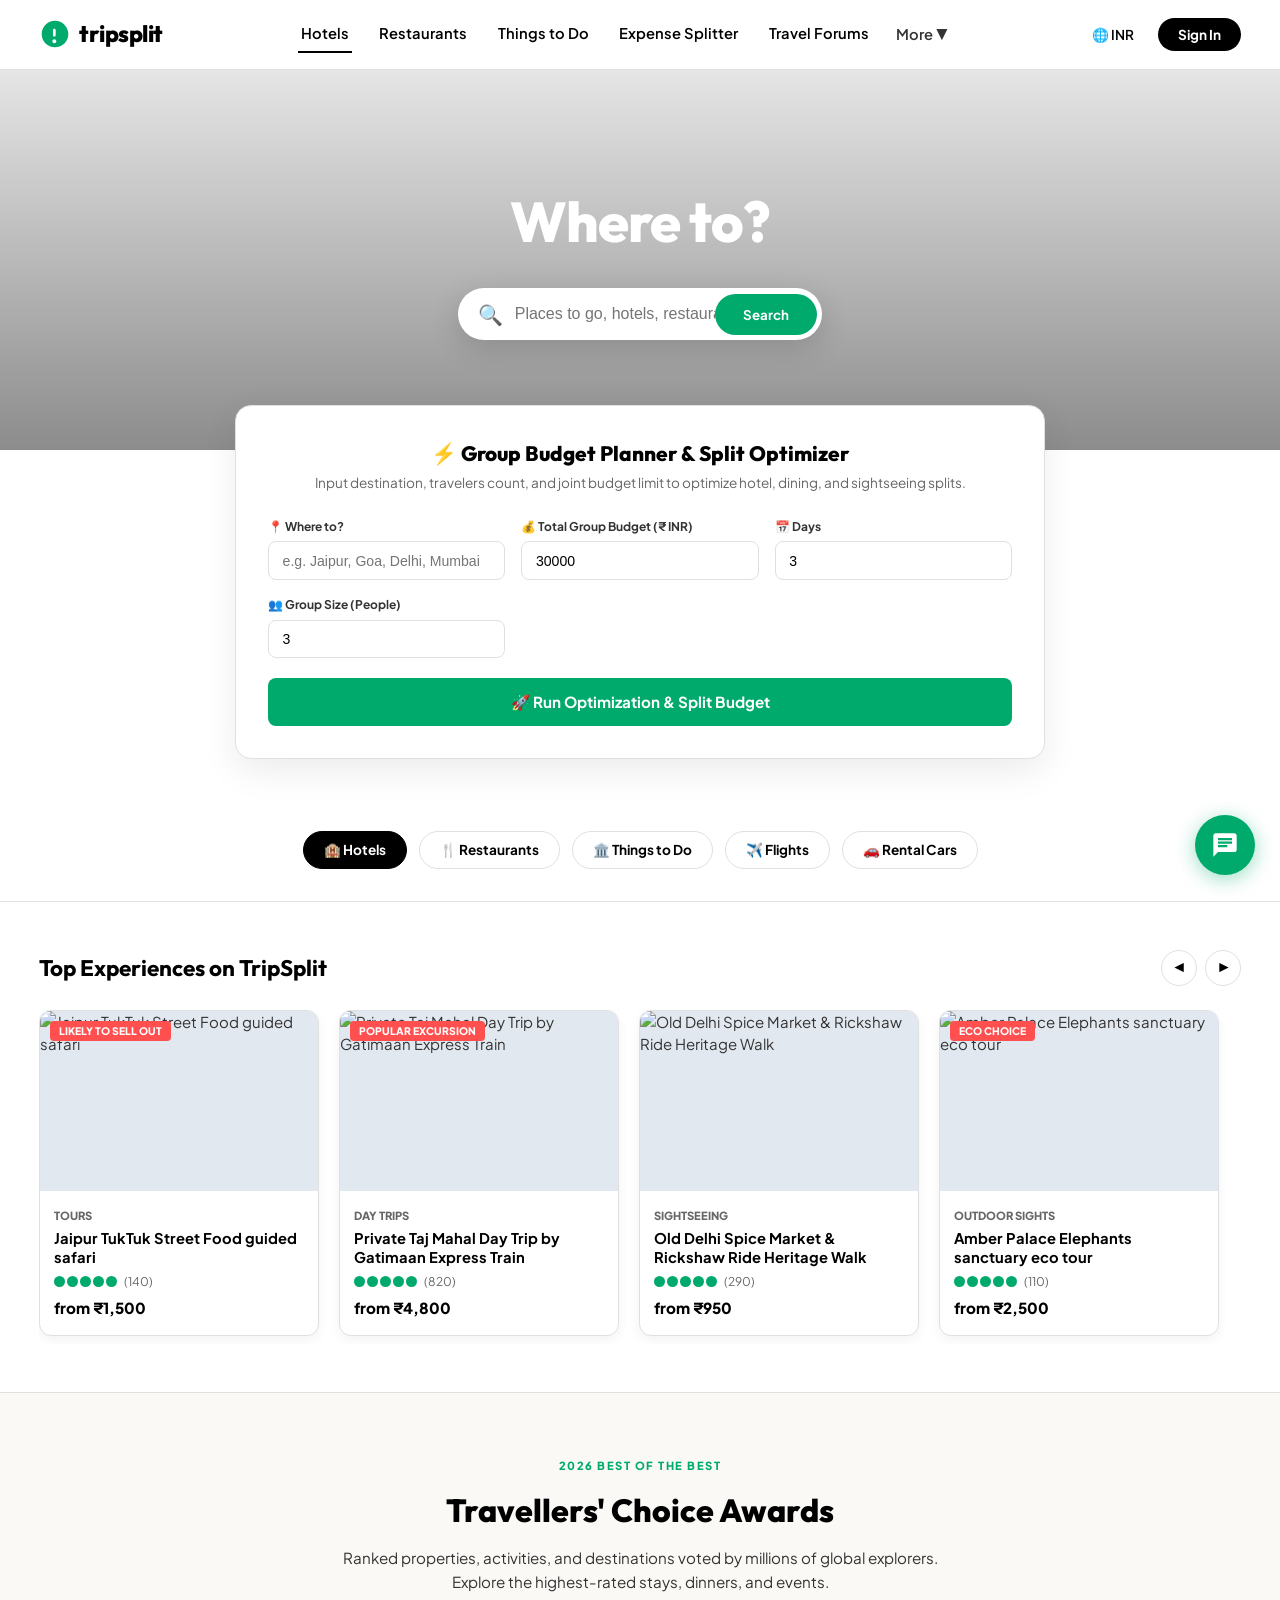
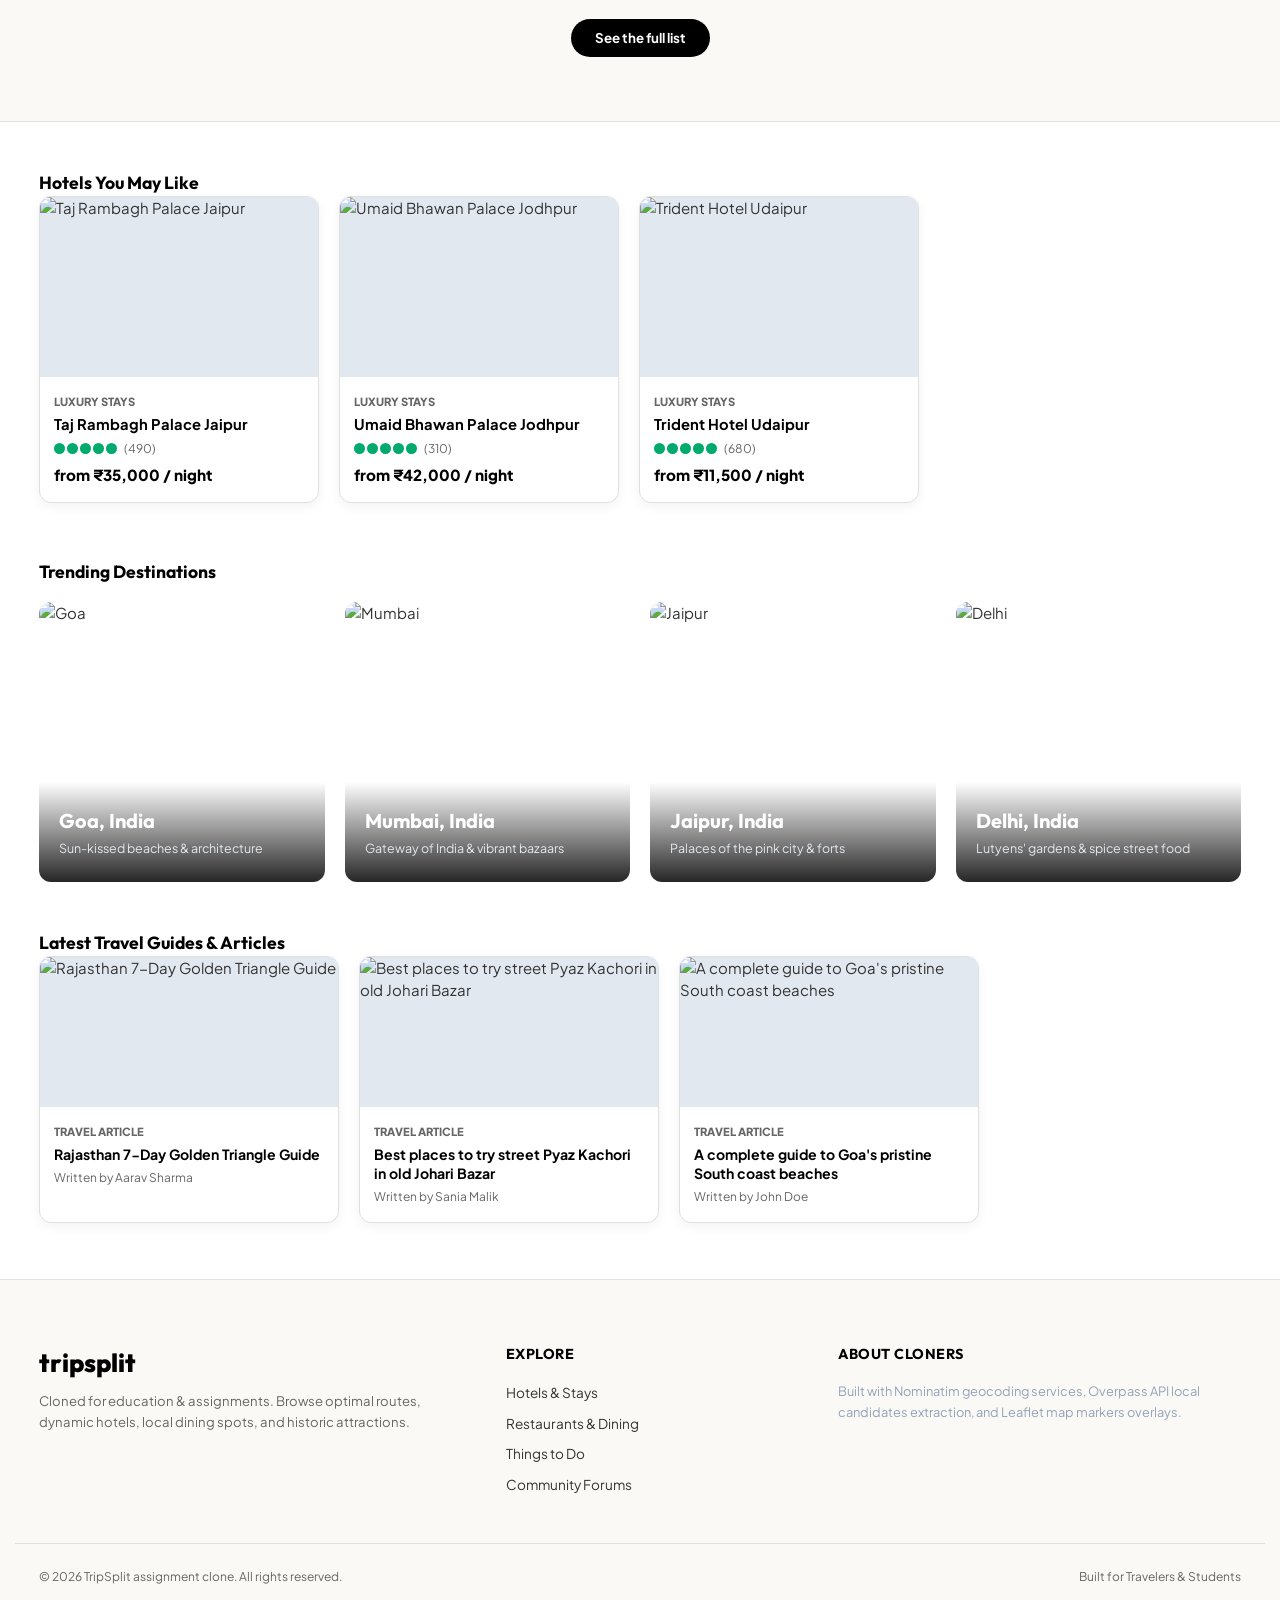
==== static/index.html @ 6c1e191a "Refactor navigation state bindings, fix asset image resolvers, and update default splitter presets" ====
<!DOCTYPE html>
<html lang="en">
<head>
    <meta charset="UTF-8">
    <meta name="viewport" content="width=device-width, initial-scale=1.0">
    <title>TripSplit - Plan Stays, Eat & Do Sights</title>
    <!-- Outfit & Plus Jakarta Sans Google Fonts -->
    <link rel="preconnect" href="https://fonts.googleapis.com">
    <link rel="preconnect" href="https://fonts.gstatic.com" crossorigin>
    <link href="https://fonts.googleapis.com/css2?family=Outfit:wght@400;600;700;800&family=Plus+Jakarta+Sans:wght@400;500;600;700&display=swap" rel="stylesheet">
    <!-- Leaflet Map CSS -->
    <link rel="stylesheet" href="https://unpkg.com/leaflet@1.9.4/dist/leaflet.css" integrity="sha256-p4NxAoJBhIIN+hmNHrzRCf9tD/miZyoHS5obTRR9BMY=" crossorigin=""/>
    <!-- Custom Style Sheet -->
    <link rel="stylesheet" href="/static/style.css">
</head>
<body>

    <!-- GLOBAL FIXED NAVBAR -->
    <header class="global-navbar">
        <div class="nav-container">
            <!-- Left: TripSplit Owl Logo -->
            <a href="#" class="nav-logo" onclick="navigateToView('home'); return false;">
                <svg viewBox="0 0 24 24" width="32" height="32" fill="#00AA6C" xmlns="http://www.w3.org/2000/svg">
                    <path d="M12 2C6.48 2 2 6.48 2 12s4.48 10 10 10 10-4.48 10-10S17.52 2 12 2zm1 15.5c0 .83-.67 1.5-1.5 1.5s-1.5-.67-1.5-1.5.67-1.5 1.5-1.5 1.5.67 1.5 1.5zm-1.5-3.5c-.55 0-1-.45-1-1v-4c0-.55.45-1 1-1s1 .45 1 1v4c0 .55-.45 1-1 1z"/>
                </svg>
                <span class="logo-text">tripsplit</span>
            </a>

            <!-- Middle: Main Nav Tabs -->
            <nav class="nav-tabs-desktop">
                <a href="#" class="nav-tab-link active" data-view-target="home" onclick="navigateToView('home'); return false;">Hotels</a>
                <a href="#" class="nav-tab-link" data-view-target="restaurants-results" onclick="navigateToCategoryResults('restaurants'); return false;">Restaurants</a>
                <a href="#" class="nav-tab-link" data-view-target="experience-results" onclick="navigateToCategoryResults('attractions'); return false;">Things to Do</a>
                <a href="#" class="nav-tab-link" data-view-target="ledger" onclick="navigateToView('ledger'); return false;">Expense Splitter</a>
                <a href="#" class="nav-tab-link" data-view-target="forums" onclick="navigateToView('forums'); return false;">Travel Forums</a>
                <div class="nav-dropdown-trigger">
                    <span class="dropdown-label">More ▼</span>
                    <div class="nav-dropdown-menu">
                        <a href="#" onclick="navigateToCategoryResults('flights'); return false;">Flights</a>
                        <a href="#" onclick="navigateToCategoryResults('cruises'); return false;">Cruises</a>
                        <a href="#" onclick="navigateToCategoryResults('cars'); return false;">Rental Cars</a>
                    </div>
                </div>
            </nav>

            <!-- Right: Currency/Language, Sign In, Profile -->
            <div class="nav-actions">
                <button class="nav-btn-icon" onclick="openLanguageModal()" title="Select Language/Currency">🌐 INR</button>
                
                <!-- Non-logged in state -->
                <button id="nav-signin-btn" class="nav-btn-primary" onclick="openSigninModal()">Sign In</button>
                
                <!-- Logged in state (hidden by default) -->
                <div id="nav-user-dropdown" class="nav-user-profile hidden">
                    <img id="nav-avatar" src="https://images.unsplash.com/photo-1534528741775-53994a69daeb?auto=format&fit=crop&w=100&q=80" alt="Avatar" class="avatar-thumbnail">
                    <span id="nav-username">Somya</span>
                    <div class="user-dropdown-menu">
                        <a href="#" onclick="navigateToView('profile'); return false;">My Profile</a>
                        <a href="#" onclick="navigateToView('profile', 'reviews'); return false;">My Reviews</a>
                        <a href="#" onclick="navigateToView('profile', 'trips'); return false;">My Trips</a>
                        <hr>
                        <a href="#" onclick="handleSignOut(); return false;">Sign Out</a>
                    </div>
                </div>

                <!-- Mobile Hamburger Icon -->
                <button class="mobile-hamburger-btn" onclick="toggleMobileDrawer()">☰</button>
            </div>
        </div>
    </header>

    <!-- MOBILE LEFT DRAWER -->
    <div id="mobile-drawer" class="mobile-drawer-overlay hidden" onclick="toggleMobileDrawer()">
        <div class="drawer-content" onclick="event.stopPropagation()">
            <div class="drawer-header">
                <h3>TripSplit Menu</h3>
                <button onclick="toggleMobileDrawer()">&times;</button>
            </div>
            <nav class="drawer-nav">
                <a href="#" onclick="navigateToView('home'); toggleMobileDrawer(); return false;">🏢 Hotels</a>
                <a href="#" onclick="navigateToCategoryResults('restaurants'); toggleMobileDrawer(); return false;">🍔 Restaurants</a>
                <a href="#" onclick="navigateToCategoryResults('attractions'); toggleMobileDrawer(); return false;">🏛️ Things to Do</a>
                <a href="#" onclick="navigateToView('forums'); toggleMobileDrawer(); return false;">💬 Travel Forums</a>
                <a href="#" onclick="navigateToCategoryResults('flights'); toggleMobileDrawer(); return false;">✈️ Flights</a>
                <a href="#" onclick="navigateToCategoryResults('cruises'); toggleMobileDrawer(); return false;">🛳️ Cruises</a>
                <a href="#" onclick="navigateToCategoryResults('cars'); toggleMobileDrawer(); return false;">🚗 Rental Cars</a>
                <hr>
                <button id="drawer-signin-btn" class="btn-primary" style="width: 100%;" onclick="openSigninModal(); toggleMobileDrawer();">Sign In</button>
                <div id="drawer-user-info" class="hidden">
                    <p style="font-weight: 700; margin-bottom: 0.5rem;">Hello, <span id="drawer-username-span">User</span>!</p>
                    <a href="#" class="btn-secondary" style="display:block; text-align:center; margin-bottom: 0.5rem;" onclick="navigateToView('profile'); toggleMobileDrawer(); return false;">View Profile</a>
                    <button class="btn-secondary" style="width: 100%;" onclick="handleSignOut(); toggleMobileDrawer();">Sign Out</button>
                </div>
            </nav>
        </div>
    </div>

    <!-- VIEW CONTAINERS CONTAINER -->
    <main class="main-content-area">

        <!-- ========================================== -->
        <!-- 1. HOMEPAGE VIEW                           -->
        <!-- ========================================== -->
        <div id="home-view" class="view-container">
            <!-- Hero Search Banner -->
            <section class="hero-search-section">
                <div class="hero-content">
                    <h1>Where to?</h1>
                    <div class="search-bar-wrapper">
                        <div class="search-input-container">
                            <span class="search-icon">🔍</span>
                            <input type="text" id="global-search-input" placeholder="Places to go, hotels, restaurants..." autocomplete="off">
                            <button class="search-submit-btn" onclick="triggerGlobalSearch()">Search</button>
                        </div>
                        <!-- Autocomplete Dropdown List -->
                        <div id="search-autocomplete-dropdown" class="autocomplete-dropdown hidden"></div>
                    </div>
                </div>
            </section>

            <!-- Core Budget Optimizer USP Widget -->
            <section class="core-optimizer-section" style="max-width:850px; margin:-45px auto 2.5rem auto; position:relative; z-index:10; padding:0 1.25rem;">
                <div class="budget-planner-card" style="background:#FFFFFF; box-shadow:0 12px 35px rgba(0,0,0,0.08); border:1px solid var(--border); border-radius:16px; padding:2rem;">
                    <h3 style="font-size:1.3rem; font-weight:800; text-align:center; color:var(--text-primary); margin-bottom:0.25rem;">⚡ Group Budget Planner & Split Optimizer</h3>
                    <p style="font-size:0.85rem; color:var(--text-muted); text-align:center; margin-bottom:1.5rem;">Input destination, travelers count, and joint budget limit to optimize hotel, dining, and sightseeing splits.</p>
                    
                    <form id="home-optimizer-form" onsubmit="handleHomeOptimizerSubmit(event)" style="display:flex; flex-direction:column; gap:1.25rem;">
                        <div style="display:grid; grid-template-columns:repeat(auto-fit, minmax(180px, 1fr)); gap:1rem;">
                            <div style="position:relative;">
                                <label style="font-size:0.75rem; font-weight:700; color:var(--text-secondary); display:block; margin-bottom:0.35rem;">📍 Where to?</label>
                                <input type="text" id="opt-home-destination" placeholder="e.g. Jaipur, Goa, Delhi, Mumbai" required style="width:100%; padding:0.65rem 0.85rem; border:1px solid var(--border); border-radius:8px; font-size:0.88rem; outline:none; background:#fff;" onfocus="showHomeOptAutocomplete()" oninput="handleHomeOptInput(this.value)" autocomplete="off">
                                <div id="opt-home-autocomplete" class="autocomplete-dropdown hidden" style="position:absolute; top:100%; left:0; right:0; z-index:99; background:#fff; border:1px solid var(--border); border-radius:8px; box-shadow:0 10px 25px rgba(0,0,0,0.08); max-height:220px; overflow-y:auto;"></div>
                            </div>
                            <div>
                                <label style="font-size:0.75rem; font-weight:700; color:var(--text-secondary); display:block; margin-bottom:0.35rem;">💰 Total Group Budget (₹ INR)</label>
                                <input type="number" id="opt-home-budget" value="30000" min="1000" required style="width:100%; padding:0.65rem 0.85rem; border:1px solid var(--border); border-radius:8px; font-size:0.88rem; outline:none;">
                            </div>
                            <div>
                                <label style="font-size:0.75rem; font-weight:700; color:var(--text-secondary); display:block; margin-bottom:0.35rem;">📅 Days</label>
                                <input type="number" id="opt-home-days" value="3" min="1" max="15" required style="width:100%; padding:0.65rem 0.85rem; border:1px solid var(--border); border-radius:8px; font-size:0.88rem; outline:none;">
                            </div>
                            <div>
                                <label style="font-size:0.75rem; font-weight:700; color:var(--text-secondary); display:block; margin-bottom:0.35rem;">👥 Group Size (People)</label>
                                <input type="number" id="opt-home-people" value="3" min="1" max="20" required style="width:100%; padding:0.65rem 0.85rem; border:1px solid var(--border); border-radius:8px; font-size:0.88rem; outline:none;">
                            </div>
                        </div>
                        <button type="submit" class="btn-primary" style="width:100%; padding:0.85rem; font-size:0.95rem; font-weight:700; display:flex; align-items:center; justify-content:center; gap:0.5rem; border-radius:8px;">
                            🚀 Run Optimization & Split Budget
                        </button>
                    </form>
                </div>
            </section>

            <!-- Quick Category Pills -->
            <section class="category-pills-section">
                <div class="pills-container">
                    <button class="pill-tag active" onclick="navigateToCategoryResults('hotels')">🏨 Hotels</button>
                    <button class="pill-tag" onclick="navigateToCategoryResults('restaurants')">🍴 Restaurants</button>
                    <button class="pill-tag" onclick="navigateToCategoryResults('attractions')">🏛️ Things to Do</button>
                    <button class="pill-tag" onclick="navigateToCategoryResults('flights')">✈️ Flights</button>
                    <button class="pill-tag" onclick="navigateToCategoryResults('cars')">🚗 Rental Cars</button>
                </div>
            </section>

            <!-- Top Experiences Carousel -->
            <section class="home-carousel-section">
                <div class="section-title-row">
                    <h2>Top Experiences on TripSplit</h2>
                    <div class="carousel-nav-arrows">
                        <button class="carousel-arrow prev" onclick="scrollCarousel('experiences-deck', -1)">◀</button>
                        <button class="carousel-arrow next" onclick="scrollCarousel('experiences-deck', 1)">▶</button>
                    </div>
                </div>
                <div class="carousel-viewport">
                    <ul id="experiences-deck" class="horizontal-card-deck scroll-smooth">
                        <!-- Carousel Cards injected via JS -->
                    </ul>
                </div>
            </section>

            <!-- Editorial Choice Strip -->
            <section class="awards-editorial-strip">
                <div class="strip-content">
                    <span class="strip-badge">2026 BEST OF THE BEST</span>
                    <h2>Travellers' Choice Awards</h2>
                    <p>Ranked properties, activities, and destinations voted by millions of global explorers. Explore the highest-rated stays, dinners, and events.</p>
                    <button class="btn-primary dark-btn" onclick="navigateToCategoryResults('awards')">See the full list</button>
                </div>
            </section>

            <!-- Grid Content Rows -->
            <section class="editorial-rows-section">
                <!-- Hotels You May Like -->
                <div class="editorial-row">
                    <h3>Hotels You May Like</h3>
                    <div id="personalized-hotels-grid" class="horizontal-card-deck">
                        <!-- Cards here -->
                    </div>
                </div>

                <!-- Trending Destinations Grid -->
                <div class="editorial-row" style="margin-top: 3rem;">
                    <h3>Trending Destinations</h3>
                    <div class="trending-dest-grid">
                        <div class="trending-card" onclick="preFillCitySearch('Goa')">
                            <img src="https://images.unsplash.com/photo-1507525428034-b723cf961d3e?auto=format&fit=crop&w=600&q=80" alt="Goa">
                            <div class="trending-info">
                                <h4>Goa, India</h4>
                                <p>Sun-kissed beaches & architecture</p>
                            </div>
                        </div>
                        <div class="trending-card" onclick="preFillCitySearch('Mumbai')">
                            <img src="https://images.unsplash.com/photo-1566552881560-0be862a7c445?auto=format&fit=crop&w=600&q=80" alt="Mumbai">
                            <div class="trending-info">
                                <h4>Mumbai, India</h4>
                                <p>Gateway of India & vibrant bazaars</p>
                            </div>
                        </div>
                        <div class="trending-card" onclick="preFillCitySearch('Jaipur')">
                            <img src="https://images.unsplash.com/photo-1599661046289-e31897846e41?auto=format&fit=crop&w=600&q=80" alt="Jaipur">
                            <div class="trending-info">
                                <h4>Jaipur, India</h4>
                                <p>Palaces of the pink city & forts</p>
                            </div>
                        </div>
                        <div class="trending-card" onclick="preFillCitySearch('Delhi')">
                            <img src="https://images.unsplash.com/photo-1587474260584-136574528ed5?auto=format&fit=crop&w=600&q=80" alt="Delhi">
                            <div class="trending-info">
                                <h4>Delhi, India</h4>
                                <p>Lutyens' gardens & spice street food</p>
                            </div>
                        </div>
                    </div>
                </div>

                <!-- Travel Articles -->
                <div class="editorial-row" style="margin-top: 3rem;">
                    <h3>Latest Travel Guides & Articles</h3>
                    <div id="articles-deck" class="horizontal-card-deck">
                        <!-- Blog style articles -->
                    </div>
                </div>
            </section>
        </div>


        <!-- ========================================== -->
        <!-- 2. DESTINATION OVERVIEW VIEW               -->
        <!-- ========================================== -->
        <div id="destination-view" class="view-container hidden">
            <!-- Large City Header Photo with Overlay text -->
            <section class="city-hero-banner" id="city-hero-banner-el">
                <div class="city-hero-overlay">
                    <h1 id="city-title-heading">JAIPUR</h1>
                    <p id="city-country-heading">Rajasthan, India</p>
                </div>
            </section>

            <!-- Sticky Sub-Navigation Tab bar -->
            <div class="city-subnav-sticky" id="city-subnav-bar">
                <div class="nav-container">
                    <button class="subtab-btn active" data-subtab="dest-overview" onclick="switchDestSubtab('dest-overview')">Overview</button>
                    <button class="subtab-btn" data-subtab="dest-hotels" onclick="switchDestSubtab('dest-hotels')">Stays & Hotels</button>
                    <button class="subtab-btn" data-subtab="dest-restaurants" onclick="switchDestSubtab('dest-restaurants')">Restaurants</button>
                    <button class="subtab-btn" data-subtab="dest-attractions" onclick="switchDestSubtab('dest-attractions')">Things to Do</button>
                    <button class="subtab-btn" data-subtab="dest-guide" onclick="switchDestSubtab('dest-guide')">Travel Guide & Forums</button>
                </div>
            </div>

            <!-- City Subtabs Content -->
            <div class="subtabs-content-area nav-container">
                
                <!-- Destination Overview Tab -->
                <div id="dest-overview-tab" class="dest-subtab-pane">
                    <div class="overview-grid-layout">
                        <!-- Left: Info panels -->
                        <div class="overview-left-col">
                            <h2 style="margin-bottom:0.5rem;">About the City</h2>
                            <p id="dest-overview-blurb" style="line-height:1.6; color:var(--text-secondary); margin-bottom:1.5rem;"></p>
                            
                            <!-- Best Time to Visit & Weather Row -->
                            <div class="weather-widgets-row">
                                <div class="weather-widget">
                                    <span class="widget-icon">📅</span>
                                    <div>
                                        <div class="widget-title">Best Time to Visit</div>
                                        <div class="widget-value" id="dest-best-time-val">October to March (Pleasant winter)</div>
                                    </div>
                                </div>
                                <div class="weather-widget">
                                    <span class="widget-icon">☀️</span>
                                    <div>
                                        <div class="widget-title">Current Weather</div>
                                        <div class="widget-value" id="dest-weather-val">28°C, Light breeze</div>
                                    </div>
                                </div>
                            </div>
                        </div>

                        <!-- Right: Fast-planner (Knapsack budget splitter widget integrated) -->
                        <div class="overview-right-col">
                            <div class="budget-planner-card">
                                <h3>⚙️ TripSplit Optimizer Widget</h3>
                                <p style="font-size:0.8rem; color:var(--text-secondary); margin-bottom:1rem; line-height:1.4;">Plan the optimal budget selection using knapsack dynamic programming routing!</p>
                                <div class="planner-form-fields" style="display:flex; flex-direction:column; gap:0.75rem;">
                                    <div>
                                        <label style="font-size:0.72rem; font-weight:700; display:block; margin-bottom:0.25rem;">Budget Limit (INR)</label>
                                        <input type="number" id="dest-budget-input" value="30000" style="width:100%; padding:0.5rem; border:1px solid var(--border); border-radius:6px;">
                                    </div>
                                    <div style="display:grid; grid-template-columns:1fr 1fr; gap:0.5rem;">
                                        <div>
                                            <label style="font-size:0.72rem; font-weight:700; display:block; margin-bottom:0.25rem;">Days</label>
                                            <input type="number" id="dest-days-input" value="3" style="width:100%; padding:0.5rem; border:1px solid var(--border); border-radius:6px;">
                                        </div>
                                        <div>
                                            <label style="font-size:0.72rem; font-weight:700; display:block; margin-bottom:0.25rem;">People</label>
                                            <input type="number" id="dest-people-input" value="2" style="width:100%; padding:0.5rem; border:1px solid var(--border); border-radius:6px;">
                                        </div>
                                    </div>
                                    <button class="btn-primary" style="width:100%; margin-top:0.5rem;" onclick="triggerDestTripOptimizer()">Optimize Custom Trip</button>
                                </div>
                            </div>
                        </div>
                    </div>

                    <!-- Highlight sections (lodging, dining, sights) with "See all" links -->
                    <div class="highlight-row-grid" style="margin-top: 3rem;">
                        <div class="section-title-row">
                            <h3>Popular Lodgings in City</h3>
                            <a href="#" class="see-all-link" onclick="switchDestSubtab('dest-hotels'); return false;">See all hotels ➔</a>
                        </div>
                        <div id="dest-sample-hotels" class="horizontal-card-deck"></div>
                    </div>

                    <div class="highlight-row-grid" style="margin-top: 3rem;">
                        <div class="section-title-row">
                            <h3>Highly-Rated Dining Spots</h3>
                            <a href="#" class="see-all-link" onclick="switchDestSubtab('dest-restaurants'); return false;">See all restaurants ➔</a>
                        </div>
                        <div id="dest-sample-restaurants" class="horizontal-card-deck"></div>
                    </div>

                    <div class="highlight-row-grid" style="margin-top: 3rem; margin-bottom: 4rem;">
                        <div class="section-title-row">
                            <h3>Top Things to Do</h3>
                            <a href="#" class="see-all-link" onclick="switchDestSubtab('dest-attractions'); return false;">See all sights ➔</a>
                        </div>
                        <div id="dest-sample-attractions" class="horizontal-card-deck"></div>
                    </div>
                </div>

                <!-- Destination Hotels Tab -->
                <div id="dest-hotels-tab" class="dest-subtab-pane hidden">
                    <div id="dest-hotels-page-container"></div>
                </div>

                <!-- Destination Restaurants Tab -->
                <div id="dest-restaurants-tab" class="dest-subtab-pane hidden">
                    <div id="dest-restaurants-page-container"></div>
                </div>

                <!-- Destination Attractions Tab -->
                <div id="dest-attractions-tab" class="dest-subtab-pane hidden">
                    <div id="dest-attractions-page-container"></div>
                </div>

                <!-- Destination Forums & Guide Tab -->
                <div id="dest-guide-tab" class="dest-subtab-pane hidden" style="margin-bottom: 4rem;">
                    <h3>Community Travel Boards & Forums</h3>
                    <div id="dest-forum-teaser" class="forum-teaser-box" style="background:#FAF9F6; border:1px solid var(--border); border-radius:12px; padding:2rem; margin-top:1rem; display:flex; justify-content:space-between; align-items:center; gap:2rem; flex-wrap:wrap;">
                        <div>
                            <h4>Jaipur Travel Forum</h4>
                            <p style="color:var(--text-secondary); font-size:0.85rem; margin-top:0.25rem;">Connect with real travelers planning trips to Jaipur. Ask about transport, local weather, and hidden temple routes!</p>
                        </div>
                        <button class="btn-secondary" onclick="navigateToView('forums')">Browse Rajasthan Boards</button>
                    </div>
                </div>

            </div>
        </div>


        <!-- ========================================== -->
        <!-- 3. HOTEL SEARCH RESULTS VIEW               -->
        <!-- ========================================== -->
        <div id="hotel-results-view" class="view-container hidden">
            <div class="nav-container page-layout-sidebar-main">
                <!-- Left Sidebar Filters -->
                <aside class="sidebar-filters-box">
                    <div class="filters-header">
                        <h4>Filters</h4>
                        <button class="clear-filters-link" onclick="clearAllSearchFilters('hotel')">Clear All</button>
                    </div>

                    <!-- Price Range Slider -->
                    <div class="filter-section">
                        <h5>Price per Night</h5>
                        <div style="display:flex; flex-direction:column; gap:0.5rem; margin-top:0.5rem;">
                            <input type="range" id="filter-hotel-price-range" min="500" max="25000" step="500" value="25000" oninput="updatePriceSliderLabel(this.value)">
                            <div style="display:flex; justify-content:space-between; font-size:0.75rem; color:var(--text-secondary);">
                                <span>Min: ₹500</span>
                                <span id="price-slider-value-lbl" style="font-weight:700; color:var(--accent);">Max: ₹25,000</span>
                            </div>
                        </div>
                    </div>

                    <!-- Hotel Class Stars Checkboxes -->
                    <div class="filter-section">
                        <h5>Hotel Class</h5>
                        <ul class="filter-options-list">
                            <li><label><input type="checkbox" class="filter-hotel-class-cb" value="5" onchange="applySearchFilters('hotel')"> ⭐⭐⭐⭐⭐ (5 Stars)</label></li>
                            <li><label><input type="checkbox" class="filter-hotel-class-cb" value="4" onchange="applySearchFilters('hotel')"> ⭐⭐⭐⭐ (4 Stars)</label></li>
                            <li><label><input type="checkbox" class="filter-hotel-class-cb" value="3" onchange="applySearchFilters('hotel')"> ⭐⭐⭐ (3 Stars)</label></li>
                            <li><label><input type="checkbox" class="filter-hotel-class-cb" value="2" onchange="applySearchFilters('hotel')"> ⭐⭐ (2 Stars)</label></li>
                        </ul>
                    </div>

                    <!-- Property Type -->
                    <div class="filter-section">
                        <h5>Property Type</h5>
                        <ul class="filter-options-list">
                            <li><label><input type="checkbox" class="filter-hotel-type-cb" value="hotel" onchange="applySearchFilters('hotel')"> Hotels</label></li>
                            <li><label><input type="checkbox" class="filter-hotel-type-cb" value="hostel" onchange="applySearchFilters('hotel')"> Hostels & Backpackers</label></li>
                            <li><label><input type="checkbox" class="filter-hotel-type-cb" value="guest_house" onchange="applySearchFilters('hotel')"> Guest Houses & Inns</label></li>
                            <li><label><input type="checkbox" class="filter-hotel-type-cb" value="apartment" onchange="applySearchFilters('hotel')"> Apartments / Vacation Rentals</label></li>
                        </ul>
                    </div>

                    <!-- Amenities -->
                    <div class="filter-section">
                        <h5>Amenities</h5>
                        <ul class="filter-options-list">
                            <li><label><input type="checkbox" class="filter-hotel-amenity-cb" value="wifi" onchange="applySearchFilters('hotel')"> Free WiFi</label></li>
                            <li><label><input type="checkbox" class="filter-hotel-amenity-cb" value="pool" onchange="applySearchFilters('hotel')"> Swimming Pool</label></li>
                            <li><label><input type="checkbox" class="filter-hotel-amenity-cb" value="parking" onchange="applySearchFilters('hotel')"> Free Parking</label></li>
                            <li><label><input type="checkbox" class="filter-hotel-amenity-cb" value="bar" onchange="applySearchFilters('hotel')"> Restaurant & Lounge</label></li>
                        </ul>
                    </div>

                    <!-- Guest Ratings -->
                    <div class="filter-section">
                        <h5>Guest Rating</h5>
                        <ul class="filter-options-list">
                            <li><label><input type="radio" name="filter-hotel-rating" class="filter-hotel-rating-radio" value="4.5" onchange="applySearchFilters('hotel')"> 🟢🟢🟢🟢🔘 Excellent (4.5+)</label></li>
                            <li><label><input type="radio" name="filter-hotel-rating" class="filter-hotel-rating-radio" value="4.0" onchange="applySearchFilters('hotel')"> 🟢🟢🟢🟢⚪ Very Good (4.0+)</label></li>
                            <li><label><input type="radio" name="filter-hotel-rating" class="filter-hotel-rating-radio" value="3.5" onchange="applySearchFilters('hotel')"> 🟢🟢🟢🔘⚪ Good (3.5+)</label></li>
                            <li><label><input type="radio" name="filter-hotel-rating" class="filter-hotel-rating-radio" value="0" checked onchange="applySearchFilters('hotel')"> All Ratings</label></li>
                        </ul>
                    </div>
                </aside>

                <!-- Right Results Main Panel -->
                <div class="results-main-panel">
                    <div class="results-toolbar">
                        <div>
                            <span id="results-count-label" style="font-weight:700;">Showing 0 stays</span> in <span id="results-city-name-label">Jaipur</span>
                        </div>
                        <div style="display:flex; align-items:center; gap:0.75rem;">
                            <!-- Sort Dropdown -->
                            <label style="font-size:0.78rem; font-weight:700;">Sort by:</label>
                            <select id="results-sort-select" onchange="handleSortSelectChange(this.value, 'hotel')" style="padding:0.4rem; border:1px solid var(--border); border-radius:6px; font-size:0.8rem; outline:none;">
                                <option value="value">Best Value</option>
                                <option value="rating">Traveller Ranked</option>
                                <option value="cost_asc">Price (low-high)</option>
                                <option value="cost_desc">Price (high-low)</option>
                            </select>
                            
                            <!-- Map Toggle Button -->
                            <button class="btn-secondary" id="map-toggle-btn" onclick="toggleResultsMapSplit()">🗺️ Show Map</button>
                        </div>
                    </div>

                    <!-- Split container (left list, right Leaflet map) -->
                    <div class="results-split-container" id="results-split-layout">
                        <!-- Left Side Cards List -->
                        <div class="results-cards-list" id="results-cards-list-container">
                            <!-- Cards will be populated here -->
                        </div>

                        <!-- Right Side Map Panel (hidden by default unless Map toggled) -->
                        <div class="results-map-panel hidden" id="results-map-panel-el">
                            <div id="results-leaflet-map" style="width:100%; height:100%; border-radius:8px;"></div>
                        </div>
                    </div>
                </div>
            </div>

            <!-- Booking partner drawer (flaps open from the right side of the screen when View Deal is clicked) -->
            <div id="partner-comparison-drawer" class="partner-drawer hidden">
                <div class="drawer-header">
                    <h4>Compare Booking Stays</h4>
                    <button class="close-drawer-btn" onclick="closePartnerComparisonDrawer()">&times;</button>
                </div>
                <div class="drawer-body">
                    <div class="drawer-selected-hotel-info" id="drawer-hotel-summary-el"></div>
                    <ul class="partner-prices-list" id="drawer-partner-prices-list-el"></ul>
                </div>
            </div>
            <!-- Drawer backdrop -->
            <div id="partner-drawer-backdrop" class="drawer-backdrop hidden" onclick="closePartnerComparisonDrawer()"></div>
        </div>


        <!-- ========================================== -->
        <!-- 4. HOTEL DETAIL VIEW                       -->
        <!-- ========================================== -->
        <div id="hotel-detail-view" class="view-container hidden">
            <!-- Full-width Photo Gallery strip -->
            <section class="gallery-strip-section" id="hotel-gallery-strip-container">
                <!-- 5 image columns with badge showing "See all photos" at the end -->
            </section>

            <div class="nav-container page-layout-sidebar-main" style="margin-top:2rem; align-items:flex-start;">
                <!-- Left Column: Hotel details, address, tabs -->
                <div class="detail-main-content">
                    <div class="hotel-title-block">
                        <h1 id="detail-hotel-name">Taj Rambagh Palace</h1>
                        <div class="rating-review-row">
                            <span id="detail-hotel-rating-bubbles"></span>
                            <a href="#reviews-section" class="review-anchor-link" onclick="scrollToElement('reviews-section')"><span id="detail-hotel-reviews-count">(450 reviews)</span></a>
                            <span class="hotel-class-stars" id="detail-hotel-class-stars">⭐⭐⭐⭐⭐</span>
                        </div>
                        <div class="hotel-address-line" style="margin-top:0.5rem; font-size:0.85rem; color:var(--text-secondary);">
                            📍 <span id="detail-hotel-address">Bhawani Singh Road, Jaipur 302005, India</span>
                        </div>
                    </div>

                    <!-- Amenities Icons Strip -->
                    <div class="detail-key-amenities-strip" id="detail-hotel-amenities-strip">
                        <!-- Icon+label pairs -->
                    </div>

                    <!-- Content Subtabs Menu -->
                    <div class="detail-subtabs-menu">
                        <button class="detail-subtab-btn active" data-dtab="detail-overview" onclick="switchDetailSubtab('detail-overview')">Overview</button>
                        <button class="detail-subtab-btn" data-dtab="detail-rooms" onclick="switchDetailSubtab('detail-rooms')">Rooms</button>
                        <button class="detail-subtab-btn" data-dtab="detail-location" onclick="switchDetailSubtab('detail-location')">Location & Nearby</button>
                        <button class="detail-subtab-btn" data-dtab="detail-reviews" onclick="switchDetailSubtab('detail-reviews')">Reviews</button>
                        <button class="detail-subtab-btn" data-dtab="detail-about" onclick="switchDetailSubtab('detail-about')">About Policies</button>
                    </div>

                    <!-- Content Subtab Panes -->
                    <div class="detail-subtabs-panes-area">
                        <!-- Overview Pane -->
                        <div id="detail-overview-pane" class="detail-pane-content">
                            <h4>Property Description</h4>
                            <p id="detail-overview-description" style="line-height:1.6; color:var(--text-secondary); margin-top:0.5rem;"></p>
                            
                            <h4 style="margin-top:1.5rem;">Travellers' Choice Highlights</h4>
                            <ul class="highlights-checklist" style="margin-top:0.5rem;">
                                <li>✔️ Free WiFi in lobby and rooms</li>
                                <li>✔️ Top rated pool & manicured heritage gardens</li>
                                <li>✔️ Exceptional service rating</li>
                            </ul>
                        </div>

                        <!-- Rooms Pane -->
                        <div id="detail-rooms-pane" class="detail-pane-content hidden">
                            <h4>Available Room Categories</h4>
                            <div class="rooms-pricing-grid" id="detail-rooms-grid-container" style="display:flex; flex-direction:column; gap:1rem; margin-top:1rem;">
                                <!-- Cards containing room photo, bed, price, book buttons -->
                            </div>
                        </div>

                        <!-- Location Pane -->
                        <div id="detail-location-pane" class="detail-pane-content hidden">
                            <h4>Location Map & Landmarks</h4>
                            <div id="detail-location-leaflet-map" style="width:100%; height:300px; border-radius:8px; border:1px solid var(--border); margin-top:1rem;"></div>
                            <div style="font-size:0.8rem; color:var(--text-secondary); margin-top:0.5rem;">Centrally located with nearby sights within walking distances.</div>
                        </div>

                        <!-- Reviews Pane -->
                        <div id="detail-reviews-pane" class="detail-pane-content hidden">
                            <!-- Ratings summary bar chart and written ratings -->
                            <div class="reviews-summary-dashboard" style="display:grid; grid-template-columns:1.2fr 1fr; gap:1.5rem; background:#FAF9F6; padding:1.25rem; border-radius:12px; border:1px solid var(--border);">
                                <div class="rating-breakdown-box">
                                    <h5 style="margin-bottom:0.75rem;">Traveller Rating</h5>
                                    <div class="breakdown-bars-list" id="rating-breakdown-bars-container">
                                        <!-- Dynamic percentage bars -->
                                    </div>
                                </div>
                                <div class="sub-ratings-box">
                                    <h5 style="margin-bottom:0.75rem;">Sub-Ratings Breakdown</h5>
                                    <ul style="list-style:none; padding:0; margin:0; display:flex; flex-direction:column; gap:0.4rem; font-size:0.85rem;" id="sub-ratings-list-container">
                                        <!-- Location, Cleanliness, Service, Value sub scores -->
                                    </ul>
                                </div>
                            </div>

                            <!-- Review List Controls -->
                            <div id="reviews-section" class="reviews-section-header" style="margin-top:2rem; display:flex; justify-content:space-between; align-items:center; border-bottom:1px solid var(--border); padding-bottom:0.5rem; flex-wrap:wrap; gap:0.75rem;">
                                <h4>Reviews (<span id="detail-reviews-total-lbl">0</span>)</h4>
                                <button class="btn-primary" onclick="launchWriteReviewFlow()">✏️ Write a Review</button>
                            </div>

                            <!-- Review Cards List -->
                            <ul class="reviews-cards-list-deck" id="detail-reviews-cards-deck" style="list-style:none; padding:0; margin:1.5rem 0 0 0; display:flex; flex-direction:column; gap:1.5rem;">
                                <!-- User review entries -->
                            </ul>
                        </div>

                        <!-- About Pane -->
                        <div id="detail-about-pane" class="detail-pane-content hidden">
                            <h4>Hotel Policies</h4>
                            <ul style="margin-top:0.5rem; font-size:0.85rem; line-height:1.6; color:var(--text-secondary);">
                                <li>🕒 <strong>Check-in:</strong> From 2:00 PM</li>
                                <li>🕒 <strong>Check-out:</strong> Until 12:00 PM</li>
                                <li>🐕 <strong>Pets:</strong> Not allowed</li>
                                <li>👶 <strong>Children:</strong> Children of all ages welcome. Extra beds available upon requests.</li>
                            </ul>
                        </div>
                    </div>
                </div>

                <!-- Right Column: Sticky Booking Widget -->
                <aside class="detail-booking-sidebar">
                    <div class="booking-widget-sticky-box">
                        <h3>Book Stays</h3>
                        <div class="booking-inputs-grid" style="display:flex; flex-direction:column; gap:0.75rem; margin-top:1rem;">
                            <div style="display:grid; grid-template-columns:1fr 1fr; gap:0.5rem;">
                                <div>
                                    <label style="font-size:0.7rem; font-weight:700; color:var(--text-muted);">Check-In</label>
                                    <input type="date" id="book-date-checkin" style="width:100%; padding:0.4rem; border:1px solid var(--border); border-radius:6px; font-size:0.8rem;">
                                </div>
                                <div>
                                    <label style="font-size:0.7rem; font-weight:700; color:var(--text-muted);">Check-Out</label>
                                    <input type="date" id="book-date-checkout" style="width:100%; padding:0.4rem; border:1px solid var(--border); border-radius:6px; font-size:0.8rem;">
                                </div>
                            </div>
                            <div>
                                <label style="font-size:0.7rem; font-weight:700; color:var(--text-muted);">Guests</label>
                                <select id="book-guests-count" style="width:100%; padding:0.4rem; border:1px solid var(--border); border-radius:6px; font-size:0.8rem;">
                                    <option value="1">1 Adult</option>
                                    <option value="2" selected>2 Adults</option>
                                    <option value="3">3 Adults</option>
                                    <option value="4">4 Adults</option>
                                </select>
                            </div>
                            
                            <hr style="border-top:1px solid var(--border); margin:0.5rem 0;">
                            
                            <div class="best-partner-deal-row" style="display:flex; justify-content:space-between; align-items:center;">
                                <div>
                                    <div style="font-size:0.72rem; color:var(--text-muted);">Partner Offer</div>
                                    <strong style="font-size:1.1rem; color:var(--accent);" id="booking-sidebar-price-val">₹12,500</strong>
                                </div>
                                <button class="btn-primary" style="margin:0; padding:0.6rem 1rem;" onclick="triggerCheckoutFlow('hotel')">Book Now</button>
                            </div>

                            <div class="compare-options-summary" style="margin-top:0.5rem;">
                                <div style="font-size:0.75rem; font-weight:700; color:var(--text-secondary); margin-bottom:0.25rem;">Compare partner deals:</div>
                                <ul style="list-style:none; padding:0; margin:0; font-size:0.78rem; display:flex; flex-direction:column; gap:0.35rem;" id="booking-compare-partner-list">
                                    <!-- Partner pricing list -->
                                </ul>
                            </div>
                        </div>
                    </div>
                </aside>
            </div>
        </div>


        <!-- ========================================== -->
        <!-- 5. RESTAURANT SEARCH & DETAIL VIEW         -->
        <!-- ========================================== -->
        <div id="restaurant-results-view" class="view-container hidden">
            <!-- Reuse sidebar filters layout with Restaurant specific options -->
            <div class="nav-container page-layout-sidebar-main">
                <aside class="sidebar-filters-box">
                    <div class="filters-header">
                        <h4>Filters</h4>
                        <button class="clear-filters-link" onclick="clearAllSearchFilters('restaurant')">Clear All</button>
                    </div>
                    
                    <!-- Cuisines -->
                    <div class="filter-section">
                        <h5>Cuisine Category</h5>
                        <ul class="filter-options-list">
                            <li><label><input type="checkbox" class="filter-rest-cuisine-cb" value="indian" onchange="applySearchFilters('restaurant')"> Indian Traditional</label></li>
                            <li><label><input type="checkbox" class="filter-rest-cuisine-cb" value="italian" onchange="applySearchFilters('restaurant')"> Italian & Pizzas</label></li>
                            <li><label><input type="checkbox" class="filter-rest-cuisine-cb" value="chinese" onchange="applySearchFilters('restaurant')"> Chinese / Asian</label></li>
                            <li><label><input type="checkbox" class="filter-rest-cuisine-cb" value="cafe" onchange="applySearchFilters('restaurant')"> Cafes & bakeries</label></li>
                        </ul>
                    </div>

                    <!-- Price Category -->
                    <div class="filter-section">
                        <h5>Price Tier</h5>
                        <ul class="filter-options-list">
                            <li><label><input type="checkbox" class="filter-rest-price-cb" value="1" onchange="applySearchFilters('restaurant')"> 🪙 Cheap Eats (₹)</label></li>
                            <li><label><input type="checkbox" class="filter-rest-price-cb" value="2" onchange="applySearchFilters('restaurant')"> 🪙🪙 Mid-range (₹₹)</label></li>
                            <li><label><input type="checkbox" class="filter-rest-price-cb" value="3" onchange="applySearchFilters('restaurant')"> 🪙🪙🪙 Fine Dining (₹₹₹)</label></li>
                        </ul>
                    </div>
                </aside>

                <div class="results-main-panel">
                    <div class="results-toolbar">
                        <h4>🍽️ Restaurants in <span id="rest-city-name-label">Jaipur</span></h4>
                        <div style="display:flex; align-items:center; gap:0.5rem;">
                            <label style="font-size:0.8rem; font-weight:700;">Sort:</label>
                            <select id="rest-sort-select" onchange="handleSortSelectChange(this.value, 'restaurant')" style="padding:0.4rem; border:1px solid var(--border); border-radius:6px; font-size:0.8rem;">
                                <option value="value">Best Value</option>
                                <option value="rating">Traveller Ranked</option>
                                <option value="cost_asc">Price (low-high)</option>
                            </select>
                        </div>
                    </div>
                    <div class="results-cards-list" id="rest-cards-list-container">
                        <!-- Cards here -->
                    </div>
                </div>
            </div>
        </div>

        <div id="restaurant-detail-view" class="view-container hidden">
            <!-- Restaurant Detail View has same components as hotel detail but Reservation widget -->
            <section class="gallery-strip-section" id="rest-gallery-strip-container"></section>
            
            <div class="nav-container page-layout-sidebar-main" style="margin-top:2rem; align-items:flex-start;">
                <div class="detail-main-content">
                    <div class="hotel-title-block">
                        <h1 id="detail-rest-name">Laxmi Mishthan Bhandar (LMB)</h1>
                        <div class="rating-review-row">
                            <span id="detail-rest-rating-bubbles"></span>
                            <span id="detail-rest-reviews-count">(320 reviews)</span>
                        </div>
                        <div class="hotel-address-line" style="margin-top:0.5rem; font-size:0.85rem; color:var(--text-secondary);">
                            📍 <span id="detail-rest-address">Johari Bazar, Jaipur, India</span> | Cuisine: <span id="detail-rest-cuisine-label">Indian</span>
                        </div>
                    </div>

                    <!-- Amenities / Features -->
                    <div class="detail-key-amenities-strip" id="detail-rest-amenities-strip"></div>

                    <!-- Tabs -->
                    <div class="detail-subtabs-menu">
                        <button class="detail-subtab-btn active" data-rtab="rest-overview" onclick="switchRestDetailSubtab('rest-overview')">Overview</button>
                        <button class="detail-subtab-btn" data-rtab="rest-menu" onclick="switchRestDetailSubtab('rest-menu')">Menu Highlights</button>
                        <button class="detail-subtab-btn" data-rtab="rest-reviews" onclick="switchRestDetailSubtab('rest-reviews')">Reviews</button>
                    </div>

                    <div class="detail-subtabs-panes-area">
                        <div id="rest-overview-pane" class="detail-pane-content">
                            <h4>About Restaurant</h4>
                            <p id="detail-rest-overview-description" style="line-height:1.6; color:var(--text-secondary);"></p>
                        </div>

                        <div id="rest-menu-pane" class="detail-pane-content hidden">
                            <h4>Signature Dishes</h4>
                            <ul class="highlights-checklist" id="rest-signature-dishes-list" style="margin-top:1rem; display:flex; flex-direction:column; gap:0.5rem;">
                                <!-- Menu items list -->
                            </ul>
                        </div>

                        <div id="rest-reviews-pane" class="detail-pane-content hidden">
                            <div class="reviews-section-header" style="display:flex; justify-content:space-between; align-items:center;">
                                <h4>Reviews</h4>
                                <button class="btn-primary" onclick="launchWriteReviewFlow()">✏️ Write a Review</button>
                            </div>
                            <ul class="reviews-cards-list-deck" id="rest-reviews-cards-deck" style="list-style:none; padding:0; margin-top:1.5rem;"></ul>
                        </div>
                    </div>
                </div>

                <!-- Reservation Widget -->
                <aside class="detail-booking-sidebar">
                    <div class="booking-widget-sticky-box">
                        <h3>Book a Table</h3>
                        <p style="font-size:0.75rem; color:var(--text-muted); margin-bottom:0.75rem;">Powered by TheFork & OpenTable</p>
                        <div class="booking-inputs-grid" style="display:flex; flex-direction:column; gap:0.75rem;">
                            <div>
                                <label style="font-size:0.7rem; font-weight:700; color:var(--text-muted);">Date</label>
                                <input type="date" id="table-reserve-date" style="width:100%; padding:0.4rem; border:1px solid var(--border); border-radius:6px; font-size:0.8rem;">
                            </div>
                            <div style="display:grid; grid-template-columns:1fr 1fr; gap:0.5rem;">
                                <div>
                                    <label style="font-size:0.7rem; font-weight:700; color:var(--text-muted);">Time</label>
                                    <select id="table-reserve-time" style="width:100%; padding:0.4rem; border:1px solid var(--border); border-radius:6px; font-size:0.8rem;">
                                        <option>7:00 PM</option>
                                        <option>7:30 PM</option>
                                        <option>8:00 PM</option>
                                        <option>8:30 PM</option>
                                        <option>9:00 PM</option>
                                    </select>
                                </div>
                                <div>
                                    <label style="font-size:0.7rem; font-weight:700; color:var(--text-muted);">Guests</label>
                                    <input type="number" id="table-reserve-people" value="2" style="width:100%; padding:0.4rem; border:1px solid var(--border); border-radius:6px; font-size:0.8rem;">
                                </div>
                            </div>
                            <button class="btn-primary" style="width:100%; margin-top:0.5rem;" onclick="triggerCheckoutFlow('restaurant')">Find Table</button>
                        </div>
                    </div>
                </aside>
            </div>
        </div>


        <!-- ========================================== -->
        <!-- 6. THINGS TO DO / EXPERIENCES VIEW         -->
        <!-- ========================================== -->
        <div id="experience-results-view" class="view-container hidden">
            <div class="nav-container page-layout-sidebar-main">
                <aside class="sidebar-filters-box">
                    <div class="filters-header">
                        <h4>Filters</h4>
                        <button class="clear-filters-link" onclick="clearAllSearchFilters('experience')">Clear All</button>
                    </div>

                    <!-- Category of Sights -->
                    <div class="filter-section">
                        <h5>Category</h5>
                        <ul class="filter-options-list">
                            <li><label><input type="checkbox" class="filter-exp-category-cb" value="museum" onchange="applySearchFilters('experience')"> Museums & Palaces</label></li>
                            <li><label><input type="checkbox" class="filter-exp-category-cb" value="beach" onchange="applySearchFilters('experience')"> Beaches & Outdoors</label></li>
                            <li><label><input type="checkbox" class="filter-exp-category-cb" value="viewpoint" onchange="applySearchFilters('experience')"> Viewpoints & Landmarks</label></li>
                            <li><label><input type="checkbox" class="filter-exp-category-cb" value="park" onchange="applySearchFilters('experience')"> Parks & Gardens</label></li>
                        </ul>
                    </div>

                    <!-- Entry Fees -->
                    <div class="filter-section">
                        <h5>Entry Cost</h5>
                        <ul class="filter-options-list">
                            <li><label><input type="checkbox" class="filter-exp-price-cb" value="free" onchange="applySearchFilters('experience')"> 🆓 Free Entry</label></li>
                            <li><label><input type="checkbox" class="filter-exp-price-cb" value="paid" onchange="applySearchFilters('experience')"> 🎟️ Paid Tickets</label></li>
                        </ul>
                    </div>
                </aside>

                <div class="results-main-panel">
                    <div class="results-toolbar">
                        <h4>🏛️ Sights & Experiences in <span id="exp-city-name-label">Jaipur</span></h4>
                        <div style="display:flex; align-items:center; gap:0.5rem;">
                            <label style="font-size:0.8rem; font-weight:700;">Sort:</label>
                            <select id="exp-sort-select" onchange="handleSortSelectChange(this.value, 'experience')" style="padding:0.4rem; border:1px solid var(--border); border-radius:6px; font-size:0.8rem;">
                                <option value="value">Recommended</option>
                                <option value="rating">Traveller Ranked</option>
                            </select>
                        </div>
                    </div>
                    <div class="results-cards-list" id="exp-cards-list-container">
                        <!-- Cards here -->
                    </div>
                </div>
            </div>
        </div>

        <div id="experience-detail-view" class="view-container hidden">
            <section class="gallery-strip-section" id="exp-gallery-strip-container"></section>
            
            <div class="nav-container page-layout-sidebar-main" style="margin-top:2rem; align-items:flex-start;">
                <div class="detail-main-content">
                    <div class="hotel-title-block">
                        <h1 id="detail-exp-name">Amber Palace Tour</h1>
                        <div class="rating-review-row">
                            <span id="detail-exp-rating-bubbles"></span>
                            <span id="detail-exp-reviews-count">(580 reviews)</span>
                        </div>
                        <div class="hotel-address-line" style="margin-top:0.5rem; font-size:0.85rem; color:var(--text-secondary);">
                            📍 <span id="detail-exp-address">Amber, Jaipur, India</span>
                        </div>
                    </div>

                    <!-- Amenities / Features -->
                    <div class="detail-key-amenities-strip" id="detail-exp-amenities-strip"></div>

                    <!-- Tabs -->
                    <div class="detail-subtabs-menu">
                        <button class="detail-subtab-btn active" data-etab="exp-overview" onclick="switchExpDetailSubtab('exp-overview')">Overview</button>
                        <button class="detail-subtab-btn" data-etab="exp-included" onclick="switchExpDetailSubtab('exp-included')">What's Included</button>
                        <button class="detail-subtab-btn" data-etab="exp-reviews" onclick="switchExpDetailSubtab('exp-reviews')">Reviews</button>
                    </div>

                    <div class="detail-subtabs-panes-area">
                        <div id="exp-overview-pane" class="detail-pane-content">
                            <h4>Overview</h4>
                            <p id="detail-exp-overview-description" style="line-height:1.6; color:var(--text-secondary);"></p>
                        </div>

                        <div id="exp-included-pane" class="detail-pane-content hidden">
                            <h4>Highlights & Details</h4>
                            <ul class="highlights-checklist" style="display:flex; flex-direction:column; gap:0.5rem; margin-top:1rem;">
                                <li>✔️ Full historical guided walk tour</li>
                                <li>✔️ Express skip-the-line entrance pass</li>
                                <li>❌ Hotel pickup & dining meals (excluded)</li>
                            </ul>
                        </div>

                        <div id="exp-reviews-pane" class="detail-pane-content hidden">
                            <div class="reviews-section-header" style="display:flex; justify-content:space-between; align-items:center;">
                                <h4>Reviews</h4>
                                <button class="btn-primary" onclick="launchWriteReviewFlow()">✏️ Write a Review</button>
                            </div>
                            <ul class="reviews-cards-list-deck" id="exp-reviews-cards-deck" style="list-style:none; padding:0; margin-top:1.5rem;"></ul>
                        </div>
                    </div>
                </div>

                <!-- Book activity widget -->
                <aside class="detail-booking-sidebar">
                    <div class="booking-widget-sticky-box">
                        <h3>Book Tickets</h3>
                        <div class="booking-inputs-grid" style="display:flex; flex-direction:column; gap:0.75rem; margin-top:1rem;">
                            <div>
                                <label style="font-size:0.7rem; font-weight:700; color:var(--text-muted);">Select Tour Date</label>
                                <input type="date" id="activity-book-date" style="width:100%; padding:0.4rem; border:1px solid var(--border); border-radius:6px; font-size:0.8rem;">
                            </div>
                            <div>
                                <label style="font-size:0.7rem; font-weight:700; color:var(--text-muted);">Adult Travelers</label>
                                <input type="number" id="activity-book-people" value="1" min="1" style="width:100%; padding:0.4rem; border:1px solid var(--border); border-radius:6px; font-size:0.8rem;">
                            </div>
                            
                            <hr style="border-top:1px solid var(--border); margin:0.5rem 0;">
                            
                            <div class="best-partner-deal-row" style="display:flex; justify-content:space-between; align-items:center;">
                                <div>
                                    <div style="font-size:0.72rem; color:var(--text-muted);">Price from</div>
                                    <strong style="font-size:1.1rem; color:var(--accent);" id="activity-booking-price-val">₹1,500</strong>
                                </div>
                                <button class="btn-primary" style="margin:0; padding:0.6rem 1rem;" onclick="triggerCheckoutFlow('activity')">Book Now</button>
                            </div>
                        </div>
                    </div>
                </aside>
            </div>
        </div>


        <!-- ========================================== -->
        <!-- 7. TRAVEL FORUMS VIEW                      -->
        <!-- ========================================== -->
        <div id="forums-view" class="view-container hidden" style="margin-bottom: 4rem;">
            <div class="nav-container">
                <div class="forum-banner" style="background:#0F172A; color:#fff; padding:3rem; border-radius:16px; margin-bottom:2rem; text-align:center;">
                    <h2 style="color:#fff;">Community Travel Forums</h2>
                    <p style="color:#94A3B8; margin-top:0.5rem;">Find answers and discuss travel questions with real travel experts.</p>
                </div>

                <div class="forum-dashboard-layout" style="display:grid; grid-template-columns:1.5fr 1fr; gap:2rem;">
                    <!-- Left: Thread List Board -->
                    <div class="forum-threads-box">
                        <div style="display:flex; justify-content:space-between; align-items:center; margin-bottom:1rem; border-bottom:1px solid var(--border); padding-bottom:0.5rem;">
                            <h3>Recent Discussion Threads</h3>
                            <button class="btn-primary" onclick="launchCreateThreadFlow()">➕ New Thread</button>
                        </div>
                        <ul class="forum-threads-list" id="forum-threads-container-list" style="list-style:none; padding:0; display:flex; flex-direction:column; gap:0.75rem;">
                            <!-- Thread item bars -->
                        </ul>
                    </div>

                    <!-- Right: Quick search and info -->
                    <aside class="forum-sidebar">
                        <div style="background:#FAF9F6; border:1px solid var(--border); border-radius:12px; padding:1.25rem; display:flex; flex-direction:column; gap:0.75rem;">
                            <h4>Find Boards</h4>
                            <input type="text" placeholder="Search boards by country..." id="forum-board-search" oninput="filterForumBoardsList(this.value)" style="width:100%; padding:0.5rem; border:1px solid var(--border); border-radius:6px; font-size:0.8rem;">
                            <ul style="list-style:none; padding:0; margin:0.5rem 0 0 0; display:flex; flex-direction:column; gap:0.5rem; font-size:0.85rem;" id="forum-boards-list-container">
                                <!-- list of cities links -->
                            </ul>
                        </div>
                    </aside>
                </div>
            </div>
        </div>

        <div id="forum-thread-view" class="view-container hidden" style="margin-bottom: 4rem;">
            <div class="nav-container">
                <a href="#" onclick="navigateToView('forums'); return false;" style="font-weight:700; color:var(--accent); text-decoration:none; display:inline-block; margin-bottom:1rem;">⬅️ Back to Forum Boards</a>
                
                <div class="thread-header-block" style="background:#FAF9F6; border:1px solid var(--border); border-radius:12px; padding:1.5rem; margin-bottom:1.5rem;">
                    <h2 id="thread-title-lbl">Jaipur itinerary travel tip needed?</h2>
                    <div style="display:flex; gap:0.75rem; font-size:0.8rem; color:var(--text-secondary); margin-top:0.5rem;">
                        <span>Author: <strong id="thread-author-lbl">john_travels</strong></span>
                        <span>|</span>
                        <span>Date: <span id="thread-date-lbl">Jul 07, 2026</span></span>
                    </div>
                </div>

                <!-- Thread post entries -->
                <div class="posts-stream-box" id="thread-posts-stream-container" style="display:flex; flex-direction:column; gap:1rem; margin-bottom:2rem;">
                    <!-- Posts -->
                </div>

                <!-- Post reply text area -->
                <div class="post-reply-form-box" id="forum-reply-form-container" style="background:#FFFFFF; border:1px solid var(--border); border-radius:12px; padding:1.5rem;">
                    <h4>Post a Reply</h4>
                    <textarea id="forum-reply-body" placeholder="Write your reply tip here..." style="width:100%; height:120px; padding:0.75rem; border:1px solid var(--border); border-radius:8px; margin-top:0.75rem; font-size:0.85rem; outline:none; resize:vertical;"></textarea>
                    <button class="btn-primary" style="margin-top:0.75rem;" onclick="handlePostForumReply()">Post Reply</button>
                </div>
            </div>
        </div>


        <!-- ========================================== -->
        <!-- 8. USER PROFILE VIEW                       -->
        <!-- ========================================== -->
        <div id="profile-view" class="view-container hidden" style="margin-bottom: 4rem;">
            <div class="nav-container page-layout-sidebar-main" style="align-items:flex-start;">
                <!-- Sidebar dashboard stats -->
                <aside class="profile-stats-card" style="background:#FFFFFF; border:1px solid var(--border); border-radius:16px; padding:1.5rem; text-align:center; width:280px; box-shadow:0 4px 15px rgba(0,0,0,0.03);">
                    <img id="profile-avatar-img" src="https://images.unsplash.com/photo-1534528741775-53994a69daeb?auto=format&fit=crop&w=150&q=80" alt="Avatar" style="width:120px; height:120px; border-radius:50%; object-fit:crop; border:3px solid var(--accent); margin:0 auto 1rem auto; display:block;">
                    <h3 id="profile-username-lbl" style="font-size:1.15rem; font-weight:800;">Somya</h3>
                    <p id="profile-location-lbl" style="font-size:0.82rem; color:var(--text-secondary); margin-bottom:0.25rem;">New Delhi, India</p>
                    <p style="font-size:0.72rem; color:var(--text-muted); margin-bottom:1rem;">Member since 2026</p>
                    
                    <button class="btn-secondary" style="width:100%; font-size:0.78rem; padding:0.5rem;" onclick="toggleEditProfileForm()">✏️ Edit Profile</button>
                    
                    <hr style="border-top:1px solid var(--border); margin:1.25rem 0;">
                    
                    <div style="display:grid; grid-template-columns:1fr 1fr; gap:0.5rem; font-size:0.8rem;">
                        <div style="border-right:1px solid var(--border);">
                            <strong id="profile-stat-reviews" style="font-size:1.2rem; color:var(--accent); display:block;">2</strong>
                            Reviews
                        </div>
                        <div>
                            <strong id="profile-stat-photos" style="font-size:1.2rem; color:var(--accent); display:block;">0</strong>
                            Photos
                        </div>
                    </div>
                </aside>

                <!-- Main contributions area -->
                <div class="profile-contributions-box" style="flex:1; min-width:0;">
                    <!-- Edit Profile Inline Form Overlay (hidden by default) -->
                    <div id="profile-edit-inline-box" class="hidden" style="background:#FAF9F6; border:1px solid var(--border); border-radius:12px; padding:1.25rem; margin-bottom:1.5rem;">
                        <h4>Edit Profile Info</h4>
                        <div style="display:grid; grid-template-columns:1fr 1fr; gap:0.75rem; margin-top:0.75rem;">
                            <div>
                                <label style="font-size:0.7rem; font-weight:700;">Display Name</label>
                                <input type="text" id="edit-profile-username" style="width:100%; padding:0.4rem; border:1px solid var(--border); border-radius:6px; font-size:0.8rem;">
                            </div>
                            <div>
                                <label style="font-size:0.7rem; font-weight:700;">Home City</label>
                                <input type="text" id="edit-profile-location" style="width:100%; padding:0.4rem; border:1px solid var(--border); border-radius:6px; font-size:0.8rem;">
                            </div>
                        </div>
                        <div style="display:flex; justify-content:flex-end; gap:0.5rem; margin-top:1rem;">
                            <button class="btn-secondary" style="font-size:0.78rem; padding:0.4rem 0.85rem;" onclick="toggleEditProfileForm()">Cancel</button>
                            <button class="btn-primary" style="font-size:0.78rem; padding:0.4rem 0.85rem; margin:0;" onclick="handleSaveProfileUpdate()">Save</button>
                        </div>
                    </div>

                    <div class="detail-subtabs-menu">
                        <button class="detail-subtab-btn active" data-ptab="profile-contributions" onclick="switchProfileSubtab('profile-contributions')">My Reviews</button>
                        <button class="detail-subtab-btn" data-ptab="profile-photos" onclick="switchProfileSubtab('profile-photos')">My Photos</button>
                        <button class="detail-subtab-btn" data-ptab="profile-trips" onclick="switchProfileSubtab('profile-trips')">My Saved Trips</button>
                    </div>

                    <div class="detail-subtabs-panes-area" style="margin-top:1.5rem;">
                        <!-- Reviews list pane -->
                        <div id="profile-contributions-pane" class="profile-tab-pane">
                            <ul class="reviews-cards-list-deck" id="profile-reviews-list-container" style="list-style:none; padding:0; display:flex; flex-direction:column; gap:1.25rem;">
                                <!-- User contributed reviews -->
                            </ul>
                        </div>

                        <!-- Photos Grid pane -->
                        <div id="profile-photos-pane" class="profile-tab-pane hidden">
                            <div class="photos-contribution-grid" id="profile-photos-grid-container" style="display:grid; grid-template-columns:repeat(auto-fill, minmax(180px, 1fr)); gap:0.75rem;">
                                <!-- User contributed photos -->
                            </div>
                        </div>

                        <!-- Saved Trips pane -->
                        <div id="profile-trips-pane" class="profile-tab-pane hidden">
                            <ul class="saved-trips-list" id="profile-trips-list-container" style="list-style:none; padding:0; display:flex; flex-direction:column; gap:1rem;">
                                <!-- Saved/Persisted itineraries list from TripSplit optimizer -->
                            </ul>
                        </div>
                    </div>
                </div>
            </div>
        </div>

        <!-- ========================================== -->
        <!-- 9. EXPENSE SPLITTER (LEDGER) VIEW          -->
        <!-- ========================================== -->
        <div id="ledger-view" class="view-container hidden" style="margin-bottom: 4rem;">
            <div class="nav-container">
                <div class="forum-banner" style="background:var(--bg-secondary); color:var(--text-primary); border:1px solid var(--border); padding:2rem 3rem; border-radius:16px; margin-bottom:2rem; text-align:center;">
                    <h2>⚖️ Group Expense Splitter</h2>
                    <p style="color:var(--text-muted); margin-top:0.25rem;">Log joint group bills, choose splitters, and calculate the exact minimum transactions to clear all debts.</p>
                </div>

                <div class="page-layout-sidebar-main" style="align-items:flex-start;">
                    <!-- Left column: Add expense and history list -->
                    <div style="flex:1.6; min-width:0; display:flex; flex-direction:column; gap:1.5rem;">
                        <!-- Add Expense Form Card -->
                        <div class="budget-planner-card" style="background:#FFFFFF;">
                            <h3>➕ Add New Expense</h3>
                            <form id="ledger-expense-form" onsubmit="handleLogExpenseSubmit(event)" style="display:flex; flex-direction:column; gap:1rem; margin-top:1rem;">
                                <div style="display:grid; grid-template-columns:1fr 1fr; gap:0.75rem;">
                                    <div>
                                        <label style="font-size:0.75rem; font-weight:700;">Expense Description</label>
                                        <input type="text" id="exp-desc" required placeholder="e.g. Dinner at LMB" style="width:100%; padding:0.5rem; border:1px solid var(--border); border-radius:6px; font-size:0.85rem;">
                                    </div>
                                    <div>
                                        <label style="font-size:0.75rem; font-weight:700;">Amount (₹ INR)</label>
                                        <input type="number" id="exp-amount" required min="1" placeholder="₹ Amount" style="width:100%; padding:0.5rem; border:1px solid var(--border); border-radius:6px; font-size:0.85rem;">
                                    </div>
                                </div>
                                <div style="display:grid; grid-template-columns:1fr 1.5fr; gap:0.75rem;">
                                    <div>
                                        <label style="font-size:0.75rem; font-weight:700;">Paid By</label>
                                        <select id="exp-paid-by" style="width:100%; padding:0.5rem; border:1px solid var(--border); border-radius:6px; font-size:0.85rem; outline:none; background:#fff;"></select>
                                    </div>
                                    <div>
                                        <label style="font-size:0.75rem; font-weight:700; display:block; margin-bottom:0.25rem;">Split Between</label>
                                        <div id="exp-split-checkboxes" style="display:flex; flex-wrap:wrap; gap:0.5rem; border:1px solid var(--border); padding:0.5rem; border-radius:6px; min-height:36px; background:#fff;">
                                            <!-- Dynamically generated checkboxes -->
                                        </div>
                                    </div>
                                </div>
                                <button type="submit" class="btn-primary" style="margin-top:0.5rem;">Log Shared Expense</button>
                            </form>
                        </div>

                        <!-- Expense History List Card -->
                        <div class="budget-planner-card" style="background:#FFFFFF;">
                            <div style="display:flex; justify-content:space-between; align-items:center; margin-bottom:1rem; border-bottom:1.5px solid var(--border); padding-bottom:0.5rem;">
                                <h3>📜 Shared Bills History</h3>
                                <button class="clear-filters-link" onclick="handleClearLedger()">Clear All Expenses</button>
                            </div>
                            <ul id="ledger-history-list" style="list-style:none; padding:0; display:flex; flex-direction:column; gap:0.75rem;">
                                <!-- History entries logged -->
                            </ul>
                        </div>
                    </div>

                    <!-- Right column: Group members & Settle balances -->
                    <aside style="width:320px; flex:0 0 auto; display:flex; flex-direction:column; gap:1.5rem;">
                        <!-- Group Members Card -->
                        <div class="booking-widget-sticky-box" style="background:#FFFFFF;">
                            <h3>👥 Group Members</h3>
                            <div style="margin-top:1rem; display:flex; flex-direction:column; gap:0.5rem;">
                                <label style="font-size:0.72rem; font-weight:700; color:var(--text-muted);">Manage Members (comma separated)</label>
                                <input type="text" id="group-members-input" value="Somya, Amit, Priya, Rohan" onchange="handleGroupMembersChange(this.value)" style="width:100%; padding:0.5rem; border:1px solid var(--border); border-radius:6px; font-size:0.85rem;">
                            </div>
                        </div>

                        <!-- Settle balances card -->
                        <div class="booking-widget-sticky-box" style="background:#FFFFFF;">
                            <h3>📊 Settle-Up Ledger</h3>
                            <div style="margin-top:1rem;">
                                <div style="font-size:0.75rem; font-weight:700; color:var(--text-secondary); margin-bottom:0.5rem;">Net Balances:</div>
                                <ul id="ledger-balances-list" style="list-style:none; padding:0; display:flex; flex-direction:column; gap:0.4rem; font-size:0.82rem; margin-bottom:1.25rem;">
                                    <!-- Person balances -->
                                </ul>

                                <div style="font-size:0.75rem; font-weight:700; color:var(--text-secondary); margin-bottom:0.5rem; border-top:1px solid var(--border); padding-top:0.75rem;">Minimum Clearing Transactions:</div>
                                <ul id="ledger-resolutions-list" style="list-style:none; padding:0; display:flex; flex-direction:column; gap:0.4rem; font-size:0.85rem; font-weight:700; color:var(--accent);">
                                    <!-- Resolutions transactions -->
                                </ul>
                            </div>
                        </div>
                    </aside>
                </div>
            </div>
        </div>

    </main>

    <!-- FOOTER SECTION -->
    <footer class="site-footer">
        <div class="footer-content">
            <div class="footer-brand">
                <h2>tripsplit</h2>
                <p>Cloned for education & assignments. Browse optimal routes, dynamic hotels, local dining spots, and historic attractions.</p>
            </div>
            <div class="footer-column">
                <h3>Explore</h3>
                <ul>
                    <li><a href="#" onclick="navigateToCategoryResults('hotels'); return false;">Hotels & Stays</a></li>
                    <li><a href="#" onclick="navigateToCategoryResults('restaurants'); return false;">Restaurants & Dining</a></li>
                    <li><a href="#" onclick="navigateToCategoryResults('attractions'); return false;">Things to Do</a></li>
                    <li><a href="#" onclick="navigateToView('forums'); return false;">Community Forums</a></li>
                </ul>
            </div>
            <div class="footer-column">
                <h3>About Cloners</h3>
                <p style="color: #94A3B8; font-size: 0.8rem; line-height: 1.6;">Built with Nominatim geocoding services, Overpass API local candidates extraction, and Leaflet map markers overlays.</p>
            </div>
        </div>
        <div class="footer-bottom">
            <div>&copy; 2026 TripSplit assignment clone. All rights reserved.</div>
            <div>Built for Travelers & Students</div>
        </div>
    </footer>

    <!-- ========================================== -->
    <!-- OVERLAY MODALS & FORMS                     -->
    <!-- ========================================== -->

    <!-- Sign In Modal -->
    <div id="signin-modal" class="modal-overlay hidden" onclick="closeSigninModal()">
        <div class="modal-card" onclick="event.stopPropagation()">
            <button class="close-modal-x" onclick="closeSigninModal()">&times;</button>
            
            <div class="signin-tabs-header">
                <button class="signin-tab-btn active" data-stab="tab-login" onclick="switchSigninModalTab('tab-login')">Sign In</button>
                <button class="signin-tab-btn" data-stab="tab-register" onclick="switchSigninModalTab('tab-register')">Join</button>
            </div>

            <!-- Login Form Pane -->
            <div id="tab-login-pane" class="signin-form-pane">
                <form id="signin-form-element" onsubmit="handleSignInSubmit(event)">
                    <div style="display:flex; flex-direction:column; gap:1rem; margin-top:1rem;">
                        <div>
                            <label style="font-size:0.75rem; font-weight:700;">Email Address</label>
                            <input type="email" id="signin-email" required placeholder="name@example.com" style="width:100%; padding:0.6rem; border:1px solid var(--border); border-radius:6px; outline:none;">
                        </div>
                        <div>
                            <label style="font-size:0.75rem; font-weight:700;">Password</label>
                            <input type="password" id="signin-password" required placeholder="Enter password..." style="width:100%; padding:0.6rem; border:1px solid var(--border); border-radius:6px; outline:none;">
                        </div>
                        <button type="submit" class="btn-primary" style="width:100%; margin-top:0.5rem; padding:0.75rem;">Sign In</button>
                    </div>
                </form>
            </div>

            <!-- Join / Register Form Pane -->
            <div id="tab-register-pane" class="signin-form-pane hidden">
                <form id="register-form-element" onsubmit="handleRegisterSubmit(event)">
                    <div style="display:flex; flex-direction:column; gap:1rem; margin-top:1rem;">
                        <div>
                            <label style="font-size:0.75rem; font-weight:700;">Username</label>
                            <input type="text" id="register-username" required placeholder="Choose username..." style="width:100%; padding:0.6rem; border:1px solid var(--border); border-radius:6px; outline:none;">
                        </div>
                        <div>
                            <label style="font-size:0.75rem; font-weight:700;">Email Address</label>
                            <input type="email" id="register-email" required placeholder="name@example.com" style="width:100%; padding:0.6rem; border:1px solid var(--border); border-radius:6px; outline:none;">
                        </div>
                        <div>
                            <label style="font-size:0.75rem; font-weight:700;">Password</label>
                            <input type="password" id="register-password" required placeholder="Choose secure password..." style="width:100%; padding:0.6rem; border:1px solid var(--border); border-radius:6px; outline:none;">
                        </div>
                        <button type="submit" class="btn-primary" style="width:100%; margin-top:0.5rem; padding:0.75rem;">Create Account</button>
                    </div>
                </form>
            </div>

            <!-- OAuth rows block -->
            <div style="margin-top:1.5rem; text-align:center;">
                <div style="font-size:0.75rem; color:var(--text-muted); margin-bottom:0.75rem; position:relative;">
                    <span style="background:#fff; padding:0 0.5rem; z-index:2; position:relative;">or continue with</span>
                    <hr style="border-top:1px solid var(--border); position:absolute; top:50%; left:0; right:0; z-index:1; margin:0;">
                </div>
                <div style="display:grid; grid-template-columns:1fr 1fr; gap:0.5rem;">
                    <button class="btn-secondary" style="font-size:0.8rem; padding:0.6rem;" onclick="handleOAuthLogin('Google')">🌐 Google</button>
                    <button class="btn-secondary" style="font-size:0.8rem; padding:0.6rem;" onclick="handleOAuthLogin('Facebook')">🔵 Facebook</button>
                </div>
            </div>
        </div>
    </div>

    <!-- Image Lightbox Modal -->
    <div id="image-lightbox" class="modal-overlay hidden" onclick="closeLightbox()">
        <div class="lightbox-card" onclick="event.stopPropagation()">
            <button class="close-modal-x" onclick="closeLightbox()">&times;</button>
            <div class="lightbox-image-box">
                <button class="lightbox-arrow prev" onclick="navigateLightbox(-1)">◀</button>
                <img id="lightbox-img" src="" alt="Big Photo">
                <button class="lightbox-arrow next" onclick="navigateLightbox(1)">▶</button>
            </div>
            <div id="lightbox-caption" class="lightbox-caption-text">Venue Photo</div>
        </div>
    </div>

    <!-- Write a Review Modal -->
    <div id="write-review-modal" class="modal-overlay hidden" onclick="closeWriteReviewModal()">
        <div class="modal-card" style="max-width:600px;" onclick="event.stopPropagation()">
            <button class="close-modal-x" onclick="closeWriteReviewModal()">&times;</button>
            <h3 style="border-bottom:1.5px solid var(--border); padding-bottom:0.5rem; margin-bottom:1rem;">✏️ Write a Review</h3>
            
            <form id="write-review-form-element" onsubmit="handleReviewFormSubmit(event)">
                <div style="display:flex; flex-direction:column; gap:1.25rem;">
                    <!-- Bubble score selection -->
                    <div>
                        <label style="font-size:0.8rem; font-weight:700; display:block; margin-bottom:0.35rem;">Your Rating (1 to 5 bubbles)</label>
                        <div class="bubble-score-selector" style="display:flex; gap:0.5rem;">
                            <span class="bubble-selector-dot" data-score="1" onclick="setReviewFormBubbleScore(1)">🟢</span>
                            <span class="bubble-selector-dot" data-score="2" onclick="setReviewFormBubbleScore(2)">🟢</span>
                            <span class="bubble-selector-dot" data-score="3" onclick="setReviewFormBubbleScore(3)">🟢</span>
                            <span class="bubble-selector-dot" data-score="4" onclick="setReviewFormBubbleScore(4)">🟢</span>
                            <span class="bubble-selector-dot" data-score="5" onclick="setReviewFormBubbleScore(5)">🟢</span>
                        </div>
                        <input type="hidden" id="review-form-score-val" value="5">
                    </div>

                    <!-- Date of Visit -->
                    <div>
                        <label style="font-size:0.8rem; font-weight:700; display:block; margin-bottom:0.35rem;">When did you visit?</label>
                        <input type="month" id="review-form-date" required style="padding:0.5rem; border:1px solid var(--border); border-radius:6px; font-size:0.85rem;">
                    </div>

                    <!-- Headline -->
                    <div>
                        <label style="font-size:0.8rem; font-weight:700; display:block; margin-bottom:0.35rem;">Review Title / Headline</label>
                        <input type="text" id="review-form-headline" required placeholder="Summarize your experience in one sentence..." style="width:100%; padding:0.6rem; border:1px solid var(--border); border-radius:6px; outline:none; font-size:0.85rem;">
                    </div>

                    <!-- Body Text (truncated 200 char validation) -->
                    <div>
                        <label style="font-size:0.8rem; font-weight:700; display:block; margin-bottom:0.35rem;">Detailed Review (minimum 200 characters)</label>
                        <textarea id="review-form-body" required placeholder="Tell travelers about service, location, value, cleanliness. What did you enjoy? What can be improved?" oninput="handleReviewBodyTextInput(this.value)" style="width:100%; height:120px; padding:0.6rem; border:1px solid var(--border); border-radius:6px; outline:none; font-size:0.85rem; resize:vertical;"></textarea>
                        <div style="display:flex; justify-content:space-between; font-size:0.75rem; color:var(--text-muted); margin-top:0.25rem;">
                            <span id="review-char-validation-label">0 / 200 characters</span>
                            <span id="review-char-validation-warning" style="color:#DC2626;" class="hidden">⚠️ Review must be at least 200 characters.</span>
                        </div>
                    </div>

                    <!-- File dropzone mock -->
                    <div>
                        <label style="font-size:0.8rem; font-weight:700; display:block; margin-bottom:0.35rem;">Upload Photo (optional)</label>
                        <div class="photo-dropzone-box" onclick="simulatePhotoUploadPicker()">
                            <span>📷 Drag & drop or click to add photos</span>
                        </div>
                        <input type="hidden" id="review-form-photo-val" value="">
                    </div>

                    <button type="submit" class="btn-primary" style="width:100%; padding:0.75rem; font-size:0.9rem;">Submit Review</button>
                </div>
            </form>
        </div>
    </div>

    <!-- Languages / Currency Selector Modal -->
    <div id="language-selector-modal" class="modal-overlay hidden" onclick="closeLanguageModal()">
        <div class="modal-card" style="max-width:500px;" onclick="event.stopPropagation()">
            <button class="close-modal-x" onclick="closeLanguageModal()">&times;</button>
            <h3 style="border-bottom:1.5px solid var(--border); padding-bottom:0.5rem; margin-bottom:1.5rem;">Select Language & Currency</h3>
            
            <div style="display:flex; flex-direction:column; gap:1.25rem;">
                <div>
                    <label style="font-size:0.8rem; font-weight:700; display:block; margin-bottom:0.4rem;">Language</label>
                    <select style="width:100%; padding:0.6rem; border:1px solid var(--border); border-radius:6px; font-size:0.85rem;">
                        <option>English (India)</option>
                        <option>English (United States)</option>
                        <option>English (United Kingdom)</option>
                        <option>Español (España)</option>
                        <option>Français (France)</option>
                    </select>
                </div>
                <div>
                    <label style="font-size:0.8rem; font-weight:700; display:block; margin-bottom:0.4rem;">Currency</label>
                    <select id="language-currency-select-el" onchange="handleCurrencyChange(this.value)" style="width:100%; padding:0.6rem; border:1px solid var(--border); border-radius:6px; font-size:0.85rem;">
                        <option value="INR">₹ INR - Indian Rupee</option>
                        <option value="USD">$ USD - US Dollar</option>
                        <option value="EUR">€ EUR - Euro</option>
                        <option value="GBP">£ GBP - British Pound</option>
                    </select>
                </div>
                <button class="btn-primary" style="width:100%; padding:0.65rem;" onclick="closeLanguageModal()">Save Preferences</button>
            </div>
        </div>
    </div>

    <!-- Booking Checkout Wizard Flow Modal -->
    <div id="checkout-modal" class="modal-overlay hidden" onclick="closeCheckoutModal()">
        <div class="modal-card" style="max-width:650px; padding:2rem;" onclick="event.stopPropagation()">
            <button class="close-modal-x" onclick="closeCheckoutModal()">&times;</button>
            
            <!-- Checkout Stepper Progress -->
            <div class="checkout-stepper" style="display:flex; justify-content:space-between; margin-bottom:2rem; font-size:0.8rem; font-weight:700; border-bottom:1px solid var(--border); padding-bottom:0.75rem;">
                <span id="step-lbl-1" class="step-active">1. Traveler Details</span>
                <span id="step-lbl-2" style="color:var(--text-muted);">2. Payment Methods</span>
                <span id="step-lbl-3" style="color:var(--text-muted);">3. Receipt Confirmation</span>
            </div>

            <!-- Step 1 Pane: Traveler Form -->
            <div id="checkout-step-1" class="checkout-pane">
                <h4>Traveler Information</h4>
                <form onsubmit="handleCheckoutStep1Submit(event)" style="display:flex; flex-direction:column; gap:1rem; margin-top:1rem;">
                    <div style="display:grid; grid-template-columns:1fr 1fr; gap:0.75rem;">
                        <div>
                            <label style="font-size:0.75rem; font-weight:700;">First Name</label>
                            <input type="text" required id="chk-fname" style="width:100%; padding:0.5rem; border:1px solid var(--border); border-radius:6px;">
                        </div>
                        <div>
                            <label style="font-size:0.75rem; font-weight:700;">Last Name</label>
                            <input type="text" required id="chk-lname" style="width:100%; padding:0.5rem; border:1px solid var(--border); border-radius:6px;">
                        </div>
                    </div>
                    <div>
                        <label style="font-size:0.75rem; font-weight:700;">Contact Email</label>
                        <input type="email" required id="chk-email" style="width:100%; padding:0.5rem; border:1px solid var(--border); border-radius:6px;">
                    </div>
                    <button type="submit" class="btn-primary" style="width:100%; margin-top:0.5rem; padding:0.65rem;">Continue to Payment</button>
                </form>
            </div>

            <!-- Step 2 Pane: Payment Form -->
            <div id="checkout-step-2" class="checkout-pane hidden">
                <h4>Card Payment Info</h4>
                <form onsubmit="handleCheckoutStep2Submit(event)" style="display:flex; flex-direction:column; gap:1rem; margin-top:1rem;">
                    <div>
                        <label style="font-size:0.75rem; font-weight:700;">Cardholder Name</label>
                        <input type="text" required id="chk-cardname" style="width:100%; padding:0.5rem; border:1px solid var(--border); border-radius:6px;">
                    </div>
                    <div>
                        <label style="font-size:0.75rem; font-weight:700;">Card Number</label>
                        <input type="text" required placeholder="1234 5678 1234 5678" style="width:100%; padding:0.5rem; border:1px solid var(--border); border-radius:6px;">
                    </div>
                    <div style="display:grid; grid-template-columns:1fr 1fr; gap:0.75rem;">
                        <div>
                            <label style="font-size:0.75rem; font-weight:700;">Expiry MM/YY</label>
                            <input type="text" required placeholder="12/28" style="width:100%; padding:0.5rem; border:1px solid var(--border); border-radius:6px;">
                        </div>
                        <div>
                            <label style="font-size:0.75rem; font-weight:700;">CVV Code</label>
                            <input type="password" required placeholder="***" maxLength="3" style="width:100%; padding:0.5rem; border:1px solid var(--border); border-radius:6px;">
                        </div>
                    </div>
                    <button type="submit" class="btn-primary" style="width:100%; margin-top:0.5rem; padding:0.65rem;">Confirm & Pay</button>
                </form>
            </div>

            <!-- Step 3 Pane: Confirmation -->
            <div id="checkout-step-3" class="checkout-pane hidden" style="text-align:center; padding:1rem 0;">
                <span style="font-size:3rem; display:block; margin-bottom:1rem;">🎉</span>
                <h3>Booking Confirmed!</h3>
                <p style="color:var(--text-secondary); margin-top:0.5rem; font-size:0.9rem;">Thank you, <span id="chk-receipt-username">Somya</span>! Your booking has been processed successfully.</p>
                <div style="background:#FAF9F6; border:1px solid var(--border); border-radius:8px; padding:1rem; margin:1.5rem auto 1.5rem auto; max-width:400px; text-align:left; font-size:0.82rem;">
                    <div><strong>Confirmation Reference:</strong> <span id="chk-receipt-ref" style="font-family:monospace; font-weight:700; color:var(--accent);">TA-2026-908127</span></div>
                    <div style="margin-top:0.25rem;"><strong>Property/Activity:</strong> <span id="chk-receipt-title">Taj Rambagh Palace</span></div>
                    <div style="margin-top:0.25rem;"><strong>Total Cost Paid:</strong> <span id="chk-receipt-cost">₹12,500</span></div>
                </div>
                <button class="btn-primary" style="padding:0.6rem 2rem;" onclick="closeCheckoutModal()">Back to site</button>
            </div>
        </div>
    </div>

    <!-- Create Forum Thread Modal -->
    <div id="forum-create-thread-modal" class="modal-overlay hidden" onclick="closeCreateThreadModal()">
        <div class="modal-card" style="max-width:550px;" onclick="event.stopPropagation()">
            <button class="close-modal-x" onclick="closeCreateThreadModal()">&times;</button>
            <h3 style="border-bottom:1.5px solid var(--border); padding-bottom:0.5rem; margin-bottom:12px;">💬 Create Discussion Thread</h3>
            
            <form onsubmit="handleCreateThreadSubmit(event)">
                <div style="display:flex; flex-direction:column; gap:1rem;">
                    <div>
                        <label style="font-size:0.75rem; font-weight:700;">Thread Title</label>
                        <input type="text" id="forum-thread-title" required placeholder="What is your travel question?" style="width:100%; padding:0.55rem; border:1px solid var(--border); border-radius:6px; outline:none; font-size:0.85rem;">
                    </div>
                    <div>
                        <label style="font-size:0.75rem; font-weight:700;">Your Message / Details</label>
                        <textarea id="forum-thread-body" required placeholder="Describe your question, travel dates, or recommendations needed..." style="width:100%; height:120px; padding:0.55rem; border:1px solid var(--border); border-radius:6px; outline:none; font-size:0.85rem; resize:vertical;"></textarea>
                    </div>
                    <button type="submit" class="btn-primary" style="width:100%; padding:0.65rem; font-size:0.88rem;">Publish Thread</button>
                </div>
            </form>
        </div>
    </div>

    <!-- FLOATING CHATBOT WIDGET -->
    <button id="floating-chat-badge" class="chat-badge-btn" onclick="toggleFloatingChat()" title="Ask TripSplit AI Assistant">
        <svg viewBox="0 0 24 24" width="28" height="28" fill="#FFFFFF" xmlns="http://www.w3.org/2000/svg">
            <path d="M20 2H4c-1.1 0-1.99.9-1.99 2L2 22l4-4h14c1.1 0 2-.9 2-2V4c0-1.1-.9-2-2-2zM6 9h12v2H6V9zm8 5H6v-2h8v2zm4-6H6V6h12v2z"/>
        </svg>
    </button>

    <div id="floating-chat-container" class="floating-chat-widget hidden">
        <div class="chat-widget-header">
            <div style="display:flex; align-items:center; gap:0.5rem;">
                <span class="assistant-avatar-dot">🟢</span>
                <strong>Ollie - TripSplit Assistant</strong>
            </div>
            <button class="minimize-chat-btn" onclick="toggleFloatingChat()">&times;</button>
        </div>
        <div class="chat-widget-body">
            <div id="assistant-chat-box" class="chat-messages-container">
                <div class="chat-message assistant">
                    Hi! I'm Ollie, your TripSplit travel assistant. 🚀 Ask me about hotels, dining, budget tips, or custom itineraries!
                </div>
            </div>
            <div class="chat-input-row">
                <input type="text" id="assistant-chat-input" placeholder="Ask Ollie something..." onkeypress="handleChatInputKeyPress(event)">
                <button id="assistant-chat-btn" onclick="handleSendChatMessage()">Send</button>
            </div>
        </div>
    </div>

    <!-- Leaflet Map JS -->
    <script src="https://unpkg.com/leaflet@1.9.4/dist/leaflet.js" integrity="sha256-20nQCchB9co0qIjJZRGuk2/Z9VM+kNiyxNV1lvTlZBo=" crossorigin=""></script>
    <!-- Custom JS -->
    <script src="/static/app.js"></script>
</body>
</html>
---- static/style.css ----
/* ==========================================================================
   TRIPADVISOR BRAND STYLESHEET (CLONE SPECIFICATION)
   ========================================================================== */

:root {
    --accent: #00AA6C; /* TripAdvisor Brand Green */
    --accent-hover: #008753;
    --text-primary: #000000;
    --text-secondary: #333333;
    --text-muted: #666666;
    --border: #E0E0E0;
    --bg-primary: #FFFFFF;
    --bg-secondary: #FAF9F6; /* Creamy light beige/off-white */
    --font-heading: 'Outfit', sans-serif;
    --font-body: 'Plus Jakarta Sans', sans-serif;
    --border-radius: 12px;
    --border-radius-sm: 8px;
    --transition: all 0.25s cubic-bezier(0.16, 1, 0.3, 1);
    --shadow: 0 4px 12px rgba(0, 0, 0, 0.05);
}

/* Reset and Global Styles */
* {
    margin: 0;
    padding: 0;
    box-sizing: border-box;
}

body {
    background-color: var(--bg-primary);
    color: var(--text-secondary);
    font-family: var(--font-body);
    -webkit-font-smoothing: antialiased;
    font-size: 15px;
    line-height: 1.5;
}

h1, h2, h3, h4, h5, h6 {
    font-family: var(--font-heading);
    color: var(--text-primary);
    font-weight: 700;
}

a {
    color: var(--text-primary);
    text-decoration: underline;
    transition: var(--transition);
}

a:hover {
    color: var(--accent);
}

.hidden {
    display: none !important;
}

.nav-container {
    max-width: 1250px;
    margin: 0 auto;
    padding: 0 1.5rem;
    width: 100%;
}

button {
    font-family: var(--font-body);
    cursor: pointer;
    border: none;
    background: none;
    transition: var(--transition);
}

/* ==========================================================================
   GLOBAL NAVBAR
   ========================================================================== */
.global-navbar {
    position: fixed;
    top: 0;
    left: 0;
    right: 0;
    height: 70px;
    background: var(--bg-primary);
    border-bottom: 1px solid var(--border);
    z-index: 1000;
    display: flex;
    align-items: center;
}

.global-navbar .nav-container {
    display: flex;
    justify-content: space-between;
    align-items: center;
}

.nav-logo {
    display: flex;
    align-items: center;
    gap: 0.5rem;
    text-decoration: none;
}

.nav-logo .logo-text {
    font-family: var(--font-heading);
    font-weight: 800;
    font-size: 1.45rem;
    letter-spacing: -0.5px;
    color: var(--text-primary);
}

.nav-tabs-desktop {
    display: flex;
    align-items: center;
    gap: 1.5rem;
}

.nav-tab-link {
    text-decoration: none;
    font-weight: 600;
    font-size: 0.92rem;
    color: var(--text-primary);
    padding: 0.4rem 0.2rem;
    border-bottom: 2px solid transparent;
}

.nav-tab-link:hover, .nav-tab-link.active {
    border-bottom: 2px solid var(--text-primary);
}

/* Dropdown Menu styling */
.nav-dropdown-trigger {
    position: relative;
    cursor: pointer;
    font-weight: 600;
    font-size: 0.92rem;
}

.nav-dropdown-menu {
    position: absolute;
    top: 100%;
    left: 0;
    background: var(--bg-primary);
    border: 1px solid var(--border);
    border-radius: var(--border-radius-sm);
    box-shadow: 0 8px 24px rgba(0,0,0,0.1);
    min-width: 150px;
    display: none;
    flex-direction: column;
    padding: 0.5rem 0;
    margin-top: 0.5rem;
}

.nav-dropdown-trigger:hover .nav-dropdown-menu {
    display: flex;
}

.nav-dropdown-menu a {
    text-decoration: none;
    padding: 0.5rem 1rem;
    font-size: 0.85rem;
}

.nav-dropdown-menu a:hover {
    background: var(--bg-secondary);
    color: var(--accent);
}

.nav-actions {
    display: flex;
    align-items: center;
    gap: 1rem;
}

.nav-btn-icon {
    font-size: 0.85rem;
    font-weight: 600;
    padding: 0.5rem;
    border-radius: 20px;
}

.nav-btn-icon:hover {
    background: var(--bg-secondary);
}

.nav-btn-primary {
    background: var(--text-primary);
    color: var(--bg-primary);
    font-weight: 700;
    font-size: 0.85rem;
    padding: 0.5rem 1.25rem;
    border-radius: 20px;
}

.nav-btn-primary:hover {
    background: var(--text-secondary);
}

/* Profile Dropdown avatar */
.nav-user-profile {
    display: flex;
    align-items: center;
    gap: 0.5rem;
    position: relative;
    cursor: pointer;
    font-weight: 600;
    font-size: 0.88rem;
}

.avatar-thumbnail {
    width: 32px;
    height: 32px;
    border-radius: 50%;
    object-fit: cover;
    border: 1.5px solid var(--accent);
}

.user-dropdown-menu {
    position: absolute;
    top: 100%;
    right: 0;
    background: var(--bg-primary);
    border: 1px solid var(--border);
    border-radius: var(--border-radius-sm);
    box-shadow: 0 8px 24px rgba(0,0,0,0.1);
    min-width: 170px;
    display: none;
    flex-direction: column;
    padding: 0.5rem 0;
    margin-top: 0.75rem;
}

.nav-user-profile:hover .user-dropdown-menu {
    display: flex;
}

.user-dropdown-menu a {
    text-decoration: none;
    padding: 0.5rem 1.25rem;
    font-size: 0.85rem;
}

.user-dropdown-menu a:hover {
    background: var(--bg-secondary);
    color: var(--accent);
}

.user-dropdown-menu hr {
    border: none;
    border-top: 1px solid var(--border);
    margin: 0.4rem 0;
}

.mobile-hamburger-btn {
    display: none;
    font-size: 1.5rem;
}

/* Mobile drawer overlay styling */
.mobile-drawer-overlay {
    position: fixed;
    top: 0;
    bottom: 0;
    left: 0;
    right: 0;
    background: rgba(0,0,0,0.5);
    z-index: 2000;
}

.drawer-content {
    background: var(--bg-primary);
    width: 280px;
    height: 100%;
    padding: 1.5rem;
    display: flex;
    flex-direction: column;
}

.drawer-header {
    display: flex;
    justify-content: space-between;
    align-items: center;
    margin-bottom: 1.5rem;
}

.drawer-header button {
    font-size: 1.75rem;
}

.drawer-nav {
    display: flex;
    flex-direction: column;
    gap: 1.25rem;
}

.drawer-nav a {
    text-decoration: none;
    font-weight: 600;
    font-size: 1rem;
}

.drawer-nav hr {
    border: none;
    border-top: 1px solid var(--border);
    margin: 0.5rem 0;
}

/* ==========================================================================
   HOMEPAGE HERO & LAYOUT
   ========================================================================== */
.main-content-area {
    margin-top: 70px;
    min-height: calc(100vh - 70px);
}

.hero-search-section {
    background-image: linear-gradient(rgba(0,0,0,0.1), rgba(0,0,0,0.45)), url('https://images.unsplash.com/photo-1469854523086-cc02fe5d8800?auto=format&fit=crop&w=1500&q=80');
    background-size: cover;
    background-position: center;
    height: 380px;
    display: flex;
    align-items: center;
    justify-content: center;
    color: #FFFFFF;
    text-align: center;
    padding: 0 1.5rem;
}

.hero-content h1 {
    font-size: 3.5rem;
    font-weight: 800;
    color: #FFFFFF;
    margin-bottom: 1.5rem;
    letter-spacing: -1px;
}

.search-bar-wrapper {
    position: relative;
    width: 100%;
    max-width: 720px;
    margin: 0 auto;
}

.search-input-container {
    background: var(--bg-primary);
    border-radius: 30px;
    display: flex;
    align-items: center;
    padding: 0.35rem 0.35rem 0.35rem 1.25rem;
    box-shadow: 0 8px 30px rgba(0,0,0,0.15);
}

.search-icon {
    font-size: 1.25rem;
    margin-right: 0.75rem;
}

.search-input-container input {
    border: none;
    background: none;
    flex: 1;
    font-size: 1rem;
    color: var(--text-primary);
    outline: none;
}

.search-submit-btn {
    background: var(--accent);
    color: #FFFFFF;
    font-weight: 700;
    padding: 0.75rem 1.75rem;
    border-radius: 25px;
}

.search-submit-btn:hover {
    background: var(--accent-hover);
}

/* Autocomplete Dropdown styling */
.autocomplete-dropdown {
    position: absolute;
    top: calc(100% + 8px);
    left: 0;
    right: 0;
    background: var(--bg-primary);
    border-radius: var(--border-radius);
    box-shadow: 0 10px 30px rgba(0,0,0,0.15);
    z-index: 10;
    text-align: left;
    max-height: 400px;
    overflow-y: auto;
    border: 1px solid var(--border);
    padding: 0.75rem 0;
}

.autocomplete-group-title {
    font-size: 0.72rem;
    font-weight: 800;
    text-transform: uppercase;
    color: var(--text-muted);
    padding: 0.5rem 1.25rem;
    letter-spacing: 0.5px;
}

.autocomplete-item {
    display: flex;
    align-items: center;
    gap: 0.75rem;
    padding: 0.65rem 1.25rem;
    cursor: pointer;
    transition: var(--transition);
}

.autocomplete-item:hover {
    background: var(--bg-secondary);
}

.autocomplete-item .item-icon {
    font-size: 1.15rem;
}

.autocomplete-item .item-name {
    font-weight: 700;
    font-size: 0.9rem;
    color: var(--text-primary);
}

.autocomplete-item .item-sub {
    font-size: 0.75rem;
    color: var(--text-muted);
}

/* Category Pills section */
.category-pills-section {
    padding: 2rem 0;
    text-align: center;
    background: var(--bg-primary);
    border-bottom: 1px solid var(--border);
}

.pills-container {
    max-width: 1250px;
    margin: 0 auto;
    padding: 0 1.5rem;
    display: flex;
    justify-content: center;
    gap: 0.75rem;
    overflow-x: auto;
    scrollbar-width: none;
}

.pills-container::-webkit-scrollbar {
    display: none;
}

.pill-tag {
    white-space: nowrap;
    border: 1px solid var(--border);
    padding: 0.6rem 1.25rem;
    border-radius: 20px;
    font-weight: 700;
    font-size: 0.85rem;
    color: var(--text-primary);
    background: var(--bg-primary);
}

.pill-tag:hover, .pill-tag.active {
    background: var(--text-primary);
    color: var(--bg-primary);
    border-color: var(--text-primary);
}

/* CAROUSEL COMMON & LISTS */
.section-title-row {
    display: flex;
    justify-content: space-between;
    align-items: center;
    margin-bottom: 1.5rem;
}

.carousel-nav-arrows {
    display: flex;
    gap: 0.5rem;
}

.carousel-arrow {
    width: 36px;
    height: 36px;
    border-radius: 50%;
    border: 1px solid var(--border);
    display: flex;
    align-items: center;
    justify-content: center;
    font-size: 0.75rem;
    background: var(--bg-primary);
}

.carousel-arrow:hover {
    background: var(--bg-secondary);
    transform: scale(1.05);
}

.carousel-viewport {
    width: 100%;
    overflow-x: auto;
    scrollbar-width: none;
}

.carousel-viewport::-webkit-scrollbar {
    display: none;
}

.horizontal-card-deck {
    display: flex;
    gap: 1.25rem;
    list-style: none;
    padding-bottom: 0.5rem;
}

.scroll-smooth {
    scroll-behavior: smooth;
}

/* ==========================================================================
   HOMEPAGE EXTRAS
   ========================================================================== */
.home-carousel-section {
    max-width: 1250px;
    margin: 3rem auto;
    padding: 0 1.5rem;
}

.awards-editorial-strip {
    background: var(--bg-secondary);
    border-top: 1.5px solid var(--border);
    border-bottom: 1.5px solid var(--border);
    padding: 4rem 1.5rem;
    text-align: center;
}

.strip-content {
    max-width: 650px;
    margin: 0 auto;
}

.strip-badge {
    font-size: 0.7rem;
    font-weight: 800;
    color: var(--accent);
    letter-spacing: 1.5px;
    display: block;
    margin-bottom: 0.75rem;
}

.strip-content h2 {
    font-size: 2rem;
    font-weight: 800;
    margin-bottom: 0.75rem;
}

.strip-content p {
    color: var(--text-secondary);
    font-size: 0.95rem;
    margin-bottom: 1.5rem;
    line-height: 1.6;
}

.btn-primary {
    background: var(--accent);
    color: #FFFFFF !important;
    font-weight: 700;
    padding: 0.65rem 1.5rem;
    border-radius: 20px;
    text-decoration: none;
    display: inline-block;
}

.btn-primary:hover {
    background: var(--accent-hover);
}

.btn-secondary {
    background: var(--bg-primary);
    border: 1px solid var(--text-primary);
    color: var(--text-primary) !important;
    font-weight: 700;
    padding: 0.6rem 1.25rem;
    border-radius: 20px;
    text-decoration: none;
    display: inline-block;
}

.btn-secondary:hover {
    background: var(--bg-secondary);
}

.dark-btn {
    background: var(--text-primary);
}

.dark-btn:hover {
    background: var(--text-secondary);
}

.editorial-rows-section {
    max-width: 1250px;
    margin: 3rem auto;
    padding: 0 1.5rem;
}

/* Trending Destinations card grid */
.trending-dest-grid {
    display: grid;
    grid-template-columns: repeat(auto-fill, minmax(260px, 1fr));
    gap: 1.25rem;
    margin-top: 1rem;
}

.trending-card {
    position: relative;
    height: 280px;
    border-radius: var(--border-radius);
    overflow: hidden;
    cursor: pointer;
}

.trending-card img {
    width: 100%;
    height: 100%;
    object-fit: cover;
    transition: var(--transition);
}

.trending-card:hover img {
    transform: scale(1.04);
}

.trending-info {
    position: absolute;
    bottom: 0;
    left: 0;
    right: 0;
    background: linear-gradient(transparent, rgba(0,0,0,0.85));
    padding: 1.5rem 1.25rem;
    color: #FFFFFF;
}

.trending-info h4 {
    color: #FFFFFF;
    font-size: 1.25rem;
    margin-bottom: 0.2rem;
}

.trending-info p {
    font-size: 0.78rem;
    color: #E2E8F0;
}

/* ==========================================================================
   DESTINATION OVERVIEW PAGE
   ========================================================================== */
.city-hero-banner {
    position: relative;
    height: 280px;
    background-size: cover;
    background-position: center;
}

.city-hero-overlay {
    position: absolute;
    top: 0;
    bottom: 0;
    left: 0;
    right: 0;
    background: linear-gradient(transparent, rgba(0,0,0,0.7));
    display: flex;
    flex-direction: column;
    justify-content: flex-end;
    padding: 2.5rem 1.5rem;
    max-width: 1250px;
    margin: 0 auto;
    width: 100%;
}

.city-hero-overlay h1 {
    font-size: 3.5rem;
    font-weight: 800;
    color: #FFFFFF;
}

.city-hero-overlay p {
    font-size: 1rem;
    color: #E2E8F0;
}

/* Sticky City subnav bar */
.city-subnav-sticky {
    position: sticky;
    top: 70px;
    background: var(--bg-primary);
    border-bottom: 1.5px solid var(--border);
    z-index: 900;
}

.city-subnav-sticky .nav-container {
    display: flex;
    gap: 1.5rem;
    overflow-x: auto;
    scrollbar-width: none;
}

.city-subnav-sticky .nav-container::-webkit-scrollbar {
    display: none;
}

.subtab-btn {
    white-space: nowrap;
    padding: 0.9rem 0.25rem;
    font-weight: 600;
    font-size: 0.88rem;
    color: var(--text-muted);
    border-bottom: 3px solid transparent;
}

.subtab-btn:hover {
    color: var(--text-primary);
}

.subtab-btn.active {
    color: var(--text-primary);
    border-bottom: 3px solid var(--text-primary);
}

.subtabs-content-area {
    margin-top: 2rem;
}

/* Overview Layout columns */
.overview-grid-layout {
    display: grid;
    grid-template-columns: 1.8fr 1fr;
    gap: 2.5rem;
}

.weather-widgets-row {
    display: grid;
    grid-template-columns: 1fr 1fr;
    gap: 1rem;
    margin-top: 1rem;
}

.weather-widget {
    background: var(--bg-secondary);
    border: 1px solid var(--border);
    border-radius: var(--border-radius);
    padding: 1rem 1.25rem;
    display: flex;
    align-items: center;
    gap: 1rem;
}

.weather-widget .widget-icon {
    font-size: 1.75rem;
}

.weather-widget .widget-title {
    font-size: 0.72rem;
    font-weight: 700;
    color: var(--text-muted);
    text-transform: uppercase;
}

.weather-widget .widget-value {
    font-weight: 700;
    font-size: 0.88rem;
    color: var(--text-primary);
}

/* Optimizer Widget Card */
.budget-planner-card {
    background: var(--bg-secondary);
    border: 1px solid var(--border);
    border-radius: var(--border-radius);
    padding: 1.5rem;
    box-shadow: var(--shadow);
}

.see-all-link {
    font-size: 0.85rem;
    font-weight: 700;
    text-decoration: none;
}

/* ==========================================================================
   CARDS COMMON UI
   ========================================================================== */
.card-item-el {
    background: var(--bg-primary);
    border: 1px solid var(--border);
    border-radius: var(--border-radius);
    overflow: hidden;
    width: 280px; /* Default for carousels */
    flex: 0 0 auto;
    transition: var(--transition);
    box-shadow: var(--shadow);
    cursor: pointer;
    display: flex;
    flex-direction: column;
}

.card-item-el:hover {
    transform: translateY(-4px);
    box-shadow: 0 8px 24px rgba(0, 0, 0, 0.08);
}

.card-img-container {
    position: relative;
    height: 180px;
    background: #E2E8F0;
}

.card-img-container img {
    width: 100%;
    height: 100%;
    object-fit: cover;
}

.card-badge {
    position: absolute;
    top: 10px;
    left: 10px;
    background: #FF4F4F;
    color: #FFFFFF;
    font-size: 0.65rem;
    font-weight: 800;
    padding: 0.15rem 0.55rem;
    border-radius: 4px;
    text-transform: uppercase;
}

.card-details {
    padding: 1rem 0.85rem;
    display: flex;
    flex-direction: column;
    gap: 0.35rem;
    flex: 1;
}

.card-category-label {
    font-size: 0.7rem;
    font-weight: 800;
    text-transform: uppercase;
    color: var(--text-muted);
}

.card-item-title {
    font-size: 0.92rem;
    font-weight: 700;
    color: var(--text-primary);
    display: -webkit-box;
    -webkit-line-clamp: 2;
    -webkit-box-orient: vertical;
    overflow: hidden;
    line-height: 1.3;
}

.card-rating-row {
    display: flex;
    align-items: center;
    gap: 0.35rem;
    font-size: 0.75rem;
    color: var(--text-muted);
}

.card-price-row {
    font-weight: 800;
    font-size: 0.95rem;
    color: var(--text-primary);
    margin-top: auto;
}

/* Bubbles rating CSS helper */
.tripadvisor-bubbles {
    display: inline-flex;
    align-items: center;
}

.tripadvisor-bubbles span {
    display: inline-block;
    width: 11px;
    height: 11px;
    border-radius: 50%;
    margin-right: 2px;
}

.tripadvisor-bubbles .bubble-fill {
    background: var(--accent);
}

.tripadvisor-bubbles .bubble-empty {
    background: #E0E0E0;
    border: 1px solid #CCCCCC;
}

/* ==========================================================================
   HOTEL SEARCH PAGE LAYOUT
   ========================================================================== */
.page-layout-sidebar-main {
    display: flex;
    gap: 2rem;
    margin-top: 1.5rem;
}

.sidebar-filters-box {
    width: 280px;
    flex: 0 0 auto;
    position: sticky;
    top: 130px;
    max-height: calc(100vh - 160px);
    overflow-y: auto;
    padding-right: 0.5rem;
}

.filters-header {
    display: flex;
    justify-content: space-between;
    align-items: center;
    border-bottom: 1.5px solid var(--border);
    padding-bottom: 0.75rem;
    margin-bottom: 1.25rem;
}

.clear-filters-link {
    font-size: 0.75rem;
    font-weight: 700;
    color: var(--text-muted);
    text-decoration: underline;
}

.filter-section {
    border-bottom: 1px solid var(--border);
    padding-bottom: 1.25rem;
    margin-bottom: 1.25rem;
}

.filter-section h5 {
    font-size: 0.88rem;
    font-weight: 700;
    margin-bottom: 0.75rem;
}

.filter-options-list {
    list-style: none;
    display: flex;
    flex-direction: column;
    gap: 0.5rem;
}

.filter-options-list li label {
    display: flex;
    align-items: center;
    gap: 0.5rem;
    font-size: 0.82rem;
    cursor: pointer;
}

.results-main-panel {
    flex: 1;
    min-width: 0;
}

.results-toolbar {
    display: flex;
    justify-content: space-between;
    align-items: center;
    border-bottom: 1px solid var(--border);
    padding-bottom: 0.75rem;
    margin-bottom: 1.25rem;
}

.results-split-container {
    display: flex;
    gap: 1.5rem;
    height: 700px;
}

.results-cards-list {
    flex: 1;
    overflow-y: auto;
    display: flex;
    flex-direction: column;
    gap: 1.25rem;
    height: 100%;
}

.results-map-panel {
    width: 420px;
    flex: 0 0 auto;
    height: 100%;
    border: 1px solid var(--border);
    border-radius: var(--border-radius);
    overflow: hidden;
}

/* Row-style Hotel card */
.row-card-item {
    background: var(--bg-primary);
    border: 1px solid var(--border);
    border-radius: var(--border-radius);
    overflow: hidden;
    display: flex;
    transition: var(--transition);
    cursor: pointer;
    position: relative;
}

.row-card-item:hover {
    box-shadow: 0 8px 24px rgba(0,0,0,0.06);
    transform: translateY(-2px);
}

.row-card-img {
    width: 250px;
    height: 100%;
    min-height: 190px;
    flex: 0 0 auto;
    background: #E2E8F0;
}

.row-card-img img {
    width: 100%;
    height: 100%;
    object-fit: cover;
}

.row-card-content {
    flex: 1;
    padding: 1.25rem;
    display: flex;
    flex-direction: column;
    justify-content: space-between;
    min-width: 0;
}

.row-card-right {
    border-left: 1px solid var(--border);
    width: 180px;
    padding: 1.25rem;
    display: flex;
    flex-direction: column;
    justify-content: center;
    align-items: center;
    text-align: center;
    flex: 0 0 auto;
}

.price-val-lbl {
    font-size: 1.35rem;
    font-weight: 800;
    color: var(--text-primary);
}

.view-deal-btn {
    background: var(--accent);
    color: #FFFFFF !important;
    font-weight: 700;
    font-size: 0.85rem;
    width: 100%;
    padding: 0.6rem;
    border-radius: 20px;
    text-align: center;
    margin-top: 0.5rem;
}

.view-deal-btn:hover {
    background: var(--accent-hover);
}

/* ==========================================================================
   PARTNER BOOKING DRAWER
   ========================================================================== */
.partner-drawer {
    position: fixed;
    top: 70px;
    bottom: 0;
    right: 0;
    width: 400px;
    background: var(--bg-primary);
    border-left: 1px solid var(--border);
    z-index: 1010;
    box-shadow: -10px 0 30px rgba(0,0,0,0.1);
    transition: var(--transition);
}

.partner-drawer.hidden {
    transform: translateX(100%);
}

.drawer-header {
    display: flex;
    justify-content: space-between;
    align-items: center;
    padding: 1.25rem;
    border-bottom: 1.5px solid var(--border);
}

.close-drawer-btn {
    font-size: 1.75rem;
}

.drawer-body {
    padding: 1.25rem;
    overflow-y: auto;
    height: calc(100% - 60px);
}

.partner-prices-list {
    list-style: none;
    margin-top: 1.5rem;
    display: flex;
    flex-direction: column;
    gap: 0.85rem;
}

.partner-price-item {
    border: 1px solid var(--border);
    border-radius: var(--border-radius-sm);
    padding: 0.85rem;
    display: flex;
    justify-content: space-between;
    align-items: center;
}

.partner-logo-label {
    font-weight: 800;
    font-size: 0.95rem;
    color: var(--accent);
}

.drawer-backdrop {
    position: fixed;
    top: 70px;
    bottom: 0;
    left: 0;
    right: 0;
    background: rgba(0,0,0,0.3);
    z-index: 1005;
}

/* ==========================================================================
   HOTEL & ITEM DETAILS PAGE
   ========================================================================== */
.gallery-strip-section {
    display: grid;
    grid-template-columns: 2fr 1fr 1fr 1fr 1.2fr;
    gap: 0.5rem;
    height: 350px;
    overflow: hidden;
}

.gallery-photo-el {
    position: relative;
    cursor: pointer;
    height: 100%;
}

.gallery-photo-el img {
    width: 100%;
    height: 100%;
    object-fit: cover;
}

.gallery-see-all-btn {
    position: absolute;
    bottom: 15px;
    right: 15px;
    background: rgba(255, 255, 255, 0.95);
    color: var(--text-primary);
    font-weight: 700;
    font-size: 0.8rem;
    padding: 0.5rem 1rem;
    border-radius: 4px;
    box-shadow: var(--shadow);
}

.detail-main-content {
    flex: 1;
    min-width: 0;
}

.detail-booking-sidebar {
    width: 320px;
    flex: 0 0 auto;
    position: sticky;
    top: 90px;
}

.booking-widget-sticky-box {
    background: var(--bg-secondary);
    border: 1px solid var(--border);
    border-radius: var(--border-radius);
    padding: 1.5rem;
    box-shadow: var(--shadow);
}

.rating-review-row {
    display: flex;
    align-items: center;
    gap: 0.75rem;
    margin-top: 0.5rem;
}

.detail-key-amenities-strip {
    display: flex;
    flex-wrap: wrap;
    gap: 1.25rem;
    margin: 1.5rem 0;
    padding: 1rem 0;
    border-top: 1px solid var(--border);
    border-bottom: 1px solid var(--border);
}

.amenity-pill-icon {
    display: flex;
    align-items: center;
    gap: 0.4rem;
    font-size: 0.85rem;
    font-weight: 500;
}

.detail-subtabs-menu {
    display: flex;
    border-bottom: 1.5px solid var(--border);
    margin-bottom: 1.5rem;
    overflow-x: auto;
    scrollbar-width: none;
}

.detail-subtabs-menu::-webkit-scrollbar {
    display: none;
}

.detail-subtab-btn {
    padding: 0.75rem 1.25rem;
    font-weight: 700;
    font-size: 0.88rem;
    color: var(--text-muted);
    border-bottom: 3px solid transparent;
}

.detail-subtab-btn.active {
    color: var(--accent);
    border-bottom: 3px solid var(--accent);
}

.detail-pane-content {
    animation: fadeIn 0.3s ease;
}

@keyframes fadeIn {
    from { opacity: 0; transform: translateY(4px); }
    to { opacity: 1; transform: translateY(0); }
}

/* Reviews styles dashboard */
.percentage-bar-row {
    display: flex;
    align-items: center;
    gap: 0.75rem;
    font-size: 0.8rem;
}

.bar-bg {
    flex: 1;
    height: 8px;
    background: #E2E8F0;
    border-radius: 4px;
    overflow: hidden;
}

.bar-fill {
    height: 100%;
    background: var(--accent);
    width: 0;
    transition: width 0.5s ease;
}

/* User Review Cards styling */
.review-card-li {
    border-bottom: 1px solid var(--border);
    padding-bottom: 1.5rem;
}

.review-card-header {
    display: flex;
    justify-content: space-between;
    align-items: flex-start;
    margin-bottom: 0.50rem;
}

.reviewer-profile {
    display: flex;
    align-items: center;
    gap: 0.75rem;
}

.reviewer-avatar {
    width: 40px;
    height: 40px;
    border-radius: 50%;
    object-fit: cover;
}

.reviewer-name {
    font-weight: 700;
    font-size: 0.88rem;
}

.reviewer-geo {
    font-size: 0.72rem;
    color: var(--text-muted);
}

.review-body-text {
    font-size: 0.88rem;
    line-height: 1.6;
    color: var(--text-secondary);
}

.owner-response-box {
    background: var(--bg-secondary);
    border-left: 3px solid var(--accent);
    padding: 0.75rem 1rem;
    margin-top: 0.75rem;
    border-radius: 4px;
    font-size: 0.8rem;
}

/* ==========================================================================
   FORUMS & COMMUNITY
   ========================================================================== */
.forum-thread-row {
    background: var(--bg-primary);
    border: 1px solid var(--border);
    border-radius: var(--border-radius-sm);
    padding: 1rem;
    display: flex;
    justify-content: space-between;
    align-items: center;
    cursor: pointer;
    transition: var(--transition);
}

.forum-thread-row:hover {
    background: var(--bg-secondary);
    transform: translateX(4px);
}

.forum-thread-info h4 {
    font-size: 0.95rem;
    font-weight: 700;
    margin-bottom: 0.25rem;
}

.thread-replies-badge {
    background: var(--bg-secondary);
    border: 1px solid var(--border);
    padding: 0.35rem 0.75rem;
    border-radius: 4px;
    font-size: 0.8rem;
    font-weight: 700;
}

/* ==========================================================================
   OVERLAY MODALS & CHECKS
   ========================================================================== */
.modal-overlay {
    position: fixed;
    top: 0;
    bottom: 0;
    left: 0;
    right: 0;
    background: rgba(0,0,0,0.6);
    display: flex;
    align-items: center;
    justify-content: center;
    z-index: 2500;
}

.modal-card {
    background: var(--bg-primary);
    border-radius: var(--border-radius);
    padding: 2rem;
    width: 100%;
    max-width: 440px;
    position: relative;
    box-shadow: 0 10px 40px rgba(0,0,0,0.25);
    animation: zoomIn 0.25s cubic-bezier(0.16, 1, 0.3, 1);
}

@keyframes zoomIn {
    from { transform: scale(0.95); opacity: 0; }
    to { transform: scale(1); opacity: 1; }
}

.close-modal-x {
    position: absolute;
    top: 15px;
    right: 15px;
    font-size: 1.5rem;
    color: var(--text-muted);
}

.close-modal-x:hover {
    color: var(--text-primary);
}

.signin-tabs-header {
    display: grid;
    grid-template-columns: 1fr 1fr;
    border-bottom: 1.5px solid var(--border);
    margin-bottom: 1.5rem;
}

.signin-tab-btn {
    padding: 0.75rem;
    font-weight: 700;
    font-size: 0.95rem;
    color: var(--text-muted);
    border-bottom: 3px solid transparent;
}

.signin-tab-btn.active {
    color: var(--accent);
    border-bottom: 3px solid var(--accent);
}

.bubble-selector-dot {
    font-size: 1.35rem;
    cursor: pointer;
    filter: grayscale(1);
    transition: var(--transition);
}

.bubble-selector-dot.active {
    filter: grayscale(0);
}

.photo-dropzone-box {
    border: 2px dashed var(--border);
    border-radius: var(--border-radius-sm);
    padding: 2rem;
    text-align: center;
    color: var(--text-muted);
    font-size: 0.85rem;
    cursor: pointer;
    background: var(--bg-secondary);
}

.photo-dropzone-box:hover {
    border-color: var(--accent);
    color: var(--accent);
}

/* Lightbox Image */
.lightbox-card {
    background: transparent;
    display: flex;
    flex-direction: column;
    align-items: center;
    position: relative;
    max-width: 90%;
    max-height: 90%;
}

.lightbox-image-box {
    position: relative;
    display: flex;
    align-items: center;
}

.lightbox-image-box img {
    max-width: 100%;
    max-height: 80vh;
    border-radius: var(--border-radius-sm);
    box-shadow: 0 10px 40px rgba(0,0,0,0.5);
}

.lightbox-arrow {
    position: absolute;
    top: 50%;
    transform: translateY(-50%);
    background: rgba(0,0,0,0.5);
    color: #FFFFFF;
    width: 44px;
    height: 44px;
    border-radius: 50%;
    display: flex;
    align-items: center;
    justify-content: center;
    font-size: 1rem;
    cursor: pointer;
}

.lightbox-arrow.prev { left: -60px; }
.lightbox-arrow.next { right: -60px; }

.lightbox-caption-text {
    margin-top: 1rem;
    color: #FFFFFF;
    font-weight: 700;
    font-size: 1.1rem;
}

/* Checkout Progress Stepper */
.checkout-stepper span.step-active {
    color: var(--accent);
    border-bottom: 2px solid var(--accent);
    padding-bottom: 0.5rem;
}

/* Card absolute heart positioning */
.card-heart-btn {
    position: absolute;
    top: 10px;
    left: 10px;
    width: 32px;
    height: 32px;
    border-radius: 50%;
    background: rgba(255, 255, 255, 0.9);
    display: flex;
    align-items: center;
    justify-content: center;
    font-size: 0.9rem;
    box-shadow: var(--shadow);
    z-index: 5;
}

.card-heart-btn:hover {
    transform: scale(1.1);
    background: #FFFFFF;
}

.img-zoom-btn {
    position: absolute;
    top: 10px;
    right: 10px;
    width: 32px;
    height: 32px;
    border-radius: 50%;
    background: rgba(255, 255, 255, 0.9);
    display: flex;
    align-items: center;
    justify-content: center;
    font-size: 0.85rem;
    box-shadow: var(--shadow);
    opacity: 0;
    transition: var(--transition);
}

.card-img-container:hover .img-zoom-btn {
    opacity: 1;
}

/* ==========================================================================
   GLOBAL FOOTER
   ========================================================================== */
.site-footer {
    background: var(--bg-secondary);
    border-top: 1px solid var(--border);
    padding: 4rem 0 2rem 0;
}

.footer-content {
    max-width: 1250px;
    margin: 0 auto;
    padding: 0 1.5rem;
    display: grid;
    grid-template-columns: 1.5fr 1fr 1.5fr;
    gap: 4rem;
}

.footer-brand h2 {
    font-family: var(--font-heading);
    font-size: 1.6rem;
    font-weight: 800;
    margin-bottom: 0.5rem;
}

.footer-brand p {
    font-size: 0.82rem;
    color: var(--text-muted);
    line-height: 1.6;
}

.footer-column h3 {
    font-size: 0.9rem;
    font-weight: 700;
    margin-bottom: 1rem;
    text-transform: uppercase;
    letter-spacing: 0.5px;
}

.footer-column ul {
    list-style: none;
    display: flex;
    flex-direction: column;
    gap: 0.5rem;
}

.footer-column ul li a {
    text-decoration: none;
    font-size: 0.85rem;
    color: var(--text-secondary);
}

.footer-column ul li a:hover {
    color: var(--accent);
}

.footer-bottom {
    max-width: 1250px;
    margin: 3rem auto 0 auto;
    padding: 1.5rem 1.5rem 0 1.5rem;
    border-top: 1px solid var(--border);
    display: flex;
    justify-content: space-between;
    font-size: 0.75rem;
    color: var(--text-muted);
    flex-wrap: wrap;
    gap: 1rem;
}

/* ==========================================================================
   MEDIA QUERIES (RESPONSIVENESS)
   ========================================================================== */
@media (max-width: 992px) {
    .nav-tabs-desktop {
        display: none;
    }
    .mobile-hamburger-btn {
        display: block;
    }
    .overview-grid-layout {
        grid-template-columns: 1fr;
    }
    .page-layout-sidebar-main {
        flex-direction: column;
    }
    .sidebar-filters-box {
        width: 100%;
        position: static;
        max-height: none;
    }
    .results-split-container {
        flex-direction: column;
        height: auto;
    }
    .results-map-panel {
        width: 100%;
        height: 350px;
    }
    .gallery-strip-section {
        grid-template-columns: 1fr 1fr;
        height: auto;
    }
    .gallery-photo-el:nth-child(n+3) {
        display: none;
    }
    .footer-content {
        grid-template-columns: 1fr;
        gap: 2rem;
    }
}

/* ==========================================================================
   FLOATING AI ASSISTANT CHAT WIDGET
   ========================================================================== */
.chat-badge-btn {
    position: fixed;
    bottom: 25px;
    right: 25px;
    width: 60px;
    height: 60px;
    border-radius: 50%;
    background-color: var(--accent);
    box-shadow: 0 4px 20px rgba(0, 170, 108, 0.4);
    display: flex;
    align-items: center;
    justify-content: center;
    z-index: 2000;
    transition: var(--transition);
}

.chat-badge-btn:hover {
    transform: scale(1.08) rotate(5deg);
    background-color: var(--accent-hover);
}

.floating-chat-widget {
    position: fixed;
    bottom: 95px;
    right: 25px;
    width: 360px;
    height: 480px;
    background: var(--bg-primary);
    border: 1px solid var(--border);
    border-radius: var(--border-radius);
    box-shadow: 0 10px 40px rgba(0,0,0,0.15);
    z-index: 2000;
    display: flex;
    flex-direction: column;
    overflow: hidden;
    animation: slideUp 0.3s cubic-bezier(0.16, 1, 0.3, 1);
}

@keyframes slideUp {
    from { transform: translateY(20px); opacity: 0; }
    to { transform: translateY(0); opacity: 1; }
}

.chat-widget-header {
    background: var(--text-primary);
    color: #FFFFFF;
    padding: 0.85rem 1.25rem;
    display: flex;
    justify-content: space-between;
    align-items: center;
}

.assistant-avatar-dot {
    font-size: 0.65rem;
    animation: pulse 2s infinite;
}

@keyframes pulse {
    0% { opacity: 0.5; }
    50% { opacity: 1; }
    100% { opacity: 0.5; }
}

.minimize-chat-btn {
    color: #FFFFFF;
    font-size: 1.5rem;
}

.chat-widget-body {
    flex: 1;
    display: flex;
    flex-direction: column;
    height: calc(100% - 45px);
}

.chat-messages-container {
    flex: 1;
    padding: 1.25rem;
    overflow-y: auto;
    display: flex;
    flex-direction: column;
    gap: 0.85rem;
    background: #FAF9F6;
}

.chat-message {
    max-width: 80%;
    padding: 0.65rem 0.95rem;
    border-radius: 12px;
    font-size: 0.85rem;
    line-height: 1.4;
    word-break: break-word;
}

.chat-message.assistant {
    background: #FFFFFF;
    color: var(--text-secondary);
    align-self: flex-start;
    border-top-left-radius: 2px;
    box-shadow: 0 2px 6px rgba(0,0,0,0.03);
}

.chat-message.user {
    background: var(--accent);
    color: #FFFFFF;
    align-self: flex-end;
    border-top-right-radius: 2px;
    box-shadow: 0 2px 6px rgba(0, 170, 108, 0.15);
}

.chat-input-row {
    padding: 0.65rem 0.85rem;
    border-top: 1px solid var(--border);
    display: flex;
    gap: 0.5rem;
    background: var(--bg-primary);
}

.chat-input-row input {
    flex: 1;
    border: 1px solid var(--border);
    padding: 0.5rem 0.75rem;
    border-radius: 20px;
    font-size: 0.82rem;
    outline: none;
}

.chat-input-row input:focus {
    border-color: var(--accent);
}

.chat-input-row button {
    background: var(--accent);
    color: #FFFFFF;
    font-weight: 700;
    padding: 0.4rem 1rem;
    border-radius: 20px;
    font-size: 0.8rem;
}

.chat-input-row button:hover {
    background: var(--accent-hover);
}
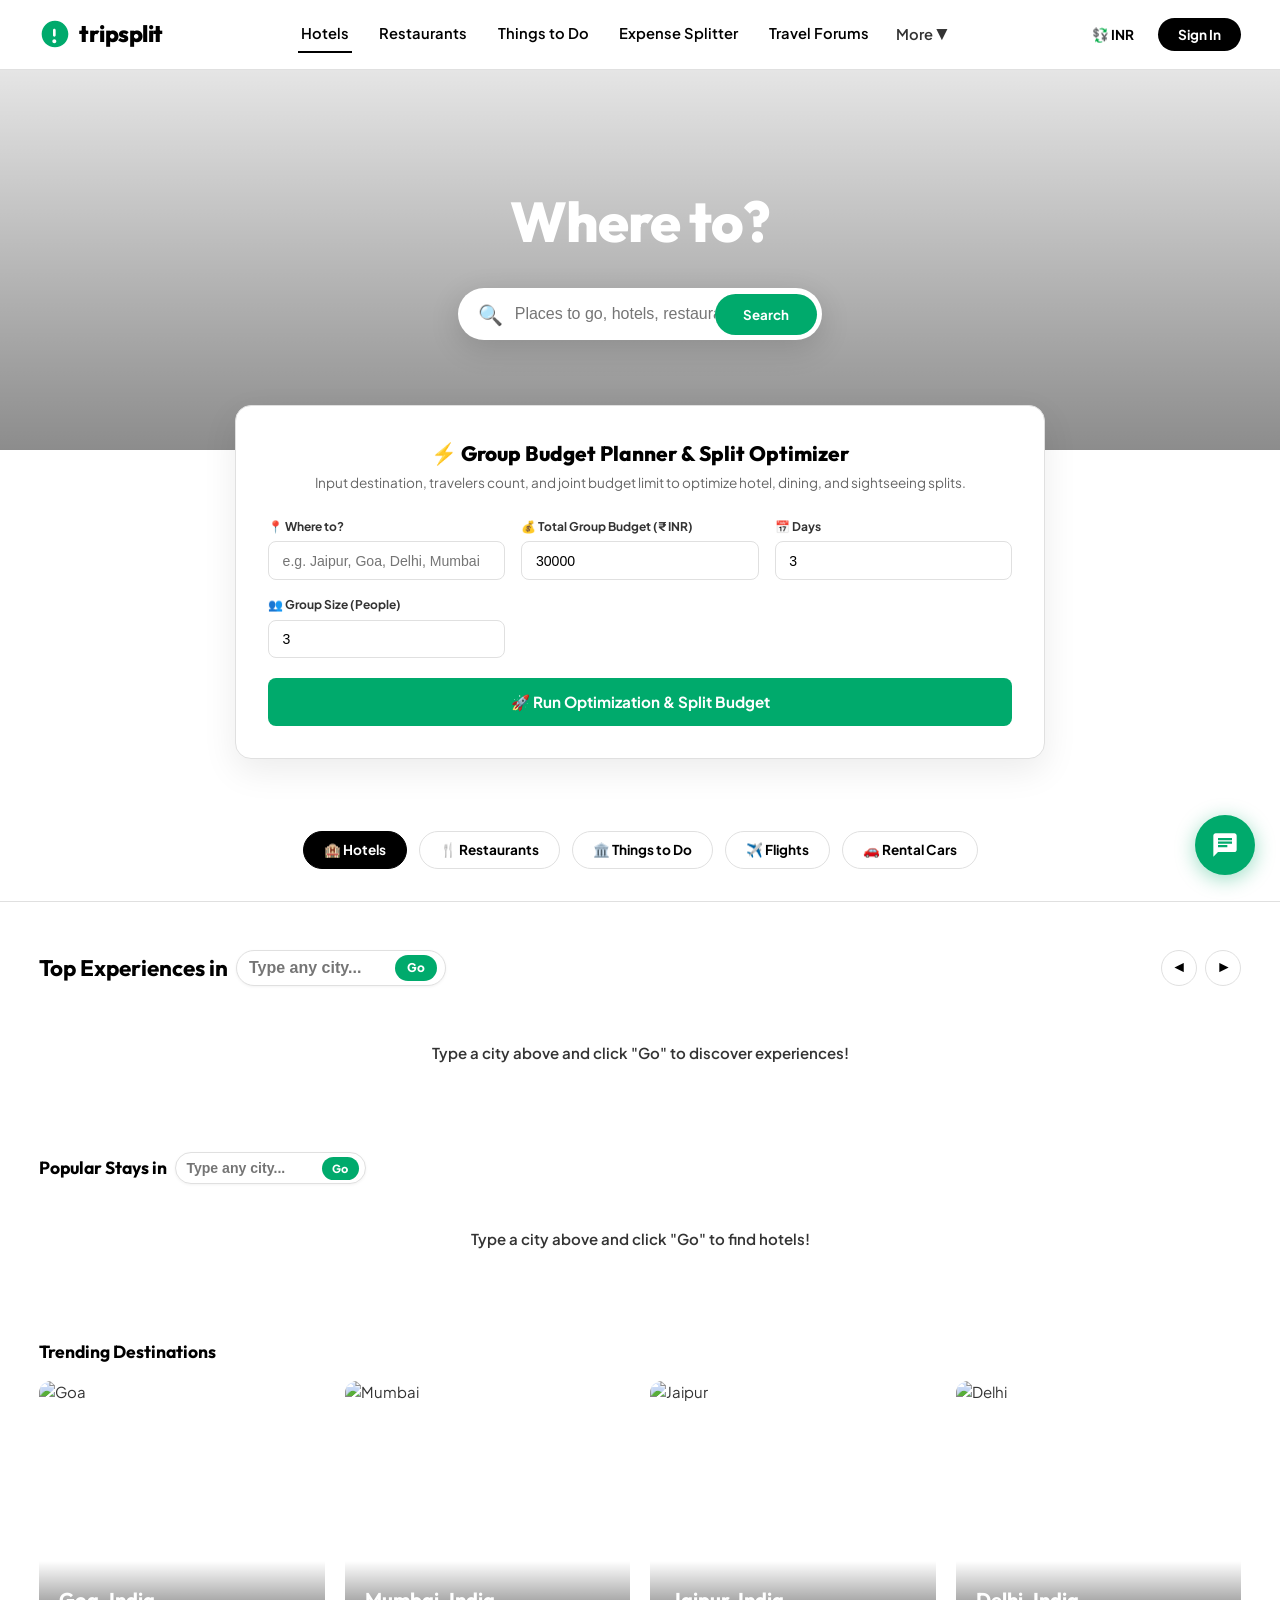
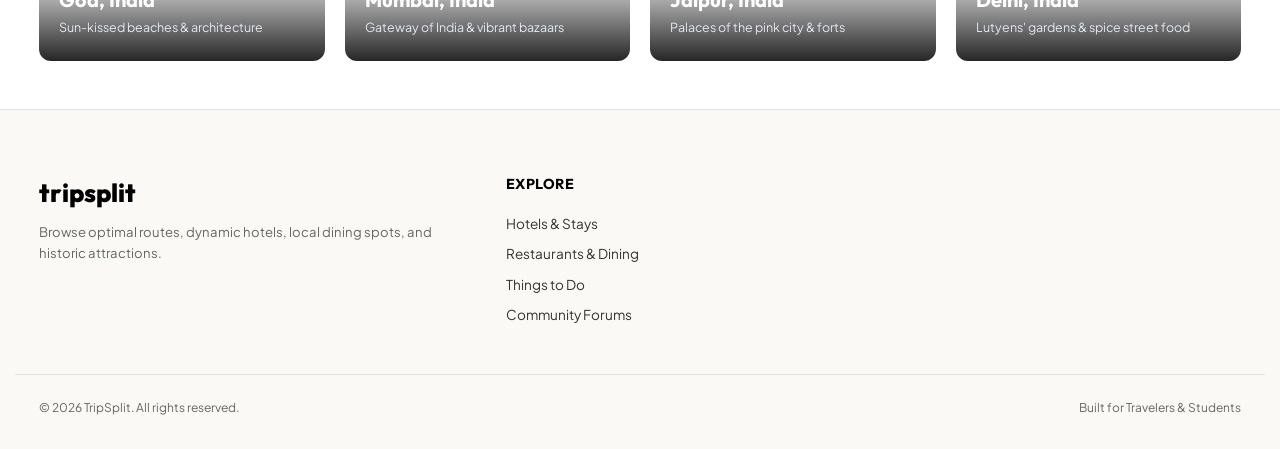
==== commit 58086701: "Implement budget splits, stays rendering heights, custom modal city prompts, back stack history fixe" ====
--- a/static/index.html
+++ b/static/index.html
@@ -11,7 +11,9 @@
     <!-- Leaflet Map CSS -->
     <link rel="stylesheet" href="https://unpkg.com/leaflet@1.9.4/dist/leaflet.css" integrity="sha256-p4NxAoJBhIIN+hmNHrzRCf9tD/miZyoHS5obTRR9BMY=" crossorigin=""/>
     <!-- Custom Style Sheet -->
-    <link rel="stylesheet" href="/static/style.css">
+    <link rel="stylesheet" href="/static/style.css?v=3.0">
+    <!-- Chart.js CDN -->
+    <script src="https://cdn.jsdelivr.net/npm/chart.js"></script>
 </head>
 <body>
 
@@ -45,7 +47,7 @@
 
             <!-- Right: Currency/Language, Sign In, Profile -->
             <div class="nav-actions">
-                <button class="nav-btn-icon" onclick="openLanguageModal()" title="Select Language/Currency">🌐 INR</button>
+                <button class="nav-btn-icon" onclick="openLanguageModal()" title="Select Language/Currency" style="font-weight: 700;">💱 INR</button>
                 
                 <!-- Non-logged in state -->
                 <button id="nav-signin-btn" class="nav-btn-primary" onclick="openSigninModal()">Sign In</button>
@@ -165,7 +167,13 @@
             <!-- Top Experiences Carousel -->
             <section class="home-carousel-section">
                 <div class="section-title-row">
-                    <h2>Top Experiences on TripSplit</h2>
+                    <h2 style="display:flex; align-items:center; gap:0.5rem; flex-wrap:wrap;">
+                        <span>Top Experiences in</span>
+                        <div class="inline-city-search-container" style="display:inline-flex; align-items:center; gap:0.35rem; border:1px solid var(--border); border-radius:20px; padding:0.25rem 0.5rem 0.25rem 0.75rem; background:#FFF; box-shadow: 0 1px 3px rgba(0,0,0,0.05);">
+                            <input type="text" id="home-reccos-city-input" placeholder="Type any city..." value="" style="border:none; outline:none; font-size:1rem; font-weight:800; color:var(--accent); width:140px; background:transparent;">
+                            <button onclick="handleHomeReccosCityChange()" style="border:none; background:var(--accent); color:#FFF; font-size:0.75rem; font-weight:800; padding:0.35rem 0.75rem; border-radius:15px; cursor:pointer; transition: opacity 0.2s;" onmouseover="this.style.opacity=0.9" onmouseout="this.style.opacity=1">Go</button>
+                        </div>
+                    </h2>
                     <div class="carousel-nav-arrows">
                         <button class="carousel-arrow prev" onclick="scrollCarousel('experiences-deck', -1)">◀</button>
                         <button class="carousel-arrow next" onclick="scrollCarousel('experiences-deck', 1)">▶</button>
@@ -178,21 +186,19 @@
                 </div>
             </section>
 
-            <!-- Editorial Choice Strip -->
-            <section class="awards-editorial-strip">
-                <div class="strip-content">
-                    <span class="strip-badge">2026 BEST OF THE BEST</span>
-                    <h2>Travellers' Choice Awards</h2>
-                    <p>Ranked properties, activities, and destinations voted by millions of global explorers. Explore the highest-rated stays, dinners, and events.</p>
-                    <button class="btn-primary dark-btn" onclick="navigateToCategoryResults('awards')">See the full list</button>
-                </div>
-            </section>
+            <!-- Editorial Choice Strip Removed -->
 
             <!-- Grid Content Rows -->
             <section class="editorial-rows-section">
                 <!-- Hotels You May Like -->
                 <div class="editorial-row">
-                    <h3>Hotels You May Like</h3>
+                    <h3 style="display:flex; align-items:center; gap:0.5rem; flex-wrap:wrap; margin-bottom:0.75rem;">
+                        <span>Popular Stays in</span>
+                        <div class="inline-city-search-container" style="display:inline-flex; align-items:center; gap:0.35rem; border:1px solid var(--border); border-radius:20px; padding:0.2rem 0.4rem 0.2rem 0.65rem; background:#FFF; box-shadow: 0 1px 3px rgba(0,0,0,0.05);">
+                            <input type="text" id="home-hotels-city-input" placeholder="Type any city..." value="" style="border:none; outline:none; font-size:0.88rem; font-weight:800; color:var(--accent); width:130px; background:transparent;">
+                            <button onclick="handleHomeHotelsCityChange()" style="border:none; background:var(--accent); color:#FFF; font-size:0.7rem; font-weight:800; padding:0.3rem 0.65rem; border-radius:15px; cursor:pointer; transition: opacity 0.2s;" onmouseover="this.style.opacity=0.9" onmouseout="this.style.opacity=1">Go</button>
+                        </div>
+                    </h3>
                     <div id="personalized-hotels-grid" class="horizontal-card-deck">
                         <!-- Cards here -->
                     </div>
@@ -233,13 +239,7 @@
                     </div>
                 </div>
 
-                <!-- Travel Articles -->
-                <div class="editorial-row" style="margin-top: 3rem;">
-                    <h3>Latest Travel Guides & Articles</h3>
-                    <div id="articles-deck" class="horizontal-card-deck">
-                        <!-- Blog style articles -->
-                    </div>
-                </div>
+                <!-- Travel Articles Removed -->
             </section>
         </div>
 
@@ -260,10 +260,10 @@
             <div class="city-subnav-sticky" id="city-subnav-bar">
                 <div class="nav-container">
                     <button class="subtab-btn active" data-subtab="dest-overview" onclick="switchDestSubtab('dest-overview')">Overview</button>
+                    <button class="subtab-btn" data-subtab="dest-plan" onclick="switchDestSubtab('dest-plan')">Split Itinerary Plan ⚡</button>
                     <button class="subtab-btn" data-subtab="dest-hotels" onclick="switchDestSubtab('dest-hotels')">Stays & Hotels</button>
                     <button class="subtab-btn" data-subtab="dest-restaurants" onclick="switchDestSubtab('dest-restaurants')">Restaurants</button>
                     <button class="subtab-btn" data-subtab="dest-attractions" onclick="switchDestSubtab('dest-attractions')">Things to Do</button>
-                    <button class="subtab-btn" data-subtab="dest-guide" onclick="switchDestSubtab('dest-guide')">Travel Guide & Forums</button>
                 </div>
             </div>
 
@@ -364,15 +364,51 @@
                     <div id="dest-attractions-page-container"></div>
                 </div>
 
-                <!-- Destination Forums & Guide Tab -->
-                <div id="dest-guide-tab" class="dest-subtab-pane hidden" style="margin-bottom: 4rem;">
-                    <h3>Community Travel Boards & Forums</h3>
-                    <div id="dest-forum-teaser" class="forum-teaser-box" style="background:#FAF9F6; border:1px solid var(--border); border-radius:12px; padding:2rem; margin-top:1rem; display:flex; justify-content:space-between; align-items:center; gap:2rem; flex-wrap:wrap;">
-                        <div>
-                            <h4>Jaipur Travel Forum</h4>
-                            <p style="color:var(--text-secondary); font-size:0.85rem; margin-top:0.25rem;">Connect with real travelers planning trips to Jaipur. Ask about transport, local weather, and hidden temple routes!</p>
-                        </div>
-                        <button class="btn-secondary" onclick="navigateToView('forums')">Browse Rajasthan Boards</button>
+                <!-- Destination Forums & Guide Tab Removed -->
+
+                <!-- Destination Split Itinerary Plan Tab -->
+                <div id="dest-plan-tab" class="dest-subtab-pane hidden" style="margin-bottom: 4rem;">
+                    <div id="plan-placeholder" class="plan-placeholder" style="padding: 3rem; text-align: center; color: var(--text-muted); background: #FAF9F6; border: 1px solid var(--border); border-radius: 12px; margin-top: 1rem;">
+                        <p style="font-size: 1.05rem; font-weight: 600; color: var(--text-primary);">No Optimal Plan Generated Yet</p>
+                        <p style="font-size: 0.85rem; color: var(--text-secondary); margin-top: 0.35rem; max-width: 480px; margin-left: auto; margin-right: auto; line-height: 1.5;">Fill out the TripSplit Optimizer Widget on the Overview tab or homepage and click "Optimize Custom Trip" to calculate your budget-split plan!</p>
+                    </div>
+                    <div id="plan-data" class="hidden" style="margin-top: 1rem;">
+                        <!-- Plan Summary Card -->
+                        <div class="plan-summary-card" style="background:#FFFFFF; border:1px solid var(--border); border-radius:16px; padding:1.5rem; display:flex; justify-content:space-between; align-items:center; flex-wrap:wrap; gap:1.5rem; margin-bottom:1.5rem; box-shadow: 0 4px 15px rgba(0,0,0,0.03);">
+                            <div class="summary-meta">
+                                <h3 style="display:flex; align-items:center; gap:0.5rem; margin:0; font-family:var(--font-heading); font-weight:800; font-size:1.3rem;">💰 Optimal Budget Allocation</h3>
+                                <span id="plan-status" class="plan-status-badge" style="background:var(--success-light); color:var(--success); padding:0.25rem 0.75rem; border-radius:100px; font-size:0.75rem; font-weight:700; display:inline-block; margin-top:0.5rem;">Optimal Plan (Within Budget)</span>
+                                <div id="travel-breakdown-container" class="hidden" style="margin-top:0.75rem; font-size:0.82rem; color:var(--text-secondary); border-top:1px solid var(--border); padding-top:0.5rem;">
+                                    <div id="travel-breakdown-details"></div>
+                                </div>
+                            </div>
+                            <div class="price-summary" style="display:flex; gap:2rem;">
+                                <div class="price-item" style="display:flex; flex-direction:column;">
+                                    <span class="price-lbl" style="font-size:0.7rem; color:var(--text-muted); font-weight:800; text-transform:uppercase; letter-spacing:0.5px;">TOTAL COST</span>
+                                    <span class="price-val" id="plan-total-cost" style="font-size:1.75rem; font-weight:800; color:var(--accent);">₹0</span>
+                                </div>
+                                <div class="price-item" style="display:flex; flex-direction:column;">
+                                    <span class="price-lbl" style="font-size:0.7rem; color:var(--text-muted); font-weight:800; text-transform:uppercase; letter-spacing:0.5px;">PER PERSON</span>
+                                    <span class="price-val" id="plan-person-cost" style="font-size:1.75rem; font-weight:800; color:var(--text-primary);">₹0</span>
+                                </div>
+                            </div>
+                        </div>
+                        
+                        <div class="plan-actions-row" style="display: flex; gap: 0.75rem; margin-bottom: 1.5rem; justify-content: flex-end;">
+                            <button id="toggle-backup-btn" class="btn-secondary" style="font-size: 0.82rem; padding: 0.5rem 1rem; border-radius: 8px; cursor: pointer; font-weight: 600;" onclick="toggleOptimalPlanType()">Switch to Economy Option</button>
+                            <button id="export-pdf-btn" class="btn-secondary" style="font-size: 0.82rem; padding: 0.5rem 1rem; border-radius: 8px; cursor: pointer; font-weight: 600;" onclick="exportPlanToPDF()">Export to PDF</button>
+                        </div>
+                        
+                        <!-- Toggle Controls for Itinerary Items -->
+                        <div class="itinerary-toggles-row" style="background:#FAF9F6; border:1px solid var(--border); border-radius:12px; padding:0.75rem 1.25rem; display:flex; align-items:center; gap:1.5rem; margin-bottom:1.5rem; flex-wrap:wrap; font-size:0.88rem;">
+                            <strong style="color:var(--text-secondary);">Show in Itinerary:</strong>
+                            <label style="display:flex; align-items:center; gap:0.35rem; cursor:pointer; font-weight:600;"><input type="checkbox" id="toggle-itin-stays" checked onchange="handleItineraryToggleChange()"> 🏨 Stays</label>
+                            <label style="display:flex; align-items:center; gap:0.35rem; cursor:pointer; font-weight:600;"><input type="checkbox" id="toggle-itin-dining" checked onchange="handleItineraryToggleChange()"> 🍽️ Dining</label>
+                            <label style="display:flex; align-items:center; gap:0.35rem; cursor:pointer; font-weight:600;"><input type="checkbox" id="toggle-itin-bars" checked onchange="handleItineraryToggleChange()"> 🍹 Nightspots</label>
+                            <label style="display:flex; align-items:center; gap:0.35rem; cursor:pointer; font-weight:600;"><input type="checkbox" id="toggle-itin-sights" checked onchange="handleItineraryToggleChange()"> 🏛️ Sights</label>
+                        </div>
+                        
+                        <div id="plan-details-wrapper"></div>
                     </div>
                 </div>
 
@@ -384,7 +420,7 @@
         <!-- 3. HOTEL SEARCH RESULTS VIEW               -->
         <!-- ========================================== -->
         <div id="hotel-results-view" class="view-container hidden">
-            <div class="nav-container page-layout-sidebar-main">
+            <div id="hotel-results-view-content" class="nav-container page-layout-sidebar-main">
                 <!-- Left Sidebar Filters -->
                 <aside class="sidebar-filters-box">
                     <div class="filters-header">
@@ -505,6 +541,11 @@
         <!-- 4. HOTEL DETAIL VIEW                       -->
         <!-- ========================================== -->
         <div id="hotel-detail-view" class="view-container hidden">
+            <!-- Back Breadcrumb -->
+            <div class="nav-container" style="margin-top: 1.5rem; margin-bottom: -1rem;">
+                <a href="#" onclick="navigateToDestinationOverview(state.currentCity, 'India', true, 'dest-hotels'); return false;" style="font-weight: 700; color: var(--accent); text-decoration: none; display: inline-flex; align-items: center; gap: 0.35rem; font-size: 0.88rem;">⬅️ Back to Stays in <span class="back-city-name-lbl">Goa</span></a>
+            </div>
+
             <!-- Full-width Photo Gallery strip -->
             <section class="gallery-strip-section" id="hotel-gallery-strip-container">
                 <!-- 5 image columns with badge showing "See all photos" at the end -->
@@ -665,7 +706,7 @@
         <!-- ========================================== -->
         <div id="restaurant-results-view" class="view-container hidden">
             <!-- Reuse sidebar filters layout with Restaurant specific options -->
-            <div class="nav-container page-layout-sidebar-main">
+            <div id="restaurant-results-view-content" class="nav-container page-layout-sidebar-main">
                 <aside class="sidebar-filters-box">
                     <div class="filters-header">
                         <h4>Filters</h4>
@@ -714,6 +755,11 @@
         </div>
 
         <div id="restaurant-detail-view" class="view-container hidden">
+            <!-- Back Breadcrumb -->
+            <div class="nav-container" style="margin-top: 1.5rem; margin-bottom: -1rem;">
+                <a href="#" onclick="navigateToDestinationOverview(state.currentCity, 'India', true, 'dest-restaurants'); return false;" style="font-weight: 700; color: var(--accent); text-decoration: none; display: inline-flex; align-items: center; gap: 0.35rem; font-size: 0.88rem;">⬅️ Back to Restaurants in <span class="back-city-name-lbl">Goa</span></a>
+            </div>
+
             <!-- Restaurant Detail View has same components as hotel detail but Reservation widget -->
             <section class="gallery-strip-section" id="rest-gallery-strip-container"></section>
             
@@ -801,7 +847,7 @@
         <!-- 6. THINGS TO DO / EXPERIENCES VIEW         -->
         <!-- ========================================== -->
         <div id="experience-results-view" class="view-container hidden">
-            <div class="nav-container page-layout-sidebar-main">
+            <div id="experience-results-view-content" class="nav-container page-layout-sidebar-main">
                 <aside class="sidebar-filters-box">
                     <div class="filters-header">
                         <h4>Filters</h4>
@@ -848,6 +894,11 @@
         </div>
 
         <div id="experience-detail-view" class="view-container hidden">
+            <!-- Back Breadcrumb -->
+            <div class="nav-container" style="margin-top: 1.5rem; margin-bottom: -1rem;">
+                <a href="#" onclick="navigateToDestinationOverview(state.currentCity, 'India', true, 'dest-attractions'); return false;" style="font-weight: 700; color: var(--accent); text-decoration: none; display: inline-flex; align-items: center; gap: 0.35rem; font-size: 0.88rem;">⬅️ Back to Attractions in <span class="back-city-name-lbl">Goa</span></a>
+            </div>
+
             <section class="gallery-strip-section" id="exp-gallery-strip-container"></section>
             
             <div class="nav-container page-layout-sidebar-main" style="margin-top:2rem; align-items:flex-start;">
@@ -966,7 +1017,7 @@
 
         <div id="forum-thread-view" class="view-container hidden" style="margin-bottom: 4rem;">
             <div class="nav-container">
-                <a href="#" onclick="navigateToView('forums'); return false;" style="font-weight:700; color:var(--accent); text-decoration:none; display:inline-block; margin-bottom:1rem;">⬅️ Back to Forum Boards</a>
+                <a href="#" onclick="navigateToView('forums', '', true); return false;" style="font-weight:700; color:var(--accent); text-decoration:none; display:inline-block; margin-bottom:1rem;">⬅️ Back to Forum Boards</a>
                 
                 <div class="thread-header-block" style="background:#FAF9F6; border:1px solid var(--border); border-radius:12px; padding:1.5rem; margin-bottom:1.5rem;">
                     <h2 id="thread-title-lbl">Jaipur itinerary travel tip needed?</h2>
@@ -1078,80 +1129,189 @@
         <!-- ========================================== -->
         <div id="ledger-view" class="view-container hidden" style="margin-bottom: 4rem;">
             <div class="nav-container">
-                <div class="forum-banner" style="background:var(--bg-secondary); color:var(--text-primary); border:1px solid var(--border); padding:2rem 3rem; border-radius:16px; margin-bottom:2rem; text-align:center;">
+                <div class="forum-banner" style="background:var(--bg-secondary); color:var(--text-primary); border:1px solid var(--border); padding:2rem 3rem; border-radius:16px; margin-bottom:1.5rem; text-align:center;">
                     <h2>⚖️ Group Expense Splitter</h2>
                     <p style="color:var(--text-muted); margin-top:0.25rem;">Log joint group bills, choose splitters, and calculate the exact minimum transactions to clear all debts.</p>
                 </div>
 
+                <!-- Ledger Sub-Navigation -->
+                <div class="ledger-subnav" style="display:flex; gap:1.25rem; border-bottom:2px solid var(--border); padding-bottom:0.75rem; margin-bottom:1.5rem; overflow-x:auto; scrollbar-width:none;">
+                    <button class="ledger-tab-btn active" id="btn-ledger-expenses" onclick="switchLedgerSubtab('expenses')" style="border:none; background:none; font-weight:700; cursor:pointer; color:var(--text-primary); border-bottom:2px solid var(--accent); padding-bottom:0.5rem; margin-bottom:-0.85rem; font-size:0.95rem; font-family:var(--font-heading);">📝 Expenses & Log</button>
+                    <button class="ledger-tab-btn" id="btn-ledger-settle" onclick="switchLedgerSubtab('settle')" style="border:none; background:none; font-weight:700; cursor:pointer; color:var(--text-muted); padding-bottom:0.5rem; font-size:0.95rem; font-family:var(--font-heading);">🤝 Balances & Settle Up</button>
+                    <button class="ledger-tab-btn" id="btn-ledger-analytics" onclick="switchLedgerSubtab('analytics')" style="border:none; background:none; font-weight:700; cursor:pointer; color:var(--text-muted); padding-bottom:0.5rem; font-size:0.95rem; font-family:var(--font-heading);">📊 Analytics & Charts</button>
+                </div>
+
                 <div class="page-layout-sidebar-main" style="align-items:flex-start;">
-                    <!-- Left column: Add expense and history list -->
-                    <div style="flex:1.6; min-width:0; display:flex; flex-direction:column; gap:1.5rem;">
-                        <!-- Add Expense Form Card -->
-                        <div class="budget-planner-card" style="background:#FFFFFF;">
-                            <h3>➕ Add New Expense</h3>
-                            <form id="ledger-expense-form" onsubmit="handleLogExpenseSubmit(event)" style="display:flex; flex-direction:column; gap:1rem; margin-top:1rem;">
-                                <div style="display:grid; grid-template-columns:1fr 1fr; gap:0.75rem;">
-                                    <div>
-                                        <label style="font-size:0.75rem; font-weight:700;">Expense Description</label>
-                                        <input type="text" id="exp-desc" required placeholder="e.g. Dinner at LMB" style="width:100%; padding:0.5rem; border:1px solid var(--border); border-radius:6px; font-size:0.85rem;">
-                                    </div>
-                                    <div>
-                                        <label style="font-size:0.75rem; font-weight:700;">Amount (₹ INR)</label>
-                                        <input type="number" id="exp-amount" required min="1" placeholder="₹ Amount" style="width:100%; padding:0.5rem; border:1px solid var(--border); border-radius:6px; font-size:0.85rem;">
-                                    </div>
-                                </div>
-                                <div style="display:grid; grid-template-columns:1fr 1.5fr; gap:0.75rem;">
-                                    <div>
-                                        <label style="font-size:0.75rem; font-weight:700;">Paid By</label>
-                                        <select id="exp-paid-by" style="width:100%; padding:0.5rem; border:1px solid var(--border); border-radius:6px; font-size:0.85rem; outline:none; background:#fff;"></select>
-                                    </div>
-                                    <div>
-                                        <label style="font-size:0.75rem; font-weight:700; display:block; margin-bottom:0.25rem;">Split Between</label>
-                                        <div id="exp-split-checkboxes" style="display:flex; flex-wrap:wrap; gap:0.5rem; border:1px solid var(--border); padding:0.5rem; border-radius:6px; min-height:36px; background:#fff;">
-                                            <!-- Dynamically generated checkboxes -->
+                    <!-- Main Left Panel for active tab content -->
+                    <div style="flex:1.6; min-width:0;">
+                        
+                        <!-- TAB 1: EXPENSES & LOG -->
+                        <div id="pane-ledger-expenses" class="ledger-pane" style="display:flex; flex-direction:column; gap:1.5rem;">
+                            <!-- Add Expense Form Card -->
+                            <div class="budget-planner-card" style="background:#FFFFFF;">
+                                <h3>➕ Add New Expense</h3>
+                                <form id="ledger-expense-form" onsubmit="handleLogExpenseSubmit(event)" style="display:flex; flex-direction:column; gap:1.25rem; margin-top:1rem;">
+                                    <div style="display:grid; grid-template-columns:1fr 1fr; gap:1rem;">
+                                        <div>
+                                            <label style="font-size:0.75rem; font-weight:700;">Expense Description</label>
+                                            <input type="text" id="exp-desc" required placeholder="e.g. Dinner at LMB" style="width:100%; padding:0.6rem; border:1px solid var(--border); border-radius:6px; font-size:0.85rem;">
+                                        </div>
+                                        <div>
+                                            <label style="font-size:0.75rem; font-weight:700;">Amount (₹ INR)</label>
+                                            <input type="number" id="exp-amount" required min="1" placeholder="₹ Amount" style="width:100%; padding:0.6rem; border:1px solid var(--border); border-radius:6px; font-size:0.85rem;">
                                         </div>
                                     </div>
-                                </div>
-                                <button type="submit" class="btn-primary" style="margin-top:0.5rem;">Log Shared Expense</button>
-                            </form>
-                        </div>
-
-                        <!-- Expense History List Card -->
-                        <div class="budget-planner-card" style="background:#FFFFFF;">
-                            <div style="display:flex; justify-content:space-between; align-items:center; margin-bottom:1rem; border-bottom:1.5px solid var(--border); padding-bottom:0.5rem;">
-                                <h3>📜 Shared Bills History</h3>
-                                <button class="clear-filters-link" onclick="handleClearLedger()">Clear All Expenses</button>
-                            </div>
-                            <ul id="ledger-history-list" style="list-style:none; padding:0; display:flex; flex-direction:column; gap:0.75rem;">
-                                <!-- History entries logged -->
-                            </ul>
-                        </div>
-                    </div>
-
-                    <!-- Right column: Group members & Settle balances -->
+                                    <div style="display:grid; grid-template-columns:1fr 1fr; gap:1rem;">
+                                        <div>
+                                            <label style="font-size:0.75rem; font-weight:700;">Paid By</label>
+                                            <select id="exp-paid-by" style="width:100%; padding:0.6rem; border:1px solid var(--border); border-radius:6px; font-size:0.85rem; outline:none; background:#fff;"></select>
+                                        </div>
+                                        <div>
+                                            <label style="font-size:0.75rem; font-weight:700;">Category</label>
+                                            <select id="exp-category" style="width:100%; padding:0.6rem; border:1px solid var(--border); border-radius:6px; font-size:0.85rem; outline:none; background:#fff;">
+                                                <option value="Stay">Stay & Hotels 🏨</option>
+                                                <option value="Food">Food & Dining 🍴</option>
+                                                <option value="Travel">Intercity Travel ✈️</option>
+                                                <option value="Sights">Sights & Tickets 🏛️</option>
+                                                <option value="Drinks">Drinks & Parties 🍻</option>
+                                                <option value="Misc" selected>Miscellaneous 📦</option>
+                                            </select>
+                                        </div>
+                                    </div>
+                                    <div style="display:flex; flex-direction:column; gap:0.5rem;">
+                                        <label style="font-size:0.75rem; font-weight:700;">Split Type</label>
+                                        <select id="exp-split-type" onchange="handleSplitTypeChange(this.value)" style="width:100%; padding:0.6rem; border:1px solid var(--border); border-radius:6px; font-size:0.85rem; outline:none; background:#fff;">
+                                            <option value="equal" selected>Split Equally Among All</option>
+                                            <option value="selective">Selective Split (Include specific members)</option>
+                                            <option value="custom">Custom Split (Enter exact amount per person)</option>
+                                            <option value="ratio">Ratio Split (Enter weight weights, e.g. 2x, 1x)</option>
+                                            <option value="self">Paid for Self (Only paid-by person owes)</option>
+                                        </select>
+                                    </div>
+                                    
+                                    <!-- Dynamic Split Inputs Panel -->
+                                    <div id="dynamic-split-panel" style="border:1px solid var(--border); padding:1rem; border-radius:8px; background:#FAF9F6; display:none; flex-direction:column; gap:0.75rem;">
+                                        <h5 id="dynamic-split-title" style="margin:0; font-size:0.75rem; text-transform:uppercase; color:var(--text-muted); font-weight:800;">Split Parameters</h5>
+                                        <div id="dynamic-split-fields" style="display:flex; flex-direction:column; gap:0.6rem;"></div>
+                                    </div>
+                                    
+                                    <button type="submit" class="btn-primary" style="margin-top:0.5rem; padding:0.75rem;">Log Shared Expense</button>
+                                </form>
+                            </div>
+
+                            <!-- Expense History List Card -->
+                            <div class="budget-planner-card" style="background:#FFFFFF;">
+                                <div style="display:flex; justify-content:space-between; align-items:center; margin-bottom:1rem; border-bottom:1.5px solid var(--border); padding-bottom:0.5rem; flex-wrap:wrap; gap:0.75rem;">
+                                    <h3>📜 Shared Bills History</h3>
+                                    <div style="display:flex; gap:0.5rem;">
+                                        <button class="btn-secondary" onclick="exportLedgerCSV()" style="font-size:0.7rem; padding:0.35rem 0.65rem;">Export CSV</button>
+                                        <button class="btn-secondary" onclick="exportLedgerPDF()" style="font-size:0.7rem; padding:0.35rem 0.65rem;">Export PDF</button>
+                                        <button class="clear-filters-link" onclick="handleClearLedger()" style="font-size:0.75rem;">Clear All</button>
+                                    </div>
+                                </div>
+                                <ul id="ledger-history-list" style="list-style:none; padding:0; display:flex; flex-direction:column; gap:0.75rem;">
+                                    <!-- History entries logged -->
+                                </ul>
+                            </div>
+                        </div>
+
+                        <!-- TAB 2: SETTLE UP BALANCES -->
+                        <div id="pane-ledger-settle" class="ledger-pane" style="display:none; flex-direction:column; gap:1.5rem;">
+                            <!-- Settle Up Matrix Card -->
+                            <div class="budget-planner-card" style="background:#FFFFFF;">
+                                <h3>📊 Balance Sheet Matrix</h3>
+                                <p style="color:var(--text-muted); font-size:0.8rem; margin-top:0.25rem;">Positive balance means you get back money; negative balance means you owe money.</p>
+                                <div style="margin-top:1.25rem;">
+                                    <ul id="ledger-balances-list-tab" style="list-style:none; padding:0; display:flex; flex-direction:column; gap:0.6rem; font-size:0.9rem; border-bottom:1px solid var(--border); padding-bottom:1.25rem;">
+                                        <!-- Person balances -->
+                                    </ul>
+                                </div>
+                                <div style="margin-top:1.25rem;">
+                                    <h4 style="margin:0; font-size:0.95rem; display:flex; align-items:center; gap:0.35rem;">⚡ Debt Minimization Path</h4>
+                                    <p style="color:var(--text-muted); font-size:0.78rem; margin-top:0.25rem;">Optimized route calculated via simplified transaction logic to resolve all net debts in minimal payments.</p>
+                                    <ul id="ledger-resolutions-list-tab" style="list-style:none; padding:0; display:flex; flex-direction:column; gap:0.75rem; font-size:0.92rem; margin-top:1rem;">
+                                        <!-- Resolutions transactions -->
+                                    </ul>
+                                </div>
+                            </div>
+                            
+                            <!-- Mark Settlement Card -->
+                            <div class="budget-planner-card" id="settlement-form-card" style="background:#FFFFFF; display:none;">
+                                <h3>🤝 Record Debt Settlement</h3>
+                                <form id="settlement-form" onsubmit="handleSettlementSubmit(event)" style="display:flex; flex-direction:column; gap:1rem; margin-top:1rem;">
+                                    <input type="hidden" id="settle-from-hidden">
+                                    <input type="hidden" id="settle-to-hidden">
+                                    <input type="hidden" id="settle-amount-hidden">
+                                    
+                                    <div style="font-size:0.9rem; color:var(--text-primary); background:#FAF9F6; border:1px solid var(--border); padding:1rem; border-radius:8px;" id="settlement-text-desc">
+                                        Amit pays Priya ₹500
+                                    </div>
+                                    <div style="display:grid; grid-template-columns:1fr; gap:0.75rem;">
+                                        <div>
+                                            <label style="font-size:0.75rem; font-weight:700;">Payment Method</label>
+                                            <select id="settle-method" style="width:100%; padding:0.6rem; border:1px solid var(--border); border-radius:6px; font-size:0.85rem; outline:none; background:#fff;">
+                                                <option value="UPI" selected>UPI (GPay / PhonePe / Paytm) 📱</option>
+                                                <option value="Cash">Cash 💵</option>
+                                                <option value="Bank Transfer">Bank Transfer 🏦</option>
+                                            </select>
+                                        </div>
+                                    </div>
+                                    <button type="submit" class="btn-primary" style="padding:0.6rem; margin-top:0.5rem;">Mark as Settled & Paid</button>
+                                </form>
+                            </div>
+                        </div>
+
+                        <!-- TAB 3: ANALYTICS & CHARTS -->
+                        <div id="pane-ledger-analytics" class="ledger-pane" style="display:none; flex-direction:column; gap:1.5rem;">
+                            <!-- Analytics Charts Grid -->
+                            <div class="budget-planner-card" style="background:#FFFFFF;">
+                                <h3>📈 Expense Analytics</h3>
+                                <div style="display:grid; grid-template-columns:1fr 1fr; gap:2rem; margin-top:1.5rem; min-height:350px;" id="charts-grid-container">
+                                    <div style="display:flex; flex-direction:column; align-items:center;">
+                                        <h5 style="margin-bottom:1rem; text-align:center;">Spend by Category</h5>
+                                        <div style="width:100%; max-width:260px; height:260px; position:relative;">
+                                            <canvas id="expense-pie-chart"></canvas>
+                                        </div>
+                                    </div>
+                                    <div style="display:flex; flex-direction:column; align-items:center;">
+                                        <h5 style="margin-bottom:1rem; text-align:center;">Share of Spend by Member</h5>
+                                        <div style="width:100%; max-width:280px; height:260px; position:relative;">
+                                            <canvas id="member-bar-chart"></canvas>
+                                        </div>
+                                    </div>
+                                </div>
+                            </div>
+                        </div>
+
+                    </div>
+
+                    <!-- Right column: Group members & Settle balances sidebar -->
                     <aside style="width:320px; flex:0 0 auto; display:flex; flex-direction:column; gap:1.5rem;">
                         <!-- Group Members Card -->
                         <div class="booking-widget-sticky-box" style="background:#FFFFFF;">
                             <h3>👥 Group Members</h3>
                             <div style="margin-top:1rem; display:flex; flex-direction:column; gap:0.5rem;">
                                 <label style="font-size:0.72rem; font-weight:700; color:var(--text-muted);">Manage Members (comma separated)</label>
-                                <input type="text" id="group-members-input" value="Somya, Amit, Priya, Rohan" onchange="handleGroupMembersChange(this.value)" style="width:100%; padding:0.5rem; border:1px solid var(--border); border-radius:6px; font-size:0.85rem;">
-                            </div>
-                        </div>
-
-                        <!-- Settle balances card -->
-                        <div class="booking-widget-sticky-box" style="background:#FFFFFF;">
-                            <h3>📊 Settle-Up Ledger</h3>
-                            <div style="margin-top:1rem;">
-                                <div style="font-size:0.75rem; font-weight:700; color:var(--text-secondary); margin-bottom:0.5rem;">Net Balances:</div>
-                                <ul id="ledger-balances-list" style="list-style:none; padding:0; display:flex; flex-direction:column; gap:0.4rem; font-size:0.82rem; margin-bottom:1.25rem;">
-                                    <!-- Person balances -->
-                                </ul>
-
-                                <div style="font-size:0.75rem; font-weight:700; color:var(--text-secondary); margin-bottom:0.5rem; border-top:1px solid var(--border); padding-top:0.75rem;">Minimum Clearing Transactions:</div>
-                                <ul id="ledger-resolutions-list" style="list-style:none; padding:0; display:flex; flex-direction:column; gap:0.4rem; font-size:0.85rem; font-weight:700; color:var(--accent);">
-                                    <!-- Resolutions transactions -->
-                                </ul>
+                                <input type="text" id="group-members-input" value="Somya, Amit, Priya, Rohan" onchange="handleGroupMembersChange(this.value)" style="width:100%; padding:0.6rem; border:1px solid var(--border); border-radius:6px; font-size:0.85rem;">
+                            </div>
+                        </div>
+
+                        <!-- Sidebar Summary Widget -->
+                        <div class="booking-widget-sticky-box" style="background:#FFFFFF; border-left:4px solid var(--accent);">
+                            <h3>💸 Trip Ledger Summary</h3>
+                            <div style="margin-top:1rem; display:flex; flex-direction:column; gap:0.75rem; font-size:0.85rem;">
+                                <div style="display:flex; justify-content:space-between;">
+                                    <span style="color:var(--text-secondary);">Total Group Spend:</span>
+                                    <strong id="ledger-summary-total">₹0</strong>
+                                </div>
+                                <div style="display:flex; justify-content:space-between;">
+                                    <span style="color:var(--text-secondary);">Total Bills Logged:</span>
+                                    <strong id="ledger-summary-count">0 bills</strong>
+                                </div>
+                                <div style="display:flex; justify-content:space-between; border-top:1px dashed var(--border); padding-top:0.75rem;">
+                                    <span style="color:var(--text-secondary);">Settlement Status:</span>
+                                    <strong id="ledger-summary-status" style="color:var(--success);">Fully Settled</strong>
+                                </div>
                             </div>
                         </div>
                     </aside>
@@ -1166,7 +1326,7 @@
         <div class="footer-content">
             <div class="footer-brand">
                 <h2>tripsplit</h2>
-                <p>Cloned for education & assignments. Browse optimal routes, dynamic hotels, local dining spots, and historic attractions.</p>
+                <p>Browse optimal routes, dynamic hotels, local dining spots, and historic attractions.</p>
             </div>
             <div class="footer-column">
                 <h3>Explore</h3>
@@ -1177,13 +1337,9 @@
                     <li><a href="#" onclick="navigateToView('forums'); return false;">Community Forums</a></li>
                 </ul>
             </div>
-            <div class="footer-column">
-                <h3>About Cloners</h3>
-                <p style="color: #94A3B8; font-size: 0.8rem; line-height: 1.6;">Built with Nominatim geocoding services, Overpass API local candidates extraction, and Leaflet map markers overlays.</p>
-            </div>
         </div>
         <div class="footer-bottom">
-            <div>&copy; 2026 TripSplit assignment clone. All rights reserved.</div>
+            <div>&copy; 2026 TripSplit. All rights reserved.</div>
             <div>Built for Travelers & Students</div>
         </div>
     </footer>
@@ -1481,9 +1637,22 @@
         </div>
     </div>
 
+    <!-- Beautiful City Prompt Modal -->
+    <div id="city-prompt-modal" class="modal hidden" style="z-index: 10000; position:fixed; top:0; left:0; width:100%; height:100%; background:rgba(0,0,0,0.4); display:flex; align-items:center; justify-content:center;">
+        <div class="modal-content" style="max-width: 400px; width:90%; padding: 2rem; border-radius: 16px; text-align: center; background:#FFF; box-shadow:0 10px 30px rgba(0,0,0,0.15);">
+            <h3 style="margin-bottom: 0.5rem; font-size: 1.35rem; font-family:var(--font-heading);">Where are you going?</h3>
+            <p style="color: var(--text-muted); font-size: 0.88rem; margin-bottom: 1.5rem;">Enter your destination to explore stays, restaurants, and attractions.</p>
+            <input type="text" id="city-prompt-input" placeholder="e.g. Goa, Mumbai, Manali" style="width: 100%; padding: 0.75rem 1rem; border: 1px solid var(--border); border-radius: 8px; margin-bottom: 1.5rem; outline: none; font-size: 1rem; font-family:var(--font-body);">
+            <div style="display: flex; gap: 0.75rem; justify-content: center;">
+                <button id="city-prompt-cancel-btn" class="btn-secondary" style="padding: 0.6rem 1.25rem; font-size: 0.9rem; border-radius: 8px; cursor:pointer; font-weight:600; font-family:var(--font-body); border:1px solid var(--border); background:#FFF;">Cancel</button>
+                <button id="city-prompt-submit-btn" class="btn-primary" style="padding: 0.6rem 1.25rem; font-size: 0.9rem; border-radius: 8px; cursor:pointer; font-weight: 700; font-family:var(--font-body); background: var(--accent); color: white; border: none;">Explore</button>
+            </div>
+        </div>
+    </div>
+
     <!-- Leaflet Map JS -->
     <script src="https://unpkg.com/leaflet@1.9.4/dist/leaflet.js" integrity="sha256-20nQCchB9co0qIjJZRGuk2/Z9VM+kNiyxNV1lvTlZBo=" crossorigin=""></script>
     <!-- Custom JS -->
-    <script src="/static/app.js"></script>
+    <script src="/static/app.js?v=3.0"></script>
 </body>
 </html>
--- a/static/style.css
+++ b/static/style.css
@@ -513,6 +513,13 @@
     gap: 1.25rem;
     list-style: none;
     padding-bottom: 0.5rem;
+    overflow-x: auto;
+    scrollbar-width: none;
+    -ms-overflow-style: none;
+}
+
+.horizontal-card-deck::-webkit-scrollbar {
+    display: none;
 }
 
 .scroll-smooth {
@@ -1007,6 +1014,7 @@
     border-radius: var(--border-radius);
     overflow: hidden;
     display: flex;
+    min-height: 180px;
     transition: var(--transition);
     cursor: pointer;
     position: relative;
@@ -1018,11 +1026,11 @@
 }
 
 .row-card-img {
-    width: 250px;
-    height: 100%;
-    min-height: 190px;
+    width: 220px;
+    height: 180px;
     flex: 0 0 auto;
     background: #E2E8F0;
+    position: relative;
 }
 
 .row-card-img img {
@@ -1818,3 +1826,110 @@
     background: var(--accent-hover);
 }
 
+/* =======================================================
+   TripAdvisor Row Layout Splits for Itinerary Planner
+   ======================================================= */
+.stop-horizontal-row-container {
+    display: flex;
+    flex-direction: column;
+    gap: 2rem;
+    width: 100%;
+}
+
+.stop-row {
+    background: #FFFFFF !important;
+    border: 1px solid var(--border) !important;
+    border-radius: 16px !important;
+    padding: 1.5rem !important;
+    box-shadow: 0 4px 15px rgba(0, 0, 0, 0.03) !important;
+}
+
+.row-header {
+    border-bottom: 1.5px solid var(--border) !important;
+    padding-bottom: 0.75rem !important;
+    margin-bottom: 1.25rem !important;
+}
+
+.row-header h4 {
+    font-family: var(--font-heading) !important;
+    font-size: 1.1rem !important;
+    font-weight: 800 !important;
+    color: var(--text-primary) !important;
+    margin: 0 !important;
+}
+
+.row-content-split {
+    display: flex;
+    gap: 1.5rem;
+}
+
+.recommended-column {
+    flex: 0 0 310px !important;
+    display: flex;
+    flex-direction: column;
+    gap: 0.5rem;
+    min-width: 0;
+}
+
+.candidates-column {
+    flex: 1 !important;
+    display: flex;
+    flex-direction: column;
+    gap: 0.5rem;
+    min-width: 0;
+}
+
+.section-tag-label {
+    font-size: 0.72rem !important;
+    font-weight: 800 !important;
+    text-transform: uppercase !important;
+    letter-spacing: 0.5px !important;
+    color: var(--text-secondary) !important;
+    margin-bottom: 0.4rem !important;
+}
+
+.recommended-border {
+    border: 2px solid var(--accent) !important;
+    background: #FAF5FF !important;
+    position: relative !important;
+    box-shadow: 0 4px 12px rgba(124, 58, 237, 0.08) !important;
+}
+
+.recommended-badge {
+    position: absolute;
+    top: -10px;
+    left: 10px;
+    background: var(--accent);
+    color: #FFFFFF;
+    font-size: 0.65rem;
+    font-weight: 800;
+    padding: 0.15rem 0.55rem;
+    border-radius: 20px;
+    z-index: 10;
+    box-shadow: 0 2px 6px rgba(124, 58, 237, 0.3);
+}
+
+.carbon-badge {
+    background: #E0F2FE;
+    color: #0369A1;
+    font-weight: 700;
+    font-size: 0.7rem;
+    padding: 0.2rem 0.6rem;
+    border-radius: 100px;
+}
+
+.plan-status-badge.backup {
+    background: #FEF3C7;
+    color: #D97706;
+}
+
+@media (max-width: 992px) {
+    .row-content-split {
+        flex-direction: column;
+    }
+    .recommended-column {
+        flex: 1 !important;
+    }
+}
+
+
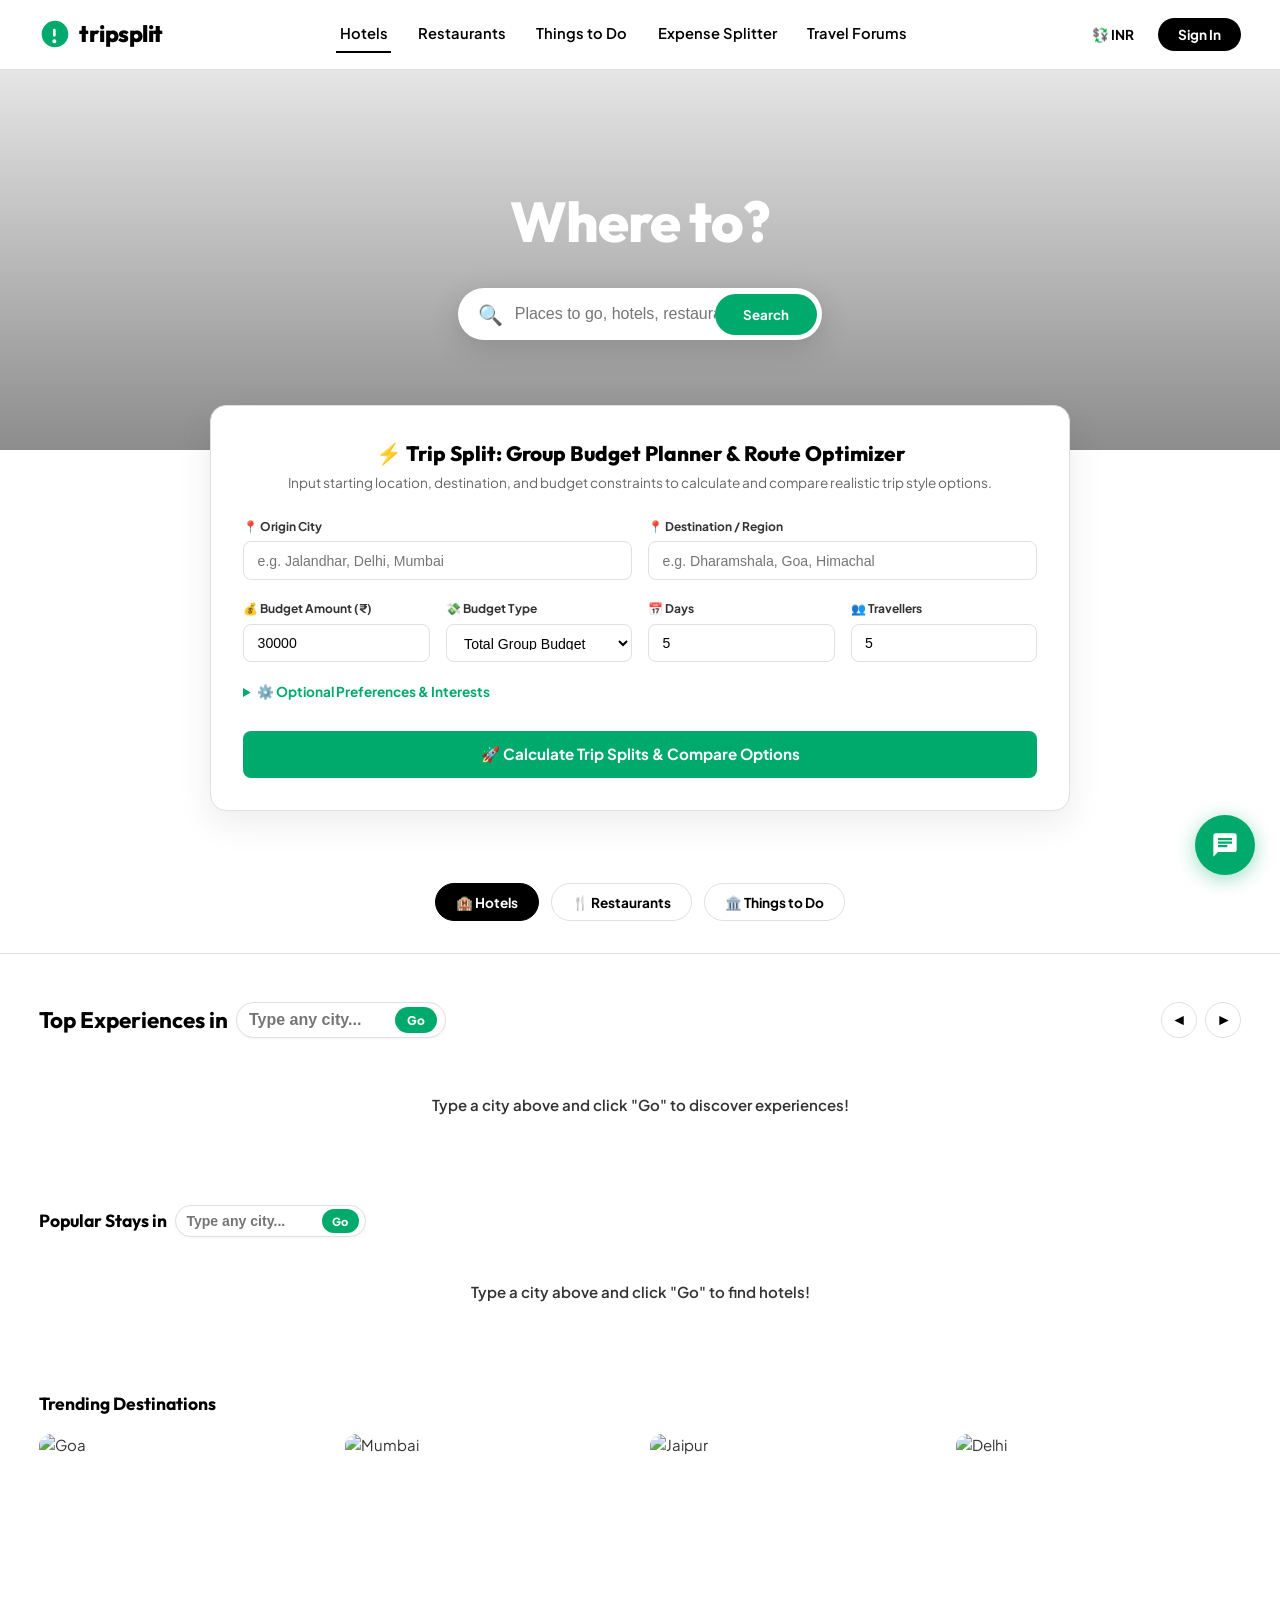
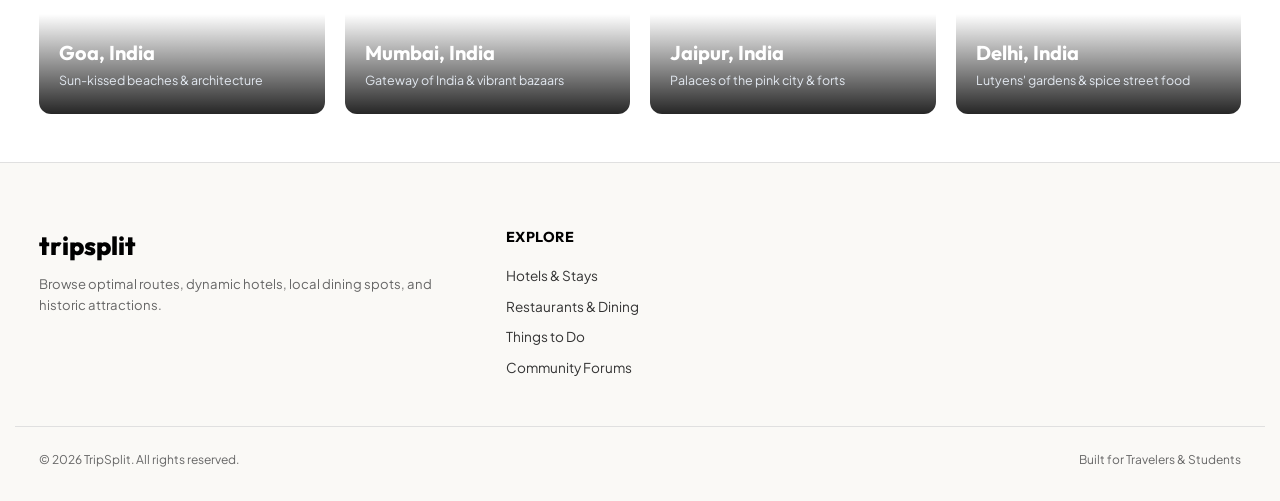
==== commit fe345a7d: "Makeover: TripSplit travel styles, visual budget split bar, interactive stay swaps, Leaflet route li" ====
--- a/static/index.html
+++ b/static/index.html
@@ -35,14 +35,6 @@
                 <a href="#" class="nav-tab-link" data-view-target="experience-results" onclick="navigateToCategoryResults('attractions'); return false;">Things to Do</a>
                 <a href="#" class="nav-tab-link" data-view-target="ledger" onclick="navigateToView('ledger'); return false;">Expense Splitter</a>
                 <a href="#" class="nav-tab-link" data-view-target="forums" onclick="navigateToView('forums'); return false;">Travel Forums</a>
-                <div class="nav-dropdown-trigger">
-                    <span class="dropdown-label">More ▼</span>
-                    <div class="nav-dropdown-menu">
-                        <a href="#" onclick="navigateToCategoryResults('flights'); return false;">Flights</a>
-                        <a href="#" onclick="navigateToCategoryResults('cruises'); return false;">Cruises</a>
-                        <a href="#" onclick="navigateToCategoryResults('cars'); return false;">Rental Cars</a>
-                    </div>
-                </div>
             </nav>
 
             <!-- Right: Currency/Language, Sign In, Profile -->
@@ -83,9 +75,6 @@
                 <a href="#" onclick="navigateToCategoryResults('restaurants'); toggleMobileDrawer(); return false;">🍔 Restaurants</a>
                 <a href="#" onclick="navigateToCategoryResults('attractions'); toggleMobileDrawer(); return false;">🏛️ Things to Do</a>
                 <a href="#" onclick="navigateToView('forums'); toggleMobileDrawer(); return false;">💬 Travel Forums</a>
-                <a href="#" onclick="navigateToCategoryResults('flights'); toggleMobileDrawer(); return false;">✈️ Flights</a>
-                <a href="#" onclick="navigateToCategoryResults('cruises'); toggleMobileDrawer(); return false;">🛳️ Cruises</a>
-                <a href="#" onclick="navigateToCategoryResults('cars'); toggleMobileDrawer(); return false;">🚗 Rental Cars</a>
                 <hr>
                 <button id="drawer-signin-btn" class="btn-primary" style="width: 100%;" onclick="openSigninModal(); toggleMobileDrawer();">Sign In</button>
                 <div id="drawer-user-info" class="hidden">
@@ -121,33 +110,112 @@
             </section>
 
             <!-- Core Budget Optimizer USP Widget -->
-            <section class="core-optimizer-section" style="max-width:850px; margin:-45px auto 2.5rem auto; position:relative; z-index:10; padding:0 1.25rem;">
+            <section class="core-optimizer-section" style="max-width:900px; margin:-45px auto 2.5rem auto; position:relative; z-index:10; padding:0 1.25rem;">
                 <div class="budget-planner-card" style="background:#FFFFFF; box-shadow:0 12px 35px rgba(0,0,0,0.08); border:1px solid var(--border); border-radius:16px; padding:2rem;">
-                    <h3 style="font-size:1.3rem; font-weight:800; text-align:center; color:var(--text-primary); margin-bottom:0.25rem;">⚡ Group Budget Planner & Split Optimizer</h3>
-                    <p style="font-size:0.85rem; color:var(--text-muted); text-align:center; margin-bottom:1.5rem;">Input destination, travelers count, and joint budget limit to optimize hotel, dining, and sightseeing splits.</p>
+                    <h3 style="font-size:1.3rem; font-weight:800; text-align:center; color:var(--text-primary); margin-bottom:0.25rem;">⚡ Trip Split: Group Budget Planner & Route Optimizer</h3>
+                    <p style="font-size:0.85rem; color:var(--text-muted); text-align:center; margin-bottom:1.5rem;">Input starting location, destination, and budget constraints to calculate and compare realistic trip style options.</p>
                     
                     <form id="home-optimizer-form" onsubmit="handleHomeOptimizerSubmit(event)" style="display:flex; flex-direction:column; gap:1.25rem;">
-                        <div style="display:grid; grid-template-columns:repeat(auto-fit, minmax(180px, 1fr)); gap:1rem;">
+                        <div style="display:grid; grid-template-columns:repeat(auto-fit, minmax(200px, 1fr)); gap:1rem;">
                             <div style="position:relative;">
-                                <label style="font-size:0.75rem; font-weight:700; color:var(--text-secondary); display:block; margin-bottom:0.35rem;">📍 Where to?</label>
-                                <input type="text" id="opt-home-destination" placeholder="e.g. Jaipur, Goa, Delhi, Mumbai" required style="width:100%; padding:0.65rem 0.85rem; border:1px solid var(--border); border-radius:8px; font-size:0.88rem; outline:none; background:#fff;" onfocus="showHomeOptAutocomplete()" oninput="handleHomeOptInput(this.value)" autocomplete="off">
+                                <label style="font-size:0.75rem; font-weight:700; color:var(--text-secondary); display:block; margin-bottom:0.35rem;">📍 Origin City</label>
+                                <input type="text" id="opt-home-origin" placeholder="e.g. Jalandhar, Delhi, Mumbai" required style="width:100%; padding:0.65rem 0.85rem; border:1px solid var(--border); border-radius:8px; font-size:0.88rem; outline:none; background:#fff;">
+                            </div>
+                            <div style="position:relative;">
+                                <label style="font-size:0.75rem; font-weight:700; color:var(--text-secondary); display:block; margin-bottom:0.35rem;">📍 Destination / Region</label>
+                                <input type="text" id="opt-home-destination" placeholder="e.g. Dharamshala, Goa, Himachal" required style="width:100%; padding:0.65rem 0.85rem; border:1px solid var(--border); border-radius:8px; font-size:0.88rem; outline:none; background:#fff;" onfocus="showHomeOptAutocomplete()" oninput="handleHomeOptInput(this.value)" autocomplete="off">
                                 <div id="opt-home-autocomplete" class="autocomplete-dropdown hidden" style="position:absolute; top:100%; left:0; right:0; z-index:99; background:#fff; border:1px solid var(--border); border-radius:8px; box-shadow:0 10px 25px rgba(0,0,0,0.08); max-height:220px; overflow-y:auto;"></div>
                             </div>
+                        </div>
+
+                        <div style="display:grid; grid-template-columns:repeat(auto-fit, minmax(130px, 1fr)); gap:1rem;">
                             <div>
-                                <label style="font-size:0.75rem; font-weight:700; color:var(--text-secondary); display:block; margin-bottom:0.35rem;">💰 Total Group Budget (₹ INR)</label>
+                                <label style="font-size:0.75rem; font-weight:700; color:var(--text-secondary); display:block; margin-bottom:0.35rem;">💰 Budget Amount (₹)</label>
                                 <input type="number" id="opt-home-budget" value="30000" min="1000" required style="width:100%; padding:0.65rem 0.85rem; border:1px solid var(--border); border-radius:8px; font-size:0.88rem; outline:none;">
+                            </div>
+                            <div>
+                                <label style="font-size:0.75rem; font-weight:700; color:var(--text-secondary); display:block; margin-bottom:0.35rem;">💸 Budget Type</label>
+                                <select id="opt-home-budget-type" style="width:100%; padding:0.65rem 0.85rem; border:1px solid var(--border); border-radius:8px; font-size:0.88rem; outline:none; background:#fff; height:38px;">
+                                    <option value="total">Total Group Budget</option>
+                                    <option value="per_person">Budget Per Person</option>
+                                </select>
                             </div>
                             <div>
                                 <label style="font-size:0.75rem; font-weight:700; color:var(--text-secondary); display:block; margin-bottom:0.35rem;">📅 Days</label>
-                                <input type="number" id="opt-home-days" value="3" min="1" max="15" required style="width:100%; padding:0.65rem 0.85rem; border:1px solid var(--border); border-radius:8px; font-size:0.88rem; outline:none;">
+                                <input type="number" id="opt-home-days" value="5" min="1" max="15" required style="width:100%; padding:0.65rem 0.85rem; border:1px solid var(--border); border-radius:8px; font-size:0.88rem; outline:none;">
                             </div>
                             <div>
-                                <label style="font-size:0.75rem; font-weight:700; color:var(--text-secondary); display:block; margin-bottom:0.35rem;">👥 Group Size (People)</label>
-                                <input type="number" id="opt-home-people" value="3" min="1" max="20" required style="width:100%; padding:0.65rem 0.85rem; border:1px solid var(--border); border-radius:8px; font-size:0.88rem; outline:none;">
-                            </div>
-                        </div>
+                                <label style="font-size:0.75rem; font-weight:700; color:var(--text-secondary); display:block; margin-bottom:0.35rem;">👥 Travellers</label>
+                                <input type="number" id="opt-home-people" value="5" min="1" max="20" required style="width:100%; padding:0.65rem 0.85rem; border:1px solid var(--border); border-radius:8px; font-size:0.88rem; outline:none;">
+                            </div>
+                        </div>
+
+                        <!-- Expandable Preference Controls -->
+                        <details style="width:100%; cursor:pointer;">
+                            <summary style="font-size:0.85rem; font-weight:700; color:var(--accent); margin-bottom:0.5rem; outline:none; user-select:none;">⚙️ Optional Preferences & Interests</summary>
+                            <div style="display:grid; grid-template-columns:repeat(auto-fit, minmax(180px, 1fr)); gap:1rem; padding-top:0.75rem; cursor:default;" onclick="event.stopPropagation()">
+                                <div>
+                                    <label style="font-size:0.75rem; font-weight:700; color:var(--text-secondary); display:block; margin-bottom:0.25rem;">🍂 Travel Month</label>
+                                    <select id="opt-home-month" style="width:100%; padding:0.5rem; border:1px solid var(--border); border-radius:6px; font-size:0.82rem; background:#fff;">
+                                        <option value="January">January</option>
+                                        <option value="February">February</option>
+                                        <option value="March">March</option>
+                                        <option value="April">April</option>
+                                        <option value="May">May</option>
+                                        <option value="June">June</option>
+                                        <option value="July">July</option>
+                                        <option value="August" selected>August (Monsoon)</option>
+                                        <option value="September">September</option>
+                                        <option value="October">October</option>
+                                        <option value="November">November</option>
+                                        <option value="December">December</option>
+                                    </select>
+                                </div>
+                                <div>
+                                    <label style="font-size:0.75rem; font-weight:700; color:var(--text-secondary); display:block; margin-bottom:0.25rem;">🏃‍♂️ Trip Pace</label>
+                                    <select id="opt-home-pace" style="width:100%; padding:0.5rem; border:1px solid var(--border); border-radius:6px; font-size:0.82rem; background:#fff;">
+                                        <option value="relaxed">Relaxed (1-2 stays base)</option>
+                                        <option value="balanced" selected>Balanced (Standard)</option>
+                                        <option value="packed">Packed (More exploration)</option>
+                                    </select>
+                                </div>
+                                <div>
+                                    <label style="font-size:0.75rem; font-weight:700; color:var(--text-secondary); display:block; margin-bottom:0.25rem;">🚂 Transport</label>
+                                    <select id="opt-home-transport" style="width:100%; padding:0.5rem; border:1px solid var(--border); border-radius:6px; font-size:0.82rem; background:#fff;">
+                                        <option value="flexible" selected>Flexible (Optimal)</option>
+                                        <option value="cheapest">Cheapest Available</option>
+                                        <option value="bus">State Bus</option>
+                                        <option value="train">Train</option>
+                                        <option value="self_drive">Self-drive / Bike</option>
+                                    </select>
+                                </div>
+                                <div>
+                                    <label style="font-size:0.75rem; font-weight:700; color:var(--text-secondary); display:block; margin-bottom:0.25rem;">🏠 Stays Preference</label>
+                                    <select id="opt-home-stay" style="width:100%; padding:0.5rem; border:1px solid var(--border); border-radius:6px; font-size:0.82rem; background:#fff;">
+                                        <option value="flexible" selected>Flexible (Optimal)</option>
+                                        <option value="hostel">Hostels / Dorms</option>
+                                        <option value="budget_hotel">Budget Hotel</option>
+                                        <option value="homestay">Homestays</option>
+                                    </select>
+                                </div>
+                                <div style="grid-column: 1 / -1;">
+                                    <label style="font-size:0.75rem; font-weight:700; color:var(--text-secondary); display:block; margin-bottom:0.25rem;">🎨 Interests & Activities</label>
+                                    <select id="opt-home-interests" style="width:100%; padding:0.5rem; border:1px solid var(--border); border-radius:6px; font-size:0.82rem; background:#fff;">
+                                        <option value="no preference" selected>No Preference (All categories)</option>
+                                        <option value="mountains">Mountains & Trekking</option>
+                                        <option value="cafes">Cafes & Bakeries</option>
+                                        <option value="nightlife">Bars & Nightlife</option>
+                                        <option value="nature">Nature & Sightseeing</option>
+                                        <option value="culture">Temples & Culture</option>
+                                        <option value="beaches">Beaches & Water Sports</option>
+                                        <option value="food">Local Food Trail</option>
+                                    </select>
+                                </div>
+                            </div>
+                        </details>
+
                         <button type="submit" class="btn-primary" style="width:100%; padding:0.85rem; font-size:0.95rem; font-weight:700; display:flex; align-items:center; justify-content:center; gap:0.5rem; border-radius:8px;">
-                            🚀 Run Optimization & Split Budget
+                            🚀 Calculate Trip Splits & Compare Options
                         </button>
                     </form>
                 </div>
@@ -159,8 +227,6 @@
                     <button class="pill-tag active" onclick="navigateToCategoryResults('hotels')">🏨 Hotels</button>
                     <button class="pill-tag" onclick="navigateToCategoryResults('restaurants')">🍴 Restaurants</button>
                     <button class="pill-tag" onclick="navigateToCategoryResults('attractions')">🏛️ Things to Do</button>
-                    <button class="pill-tag" onclick="navigateToCategoryResults('flights')">✈️ Flights</button>
-                    <button class="pill-tag" onclick="navigateToCategoryResults('cars')">🚗 Rental Cars</button>
                 </div>
             </section>
 
@@ -367,48 +433,129 @@
                 <!-- Destination Forums & Guide Tab Removed -->
 
                 <!-- Destination Split Itinerary Plan Tab -->
+                <!-- Destination Split Itinerary Plan Tab -->
                 <div id="dest-plan-tab" class="dest-subtab-pane hidden" style="margin-bottom: 4rem;">
                     <div id="plan-placeholder" class="plan-placeholder" style="padding: 3rem; text-align: center; color: var(--text-muted); background: #FAF9F6; border: 1px solid var(--border); border-radius: 12px; margin-top: 1rem;">
-                        <p style="font-size: 1.05rem; font-weight: 600; color: var(--text-primary);">No Optimal Plan Generated Yet</p>
-                        <p style="font-size: 0.85rem; color: var(--text-secondary); margin-top: 0.35rem; max-width: 480px; margin-left: auto; margin-right: auto; line-height: 1.5;">Fill out the TripSplit Optimizer Widget on the Overview tab or homepage and click "Optimize Custom Trip" to calculate your budget-split plan!</p>
-                    </div>
+                        <p style="font-size: 1.05rem; font-weight: 600; color: var(--text-primary);">No Trip Split Styles Generated Yet</p>
+                        <p style="font-size: 0.85rem; color: var(--text-secondary); margin-top: 0.35rem; max-width: 480px; margin-left: auto; margin-right: auto; line-height: 1.5;">Fill out the TripSplit Optimizer widget or the homepage planner and calculate to build your options!</p>
+                    </div>
+                    
                     <div id="plan-data" class="hidden" style="margin-top: 1rem;">
-                        <!-- Plan Summary Card -->
-                        <div class="plan-summary-card" style="background:#FFFFFF; border:1px solid var(--border); border-radius:16px; padding:1.5rem; display:flex; justify-content:space-between; align-items:center; flex-wrap:wrap; gap:1.5rem; margin-bottom:1.5rem; box-shadow: 0 4px 15px rgba(0,0,0,0.03);">
-                            <div class="summary-meta">
-                                <h3 style="display:flex; align-items:center; gap:0.5rem; margin:0; font-family:var(--font-heading); font-weight:800; font-size:1.3rem;">💰 Optimal Budget Allocation</h3>
-                                <span id="plan-status" class="plan-status-badge" style="background:var(--success-light); color:var(--success); padding:0.25rem 0.75rem; border-radius:100px; font-size:0.75rem; font-weight:700; display:inline-block; margin-top:0.5rem;">Optimal Plan (Within Budget)</span>
-                                <div id="travel-breakdown-container" class="hidden" style="margin-top:0.75rem; font-size:0.82rem; color:var(--text-secondary); border-top:1px solid var(--border); padding-top:0.5rem;">
-                                    <div id="travel-breakdown-details"></div>
-                                </div>
-                            </div>
-                            <div class="price-summary" style="display:flex; gap:2rem;">
-                                <div class="price-item" style="display:flex; flex-direction:column;">
-                                    <span class="price-lbl" style="font-size:0.7rem; color:var(--text-muted); font-weight:800; text-transform:uppercase; letter-spacing:0.5px;">TOTAL COST</span>
-                                    <span class="price-val" id="plan-total-cost" style="font-size:1.75rem; font-weight:800; color:var(--accent);">₹0</span>
-                                </div>
-                                <div class="price-item" style="display:flex; flex-direction:column;">
-                                    <span class="price-lbl" style="font-size:0.7rem; color:var(--text-muted); font-weight:800; text-transform:uppercase; letter-spacing:0.5px;">PER PERSON</span>
-                                    <span class="price-val" id="plan-person-cost" style="font-size:1.75rem; font-weight:800; color:var(--text-primary);">₹0</span>
-                                </div>
-                            </div>
-                        </div>
-                        
-                        <div class="plan-actions-row" style="display: flex; gap: 0.75rem; margin-bottom: 1.5rem; justify-content: flex-end;">
-                            <button id="toggle-backup-btn" class="btn-secondary" style="font-size: 0.82rem; padding: 0.5rem 1rem; border-radius: 8px; cursor: pointer; font-weight: 600;" onclick="toggleOptimalPlanType()">Switch to Economy Option</button>
-                            <button id="export-pdf-btn" class="btn-secondary" style="font-size: 0.82rem; padding: 0.5rem 1rem; border-radius: 8px; cursor: pointer; font-weight: 600;" onclick="exportPlanToPDF()">Export to PDF</button>
-                        </div>
-                        
-                        <!-- Toggle Controls for Itinerary Items -->
-                        <div class="itinerary-toggles-row" style="background:#FAF9F6; border:1px solid var(--border); border-radius:12px; padding:0.75rem 1.25rem; display:flex; align-items:center; gap:1.5rem; margin-bottom:1.5rem; flex-wrap:wrap; font-size:0.88rem;">
-                            <strong style="color:var(--text-secondary);">Show in Itinerary:</strong>
-                            <label style="display:flex; align-items:center; gap:0.35rem; cursor:pointer; font-weight:600;"><input type="checkbox" id="toggle-itin-stays" checked onchange="handleItineraryToggleChange()"> 🏨 Stays</label>
-                            <label style="display:flex; align-items:center; gap:0.35rem; cursor:pointer; font-weight:600;"><input type="checkbox" id="toggle-itin-dining" checked onchange="handleItineraryToggleChange()"> 🍽️ Dining</label>
-                            <label style="display:flex; align-items:center; gap:0.35rem; cursor:pointer; font-weight:600;"><input type="checkbox" id="toggle-itin-bars" checked onchange="handleItineraryToggleChange()"> 🍹 Nightspots</label>
-                            <label style="display:flex; align-items:center; gap:0.35rem; cursor:pointer; font-weight:600;"><input type="checkbox" id="toggle-itin-sights" checked onchange="handleItineraryToggleChange()"> 🏛️ Sights</label>
-                        </div>
-                        
-                        <div id="plan-details-wrapper"></div>
+                        <!-- TOP ACTION ROW: Option Pills, Adjust Budget Slider, Split It, Compare -->
+                        <div class="tripsplit-actions-bar" style="background:#FFFFFF; border:1px solid var(--border); border-radius:12px; padding:1.25rem; margin-bottom:1.5rem; display:flex; flex-direction:column; gap:1.25rem; box-shadow:0 4px 15px rgba(0,0,0,0.02);">
+                            
+                            <!-- Tab Switcher for different Trip Options -->
+                            <div style="display:flex; justify-content:space-between; align-items:center; flex-wrap:wrap; gap:1rem;">
+                                <div style="display:flex; flex-direction:column; gap:0.25rem;">
+                                    <span style="font-size:0.75rem; font-weight:800; color:var(--text-muted); text-transform:uppercase; letter-spacing:0.5px;">Compare Trip Styles</span>
+                                    <div id="tripsplit-option-pills" style="display:flex; gap:0.5rem; flex-wrap:wrap;">
+                                        <!-- Will be dynamically populated with buttons: e.g., Best Overall, Cheapest Trip, Slow & Relaxed, etc. -->
+                                    </div>
+                                </div>
+                                <div style="display:flex; gap:0.75rem; align-items:center;">
+                                    <button class="btn-primary" onclick="showPerPersonSplitCard()" style="font-size:0.85rem; padding:0.6rem 1.25rem; border-radius:8px; display:flex; align-items:center; gap:0.4rem; font-weight:700;">
+                                        💸 Split It
+                                    </button>
+                                    <button class="btn-secondary" onclick="toggleComparisonMode()" style="font-size:0.85rem; padding:0.6rem 1.25rem; border-radius:8px; font-weight:600;">
+                                        📊 Compare Styles
+                                    </button>
+                                    <button class="btn-secondary" onclick="exportItineraryCSV()" style="font-size:0.85rem; padding:0.6rem 1.25rem; border-radius:8px; font-weight:600;">
+                                        📄 Export CSV
+                                    </button>
+                                </div>
+                            </div>
+                            
+                            <!-- Slider and Realtime Adjust Panel -->
+                            <div style="border-top:1px solid var(--border); padding-top:1rem; display:flex; justify-content:space-between; align-items:center; flex-wrap:wrap; gap:1.5rem;">
+                                <div style="display:flex; align-items:center; gap:1rem; flex-grow:1; max-width:500px;">
+                                    <div style="display:flex; flex-direction:column; gap:0.25rem; width:100%;">
+                                        <div style="display:flex; justify-content:space-between; font-size:0.85rem; font-weight:700; color:var(--text-secondary);">
+                                            <span>🎛️ Adjust Total Group Budget</span>
+                                            <span id="slider-budget-label" style="color:var(--accent);">₹30,000</span>
+                                        </div>
+                                        <input type="range" id="tripsplit-budget-slider" min="10000" max="200000" step="5000" value="30000" oninput="handleBudgetSliderInput(this.value)" onchange="handleBudgetSliderChange(this.value)" style="width:100%; margin-top:0.35rem; accent-color:var(--accent); cursor:pointer;">
+                                    </div>
+                                </div>
+                                <div id="tripsplit-confidence-container" style="display:flex; align-items:center; gap:0.5rem;">
+                                    <!-- Will contain confidence badge: High, Moderate, Tight -->
+                                </div>
+                            </div>
+
+                            <!-- Manual Adjustment Deficit Warning Banner -->
+                            <div id="tripsplit-deficit-banner" class="hidden" style="background:#FEF2F2; border:1px solid #FCA5A5; border-radius:8px; padding:0.75rem 1rem; display:flex; align-items:center; gap:0.5rem; color:#B91C1C; font-size:0.85rem; font-weight:700;">
+                                ⚠️ <span id="deficit-banner-text">This version exceeds your budget by ₹2,400.</span>
+                            </div>
+                        </div>
+
+                        <!-- MAIN THREE-COLUMN RESULTS CONTAINER -->
+                        <div class="tripsplit-columns-container" style="display:grid; grid-template-columns: 280px 1fr 340px; gap:1.5rem; align-items:start;">
+                            
+                            <!-- COLUMN 1: Visual Budget Split Bar & Breakdown -->
+                            <aside class="tripsplit-left-col" style="background:#FFFFFF; border:1px solid var(--border); border-radius:16px; padding:1.25rem; display:flex; flex-direction:column; gap:1.25rem; box-shadow:0 4px 15px rgba(0,0,0,0.02); position:sticky; top:80px; max-height:calc(100vh - 120px); overflow-y:auto;">
+                                <h4 style="margin:0; font-size:0.95rem; font-weight:800; color:var(--text-primary);">💰 Budget Allocation</h4>
+                                
+                                <!-- Vertical Budget Strip Bar -->
+                                <div class="vertical-budget-strip-container" style="position:relative; width:100%; height:320px; background:#F3F4F6; border-radius:12px; overflow:hidden; display:flex; flex-direction:column; box-shadow:inset 0 2px 4px rgba(0,0,0,0.05);">
+                                    <div id="budget-strip-transport" class="budget-strip-segment" style="background:#3B82F6; width:100%; transition:height 0.3s;" title="Transportation"></div>
+                                    <div id="budget-strip-stay" class="budget-strip-segment" style="background:#10B981; width:100%; transition:height 0.3s;" title="Accommodation"></div>
+                                    <div id="budget-strip-food" class="budget-strip-segment" style="background:#F59E0B; width:100%; transition:height 0.3s;" title="Food"></div>
+                                    <div id="budget-strip-local" class="budget-strip-segment" style="background:#8B5CF6; width:100%; transition:height 0.3s;" title="Local Travel"></div>
+                                    <div id="budget-strip-activities" class="budget-strip-segment" style="background:#EC4899; width:100%; transition:height 0.3s;" title="Activities"></div>
+                                    <div id="budget-strip-buffer" class="budget-strip-segment" style="background:#6B7280; width:100%; transition:height 0.3s;" title="Emergency Buffer"></div>
+                                </div>
+                                
+                                <!-- Category Labels & Breakdown -->
+                                <div style="display:flex; flex-direction:column; gap:0.65rem; font-size:0.85rem;" id="budget-labels-breakdown">
+                                    <!-- Populated dynamically with color-coded categories, percentages, and rupee spends -->
+                                </div>
+                            </aside>
+                            
+                            <!-- COLUMN 2: Day-by-Day Itinerary & Tradeoffs -->
+                            <main class="tripsplit-center-col" style="display:flex; flex-direction:column; gap:1.25rem;">
+                                <!-- Why this fits card -->
+                                <div id="tripsplit-why-fits-card" style="background:#EFF6FF; border:1px solid #BFDBFE; border-radius:12px; padding:1rem; font-size:0.85rem; color:#1E40AF; line-height:1.5;">
+                                    <strong>Why this fits your budget:</strong> <span id="why-fits-text">Loading explanation...</span>
+                                </div>
+
+                                <!-- Checklist / Filters -->
+                                <div class="itinerary-toggles-row" style="background:#FAF9F6; border:1px solid var(--border); border-radius:12px; padding:0.75rem 1.25rem; display:flex; align-items:center; gap:1.5rem; flex-wrap:wrap; font-size:0.82rem;">
+                                    <strong style="color:var(--text-secondary); font-size:0.78rem; text-transform:uppercase; letter-spacing:0.5px;">Show:</strong>
+                                    <label style="display:flex; align-items:center; gap:0.35rem; cursor:pointer; font-weight:700;"><input type="checkbox" id="toggle-itin-stays" checked onchange="handleItineraryToggleChange()"> 🏨 Stays</label>
+                                    <label style="display:flex; align-items:center; gap:0.35rem; cursor:pointer; font-weight:700;"><input type="checkbox" id="toggle-itin-dining" checked onchange="handleItineraryToggleChange()"> 🍽️ Dining</label>
+                                    <label style="display:flex; align-items:center; gap:0.35rem; cursor:pointer; font-weight:700;"><input type="checkbox" id="toggle-itin-bars" checked onchange="handleItineraryToggleChange()"> 🍹 Nightspots</label>
+                                    <label style="display:flex; align-items:center; gap:0.35rem; cursor:pointer; font-weight:700;"><input type="checkbox" id="toggle-itin-sights" checked onchange="handleItineraryToggleChange()"> 🏛️ Sights</label>
+                                </div>
+                                
+                                <!-- Itinerary Cards Wrapper -->
+                                <div id="plan-details-wrapper" style="display:flex; flex-direction:column; gap:1rem;">
+                                    <!-- Day cards populated dynamically -->
+                                </div>
+                                
+                                <!-- What Could Go Wrong Amber Card -->
+                                <div id="tripsplit-wrong-card" style="background:#FFFBEB; border:1px solid #FDE68A; border-radius:12px; padding:1.25rem; display:flex; flex-direction:column; gap:0.75rem; box-shadow:0 4px 15px rgba(0,0,0,0.02); margin-top:1rem;">
+                                    <h4 style="margin:0; font-size:0.92rem; font-weight:800; color:#92400E; display:flex; align-items:center; gap:0.4rem;">⚠️ What Could Go Wrong</h4>
+                                    <div id="wrong-flags-list" style="display:flex; flex-direction:column; gap:0.5rem; font-size:0.82rem; color:#B45309; line-height:1.5;">
+                                        <!-- Dynamically generated honest warning flags -->
+                                    </div>
+                                </div>
+
+                                <!-- Tradeoffs Card -->
+                                <div id="tripsplit-tradeoffs-card" style="background:#FAF9F6; border:1px solid var(--border); border-radius:12px; padding:1.25rem; display:flex; flex-direction:column; gap:0.75rem; box-shadow:0 4px 15px rgba(0,0,0,0.02);">
+                                    <h4 style="margin:0; font-size:0.92rem; font-weight:800; color:var(--text-secondary); display:flex; align-items:center; gap:0.4rem;">⚖️ Trade-offs & Compromises</h4>
+                                    <ul id="tradeoffs-list" style="margin:0; padding-left:1.2rem; font-size:0.82rem; color:var(--text-secondary); line-height:1.5;">
+                                        <!-- Dynamically generated tradeoffs -->
+                                    </ul>
+                                </div>
+                            </main>
+                            
+                            <!-- COLUMN 3: Live Sticky Map Panel -->
+                            <aside class="tripsplit-right-col" style="background:#FFFFFF; border:1px solid var(--border); border-radius:16px; padding:1rem; box-shadow:0 4px 15px rgba(0,0,0,0.02); position:sticky; top:80px; height:calc(100vh - 120px); display:flex; flex-direction:column; gap:0.75rem;">
+                                <div style="display:flex; justify-content:space-between; align-items:center;">
+                                    <h4 style="margin:0; font-size:0.9rem; font-weight:800; color:var(--text-primary);">🗺️ Live Interactive Route Map</h4>
+                                </div>
+                                <div id="itinerary-leaflet-map" style="width:100%; height:100%; min-height:350px; border-radius:12px; border:1px solid var(--border); overflow:hidden; position:relative; z-index:5;"></div>
+                            </aside>
+                        </div>
                     </div>
                 </div>
 
@@ -1650,6 +1797,57 @@
         </div>
     </div>
 
+    <!-- COMPARISON MODAL -->
+    <div id="comparison-modal" class="modal-overlay hidden" style="position: fixed; top: 0; left: 0; right: 0; bottom: 0; background: rgba(0,0,0,0.5); display: flex; align-items: center; justify-content: center; z-index: 10000; padding: 2rem;">
+        <div class="modal-container" style="background: #FFFFFF; border-radius: 16px; width: 100%; max-width: 950px; max-height: calc(100vh - 4rem); display: flex; flex-direction: column; overflow: hidden; box-shadow: 0 20px 50px rgba(0,0,0,0.15); margin: auto;">
+            <div class="modal-header" style="padding: 1.25rem 1.5rem; border-bottom: 1px solid var(--border); display: flex; justify-content: space-between; align-items: center;">
+                <h3 style="margin: 0; font-size: 1.2rem; font-weight: 800; font-family: var(--font-heading);">📊 Side-by-Side Trip Style Comparison</h3>
+                <button onclick="closeComparisonModal()" style="border: none; background: transparent; font-size: 1.25rem; font-weight: bold; cursor: pointer; color: var(--text-muted);">✕</button>
+            </div>
+            <div id="comparison-modal-body" style="padding: 1.5rem; overflow-y: auto; flex-grow: 1;">
+                <!-- Comparative table populated dynamically -->
+            </div>
+            <div class="modal-footer" style="padding: 1rem 1.5rem; border-top: 1px solid var(--border); text-align: right; background: #FAF9F6;">
+                <button class="btn-primary" onclick="closeComparisonModal()" style="padding: 0.5rem 1.5rem; border-radius: 8px;">Close Comparison</button>
+            </div>
+        </div>
+    </div>
+
+    <!-- SPLIT IT PER-PERSON BREAKDOWN MODAL -->
+    <div id="split-it-modal" class="modal-overlay hidden" style="position: fixed; top: 0; left: 0; right: 0; bottom: 0; background: rgba(0,0,0,0.5); display: flex; align-items: center; justify-content: center; z-index: 10000; padding: 2rem;">
+        <div class="modal-container" style="background: #FFFFFF; border-radius: 16px; width: 100%; max-width: 460px; max-height: calc(100vh - 4rem); display: flex; flex-direction: column; overflow: hidden; box-shadow: 0 20px 50px rgba(0,0,0,0.15); margin: auto;">
+            <div class="modal-header" style="padding: 1.25rem 1.5rem; border-bottom: 1px solid var(--border); display: flex; justify-content: space-between; align-items: center;">
+                <h3 style="margin: 0; font-size: 1.1rem; font-weight: 800; font-family: var(--font-heading);">💸 Per-Person Cost Breakdown</h3>
+                <button onclick="closeSplitItModal()" style="border: none; background: transparent; font-size: 1.25rem; font-weight: bold; cursor: pointer; color: var(--text-muted);">✕</button>
+            </div>
+            <div id="split-it-modal-body" style="padding: 1.5rem 2rem; overflow-y: auto; flex-grow: 1; text-align: center;">
+                <!-- Sharing card -->
+            </div>
+            <div class="modal-footer" style="padding: 1rem 1.5rem; border-top: 1px solid var(--border); display: flex; justify-content: space-between; align-items: center; background: #FAF9F6;">
+                <button class="btn-secondary" onclick="shareItineraryWhatsApp()" style="padding: 0.5rem 1rem; border-radius: 8px; font-weight:600; display:flex; align-items:center; gap:0.35rem; color:#25D366; border-color:#25D366; background:#FFF; border:1px solid #25D366;">
+                    💬 WhatsApp Share
+                </button>
+                <button class="btn-primary" onclick="closeSplitItModal()" style="padding: 0.5rem 1.5rem; border-radius: 8px;">Close</button>
+            </div>
+        </div>
+    </div>
+
+    <!-- SWAP STAY ALTERNATIVES MODAL -->
+    <div id="swap-stay-modal" class="modal-overlay hidden" style="position: fixed; top: 0; left: 0; right: 0; bottom: 0; background: rgba(0,0,0,0.5); display: flex; align-items: center; justify-content: center; z-index: 10000; padding: 2rem;">
+        <div class="modal-container" style="background: #FFFFFF; border-radius: 16px; width: 100%; max-width: 580px; max-height: calc(100vh - 4rem); display: flex; flex-direction: column; overflow: hidden; box-shadow: 0 20px 50px rgba(0,0,0,0.15); margin: auto;">
+            <div class="modal-header" style="padding: 1.25rem 1.5rem; border-bottom: 1px solid var(--border); display: flex; justify-content: space-between; align-items: center;">
+                <h3 style="margin: 0; font-size: 1.1rem; font-weight: 800; font-family: var(--font-heading);">🏨 Swap Stays & Accommodations</h3>
+                <button onclick="closeSwapStayModal()" style="border: none; background: transparent; font-size: 1.25rem; font-weight: bold; cursor: pointer; color: var(--text-muted);">✕</button>
+            </div>
+            <div id="swap-stay-modal-body" style="padding: 1.5rem; overflow-y: auto; flex-grow: 1; display:flex; flex-direction:column; gap:1rem;">
+                <!-- Stays list -->
+            </div>
+            <div class="modal-footer" style="padding: 1rem 1.5rem; border-top: 1px solid var(--border); text-align: right; background: #FAF9F6;">
+                <button class="btn-secondary" onclick="closeSwapStayModal()" style="padding: 0.5rem 1.5rem; border-radius: 8px; background:#FFF; border:1px solid var(--border);">Cancel</button>
+            </div>
+        </div>
+    </div>
+
     <!-- Leaflet Map JS -->
     <script src="https://unpkg.com/leaflet@1.9.4/dist/leaflet.js" integrity="sha256-20nQCchB9co0qIjJZRGuk2/Z9VM+kNiyxNV1lvTlZBo=" crossorigin=""></script>
     <!-- Custom JS -->
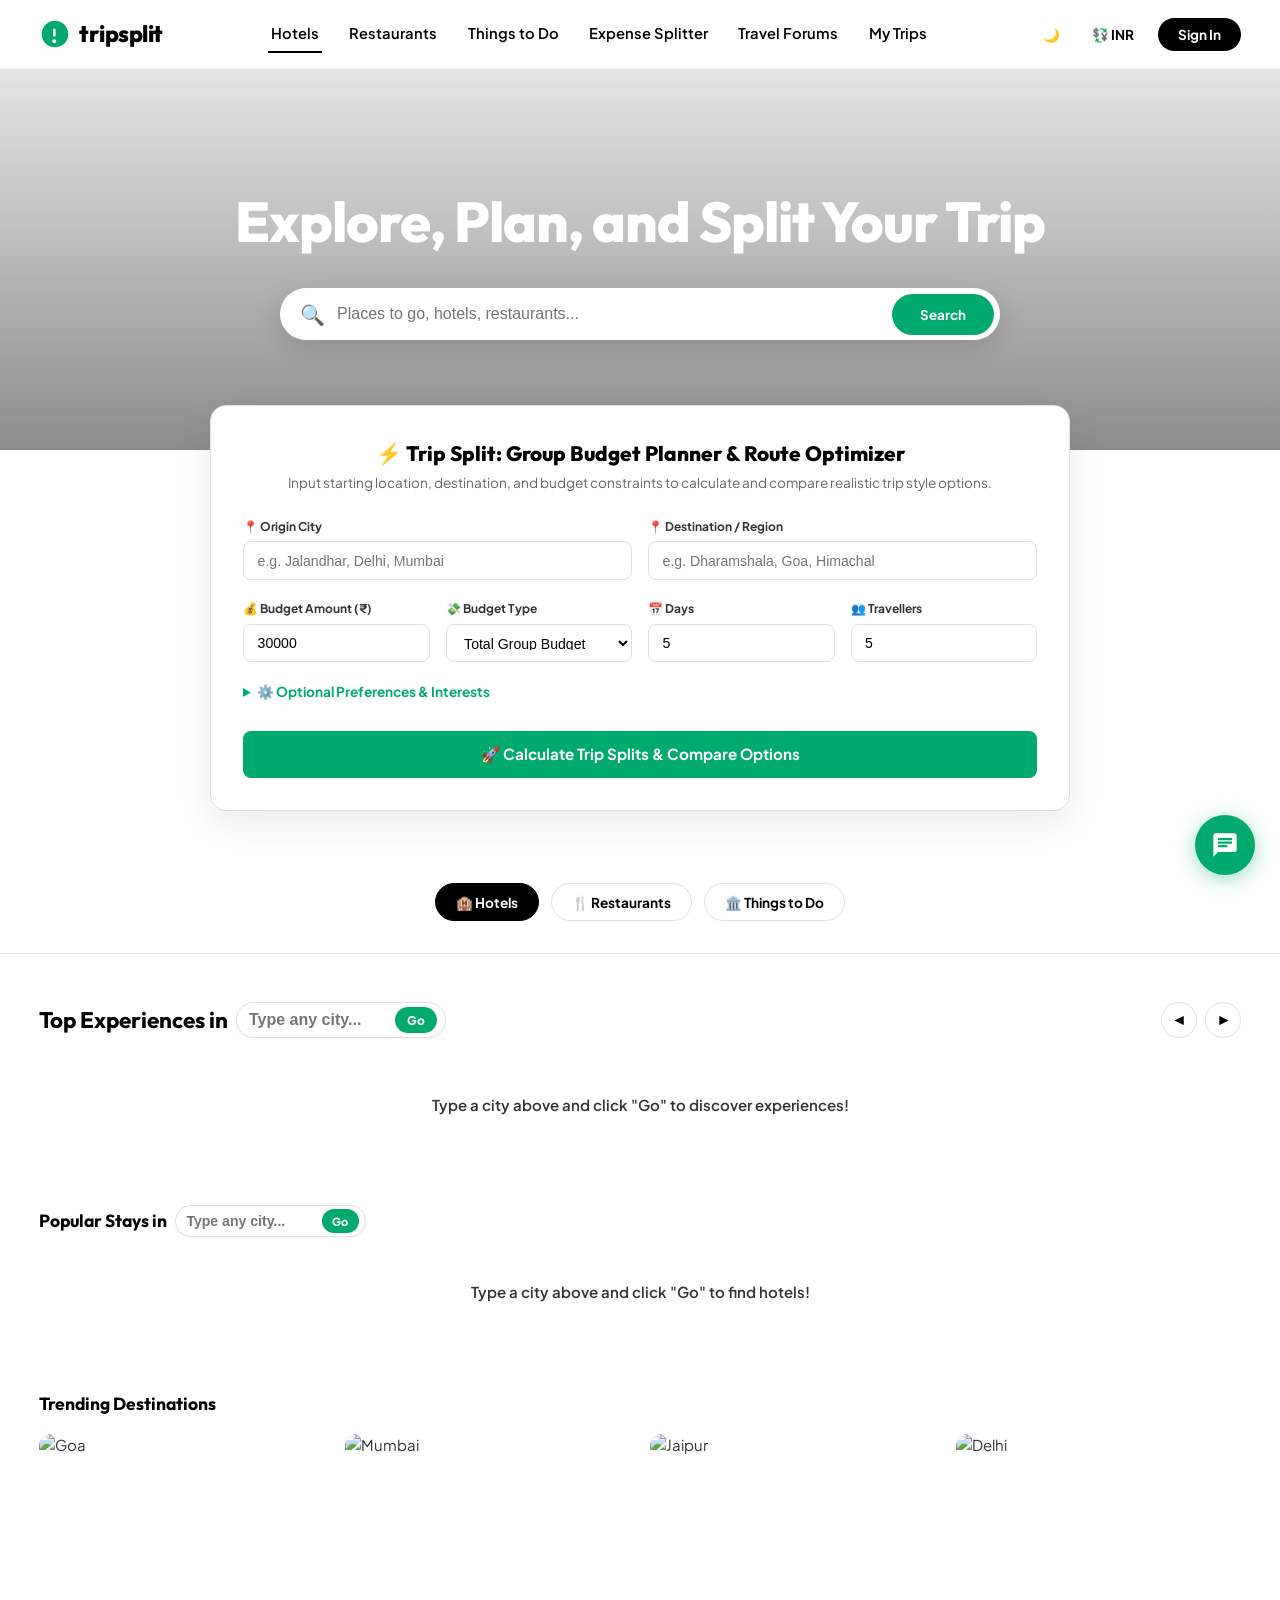
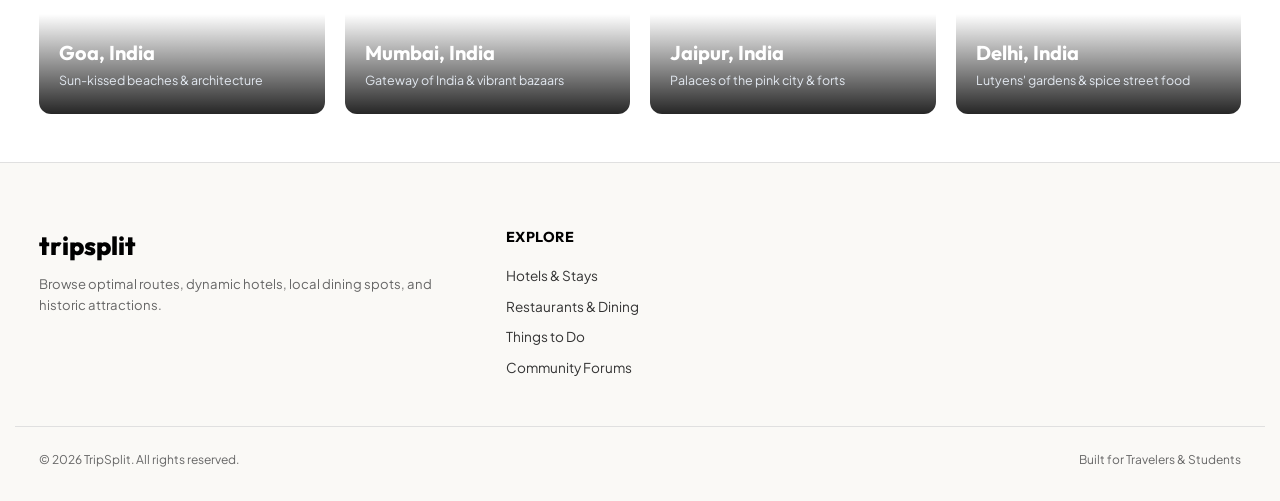
==== commit 1080821e: "itinerary: clean premium timeline design — white cards, watermark day num, time-coded rows" ====
--- a/static/index.html
+++ b/static/index.html
@@ -14,6 +14,9 @@
     <link rel="stylesheet" href="/static/style.css?v=3.0">
     <!-- Chart.js CDN -->
     <script src="https://cdn.jsdelivr.net/npm/chart.js"></script>
+    <script>
+
+    </script>
 </head>
 <body>
 
@@ -35,10 +38,12 @@
                 <a href="#" class="nav-tab-link" data-view-target="experience-results" onclick="navigateToCategoryResults('attractions'); return false;">Things to Do</a>
                 <a href="#" class="nav-tab-link" data-view-target="ledger" onclick="navigateToView('ledger'); return false;">Expense Splitter</a>
                 <a href="#" class="nav-tab-link" data-view-target="forums" onclick="navigateToView('forums'); return false;">Travel Forums</a>
+                <a href="#" class="nav-tab-link" data-view-target="profile" onclick="navigateToView('profile','trips'); return false;">My Trips</a>
             </nav>
 
             <!-- Right: Currency/Language, Sign In, Profile -->
             <div class="nav-actions">
+                <button class="nav-btn-icon" onclick="toggleDarkMode()" title="Toggle Dark Mode">🌙</button>
                 <button class="nav-btn-icon" onclick="openLanguageModal()" title="Select Language/Currency" style="font-weight: 700;">💱 INR</button>
                 
                 <!-- Non-logged in state -->
@@ -51,7 +56,7 @@
                     <div class="user-dropdown-menu">
                         <a href="#" onclick="navigateToView('profile'); return false;">My Profile</a>
                         <a href="#" onclick="navigateToView('profile', 'reviews'); return false;">My Reviews</a>
-                        <a href="#" onclick="navigateToView('profile', 'trips'); return false;">My Trips</a>
+
                         <hr>
                         <a href="#" onclick="handleSignOut(); return false;">Sign Out</a>
                     </div>
@@ -96,7 +101,7 @@
             <!-- Hero Search Banner -->
             <section class="hero-search-section">
                 <div class="hero-content">
-                    <h1>Where to?</h1>
+                    <h1 class="hero-tagline">Explore, Plan, and Split Your Trip</h1>
                     <div class="search-bar-wrapper">
                         <div class="search-input-container">
                             <span class="search-icon">🔍</span>
@@ -252,8 +257,6 @@
                 </div>
             </section>
 
-            <!-- Editorial Choice Strip Removed -->
-
             <!-- Grid Content Rows -->
             <section class="editorial-rows-section">
                 <!-- Hotels You May Like -->
@@ -304,8 +307,6 @@
                         </div>
                     </div>
                 </div>
-
-                <!-- Travel Articles Removed -->
             </section>
         </div>
 
@@ -430,9 +431,6 @@
                     <div id="dest-attractions-page-container"></div>
                 </div>
 
-                <!-- Destination Forums & Guide Tab Removed -->
-
-                <!-- Destination Split Itinerary Plan Tab -->
                 <!-- Destination Split Itinerary Plan Tab -->
                 <div id="dest-plan-tab" class="dest-subtab-pane hidden" style="margin-bottom: 4rem;">
                     <div id="plan-placeholder" class="plan-placeholder" style="padding: 3rem; text-align: center; color: var(--text-muted); background: #FAF9F6; border: 1px solid var(--border); border-radius: 12px; margin-top: 1rem;">
@@ -527,7 +525,7 @@
                                 </div>
                                 
                                 <!-- Itinerary Cards Wrapper -->
-                                <div id="plan-details-wrapper" style="display:flex; flex-direction:column; gap:1rem;">
+                                <div id="plan-details-wrapper" style="display:flex; flex-direction:column; gap:1.25rem;">
                                     <!-- Day cards populated dynamically -->
                                 </div>
                                 
--- a/static/style.css
+++ b/static/style.css
@@ -17,6 +17,27 @@
     --border-radius-sm: 8px;
     --transition: all 0.25s cubic-bezier(0.16, 1, 0.3, 1);
     --shadow: 0 4px 12px rgba(0, 0, 0, 0.05);
+    /* Dark mode overrides */
+    --dark-bg-primary: #1E1E1E;
+    --dark-bg-secondary: #2A2A2A;
+    --dark-text-primary: #FFFFFF;
+    --dark-text-secondary: #CCCCCC;
+    --dark-text-muted: #AAAAAA;
+    --dark-border: #444444;
+    --dark-accent: #00AA6C;
+    --dark-accent-hover: #008753;
+}
+
+/* Apply dark mode when .dark-mode class is on body */
+body.dark-mode {
+    --bg-primary: var(--dark-bg-primary);
+    --bg-secondary: var(--dark-bg-secondary);
+    --text-primary: var(--dark-text-primary);
+    --text-secondary: var(--dark-text-secondary);
+    --text-muted: var(--dark-text-muted);
+    --border: var(--dark-border);
+    --accent: var(--dark-accent);
+    --accent-hover: var(--dark-accent-hover);
 }
 
 /* Reset and Global Styles */
@@ -324,13 +345,21 @@
     padding: 0 1.5rem;
 }
 
-.hero-content h1 {
+.hero-tagline {
     font-size: 3.5rem;
     font-weight: 800;
     color: #FFFFFF;
     margin-bottom: 1.5rem;
     letter-spacing: -1px;
-}
+    animation: fadeIn 1.5s ease-out;
+}
+
+/* Fade-in animation */
+@keyframes fadeIn {
+  from { opacity: 0; transform: translateY(20px); }
+  to { opacity: 1; transform: translateY(0); }
+}
+
 
 .search-bar-wrapper {
     position: relative;
@@ -1932,4 +1961,328 @@
     }
 }
 
-
+/* ==========================================================================
+   ITINERARY TIMELINE – Premium Clean Design
+   ========================================================================== */
+
+/* Outer card */
+.itin-day-card {
+    background: #fff;
+    border: 1px solid #E8E8E8;
+    border-radius: 14px;
+    overflow: hidden;
+    box-shadow: 0 1px 4px rgba(0,0,0,0.04), 0 4px 16px rgba(0,0,0,0.04);
+    transition: box-shadow 0.2s ease, transform 0.2s ease;
+    position: relative;
+}
+.itin-day-card:hover {
+    box-shadow: 0 2px 8px rgba(0,0,0,0.06), 0 8px 28px rgba(0,0,0,0.07);
+    transform: translateY(-1px);
+}
+
+/* Left accent stripe — one accent color, brand green only */
+.itin-day-card::before {
+    content: '';
+    position: absolute;
+    left: 0; top: 0; bottom: 0;
+    width: 3px;
+    background: var(--accent);
+    border-radius: 14px 0 0 14px;
+    opacity: 0;
+    transition: opacity 0.2s;
+}
+.itin-day-card.open::before { opacity: 1; }
+
+/* Header row */
+.itin-day-header {
+    padding: 1rem 1.25rem 1rem 1.4rem;
+    display: flex;
+    align-items: center;
+    gap: 1rem;
+    cursor: pointer;
+    user-select: none;
+    background: #fff;
+    position: relative;
+}
+.itin-day-header:hover { background: #FAFAFA; }
+
+/* Large muted day number — watermark style */
+.itin-day-num {
+    font-family: var(--font-heading);
+    font-size: 2rem;
+    font-weight: 900;
+    color: #E8E8E8;
+    line-height: 1;
+    min-width: 2.2rem;
+    text-align: center;
+    flex-shrink: 0;
+    transition: color 0.2s;
+    letter-spacing: -1px;
+}
+.itin-day-card.open .itin-day-num { color: var(--accent); }
+
+/* Thin separator between num and text */
+.itin-day-sep {
+    width: 1px;
+    height: 32px;
+    background: #EBEBEB;
+    flex-shrink: 0;
+}
+
+.itin-day-meta { flex: 1; min-width: 0; }
+.itin-day-meta h5 {
+    margin: 0;
+    font-size: 0.9rem;
+    font-weight: 700;
+    color: #111;
+    white-space: nowrap;
+    overflow: hidden;
+    text-overflow: ellipsis;
+    line-height: 1.3;
+}
+.itin-day-meta-sub {
+    display: flex;
+    align-items: center;
+    gap: 0.5rem;
+    margin-top: 0.25rem;
+    flex-wrap: wrap;
+}
+.itin-day-stat {
+    font-size: 0.7rem;
+    color: #888;
+    font-weight: 500;
+    display: flex;
+    align-items: center;
+    gap: 0.2rem;
+}
+.itin-day-stat + .itin-day-stat::before {
+    content: '·';
+    color: #CCC;
+    font-size: 0.9rem;
+}
+
+/* Chevron */
+.itin-day-chevron {
+    width: 24px; height: 24px;
+    border: 1px solid #E4E4E4;
+    border-radius: 50%;
+    display: flex; align-items: center; justify-content: center;
+    font-size: 0.6rem;
+    color: #AAA;
+    transition: transform 0.3s cubic-bezier(0.16,1,0.3,1), border-color 0.2s, color 0.2s;
+    flex-shrink: 0;
+}
+.itin-day-card.open .itin-day-chevron {
+    transform: rotate(180deg);
+    border-color: var(--accent);
+    color: var(--accent);
+}
+
+/* Body */
+.itin-day-body {
+    max-height: 0;
+    overflow: hidden;
+    transition: max-height 0.42s cubic-bezier(0.16,1,0.3,1);
+    background: #fff;
+}
+.itin-day-card.open .itin-day-body { max-height: 3000px; }
+
+.itin-body-inner {
+    padding: 0 1.4rem 1.4rem;
+    border-top: 1px solid #F0F0F0;
+    padding-top: 1rem;
+}
+
+/* Brief summary text */
+.itin-day-desc {
+    font-size: 0.8rem;
+    color: #777;
+    line-height: 1.6;
+    margin: 0 0 1.1rem;
+}
+
+/* Transport pill — neutral, not rainbow */
+.itin-transport-pill {
+    display: inline-flex;
+    align-items: center;
+    gap: 0.35rem;
+    font-size: 0.7rem;
+    font-weight: 600;
+    padding: 0.25rem 0.7rem;
+    border-radius: 100px;
+    margin-bottom: 1.1rem;
+    width: fit-content;
+    background: #F5F5F5;
+    color: #555;
+    border: 1px solid #E4E4E4;
+    letter-spacing: 0.2px;
+}
+
+/* Timeline track */
+.itin-timeline {
+    position: relative;
+    padding-left: 2rem;
+    display: flex;
+    flex-direction: column;
+    gap: 0;
+}
+.itin-timeline::before {
+    content: '';
+    position: absolute;
+    left: 6px; top: 8px; bottom: 8px;
+    width: 1px;
+    background: #EBEBEB;
+}
+
+/* Single timeline row */
+.itin-row {
+    display: flex;
+    flex-direction: column;
+    position: relative;
+    padding-bottom: 1.1rem;
+}
+.itin-row:last-child { padding-bottom: 0; }
+
+/* Time-of-day dot — colour codes time only, nothing else */
+.itin-row-dot {
+    position: absolute;
+    left: -2rem;
+    top: 5px;
+    width: 13px; height: 13px;
+    border-radius: 50%;
+    background: #fff;
+    border: 1.5px solid #D0D0D0;
+    flex-shrink: 0;
+}
+.itin-row.morning   .itin-row-dot { border-color: #F59E0B; background: #FFFBEB; }
+.itin-row.afternoon .itin-row-dot { border-color: #3B82F6; background: #EFF6FF; }
+.itin-row.evening   .itin-row-dot { border-color: #8B5CF6; background: #F5F3FF; }
+.itin-row.night     .itin-row-dot { border-color: #374151; background: #F9FAFB; }
+
+/* Time label */
+.itin-row-time {
+    font-size: 0.62rem;
+    font-weight: 700;
+    text-transform: uppercase;
+    letter-spacing: 0.8px;
+    color: #BBB;
+    margin-bottom: 0.3rem;
+    line-height: 1;
+}
+.itin-row.morning   .itin-row-time { color: #D97706; }
+.itin-row.afternoon .itin-row-time { color: #2563EB; }
+.itin-row.evening   .itin-row-time { color: #7C3AED; }
+.itin-row.night     .itin-row-time { color: #374151; }
+
+/* Activity card inside row */
+.itin-activity {
+    background: #FAFAFA;
+    border: 1px solid #F0F0F0;
+    border-radius: 10px;
+    padding: 0.7rem 0.85rem;
+    display: flex;
+    align-items: flex-start;
+    gap: 0.75rem;
+    transition: border-color 0.15s, background 0.15s;
+    cursor: default;
+}
+.itin-activity:hover {
+    background: #F8FFF9;
+    border-color: rgba(0,170,108,0.2);
+}
+
+/* Emoji icon in a very subtle box */
+.itin-activity-icon {
+    font-size: 1rem;
+    width: 32px; height: 32px;
+    background: #F0F0F0;
+    border-radius: 8px;
+    display: flex; align-items: center; justify-content: center;
+    flex-shrink: 0;
+    margin-top: 1px;
+}
+.itin-activity.type-hotel  .itin-activity-icon { background: #ECFDF5; }
+.itin-activity.type-food   .itin-activity-icon { background: #FFFBEB; }
+.itin-activity.type-sight  .itin-activity-icon { background: #EFF6FF; }
+.itin-activity.type-bar    .itin-activity-icon { background: #F5F3FF; }
+
+.itin-activity-body { flex: 1; min-width: 0; }
+
+.itin-activity-name {
+    font-size: 0.85rem;
+    font-weight: 700;
+    color: #111;
+    line-height: 1.3;
+    white-space: nowrap;
+    overflow: hidden;
+    text-overflow: ellipsis;
+}
+
+.itin-activity-sub {
+    font-size: 0.73rem;
+    color: #888;
+    margin-top: 0.18rem;
+    line-height: 1.4;
+}
+
+.itin-activity-tags {
+    display: flex;
+    gap: 0.3rem;
+    flex-wrap: wrap;
+    margin-top: 0.4rem;
+}
+.itin-activity-tag {
+    font-size: 0.62rem;
+    font-weight: 600;
+    padding: 0.15rem 0.5rem;
+    border-radius: 100px;
+    background: #F0F0F0;
+    color: #666;
+    letter-spacing: 0.2px;
+}
+
+/* Swap hotel button */
+.itin-swap-btn {
+    font-size: 0.68rem;
+    font-weight: 600;
+    padding: 0.28rem 0.65rem;
+    border-radius: 6px;
+    border: 1px solid #E0E0E0;
+    background: #fff;
+    color: #555;
+    cursor: pointer;
+    transition: all 0.18s;
+    white-space: nowrap;
+    flex-shrink: 0;
+    align-self: center;
+}
+.itin-swap-btn:hover {
+    border-color: var(--accent);
+    color: var(--accent);
+    background: #F0FDF4;
+}
+
+/* Cab upgrade row */
+.itin-cab-upgrade {
+    display: flex;
+    justify-content: space-between;
+    align-items: center;
+    margin-top: 1rem;
+    padding: 0.7rem 0.85rem;
+    background: #F8F9FF;
+    border: 1px solid #E0E7FF;
+    border-radius: 10px;
+    font-size: 0.75rem;
+    color: #374151;
+    font-weight: 500;
+}
+.itin-cab-upgrade label {
+    display: flex;
+    align-items: center;
+    gap: 0.35rem;
+    cursor: pointer;
+    font-weight: 600;
+    color: #4F46E5;
+}
+
+
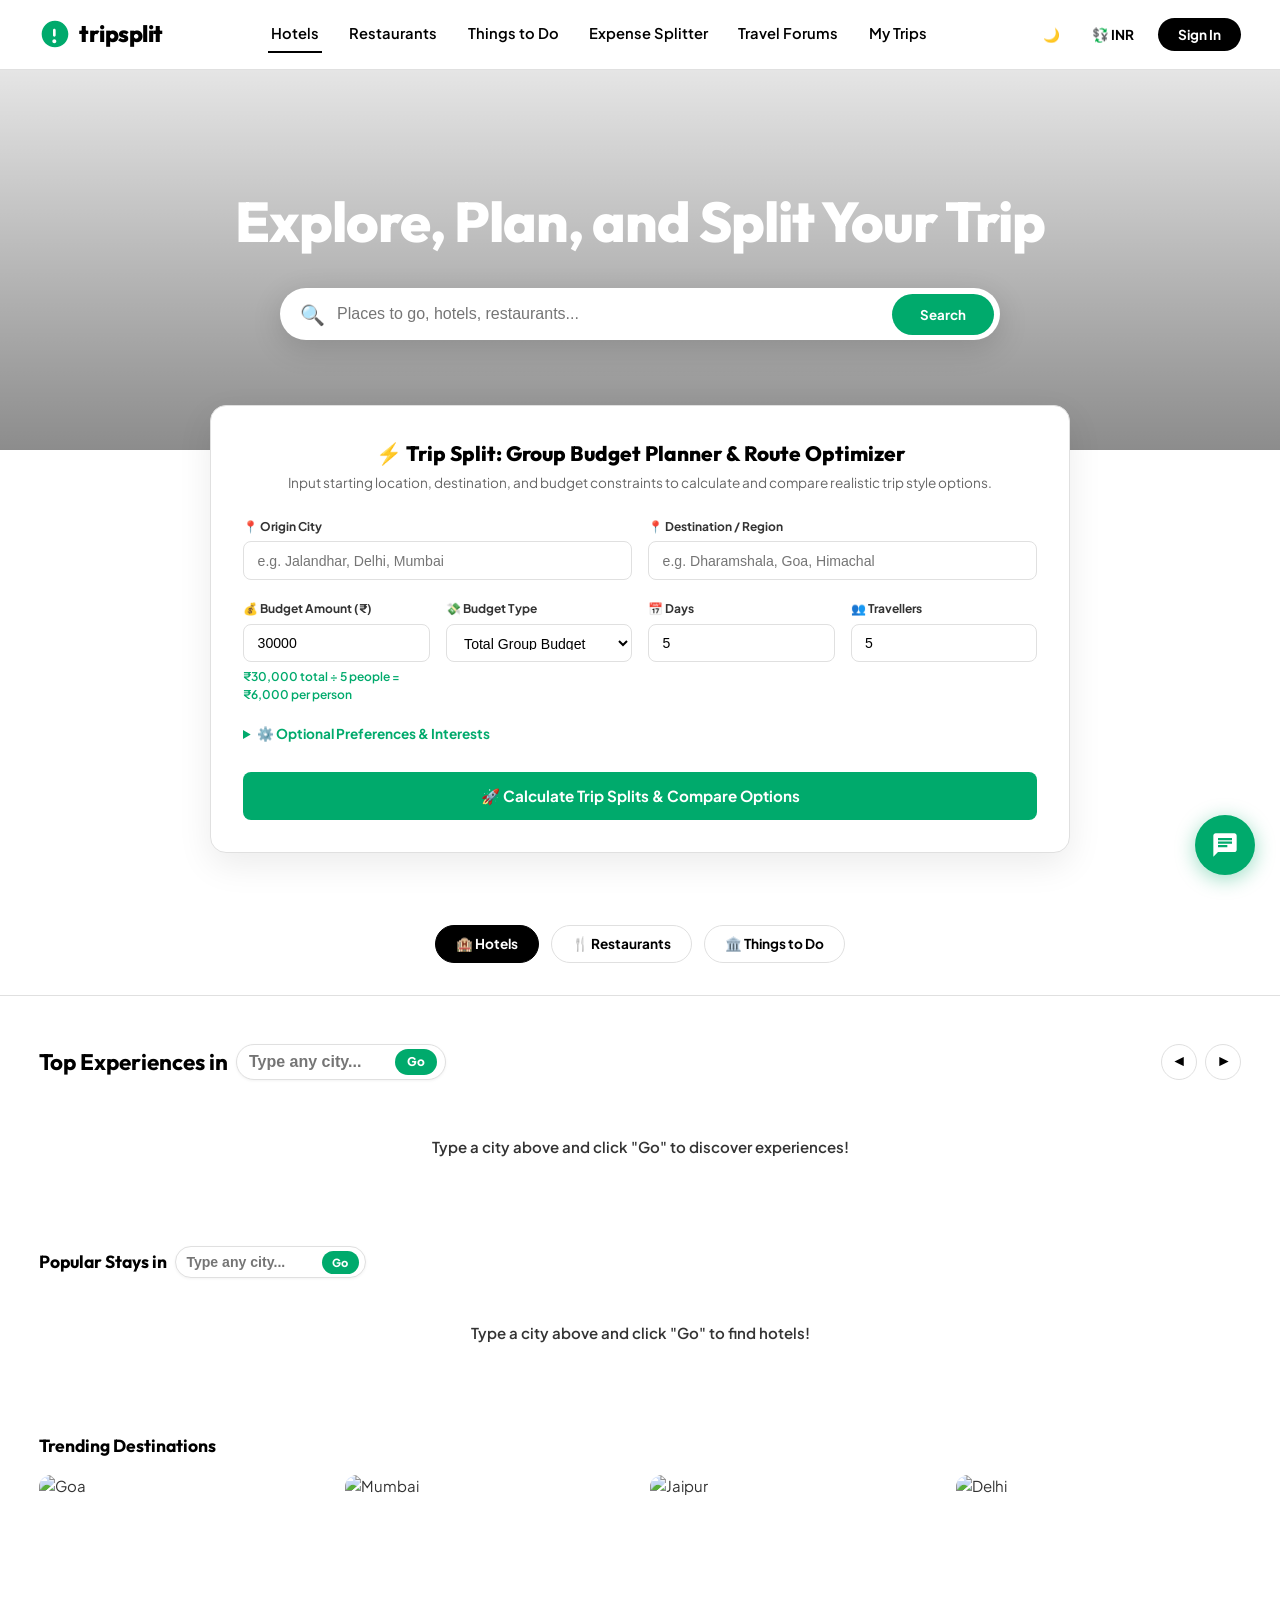
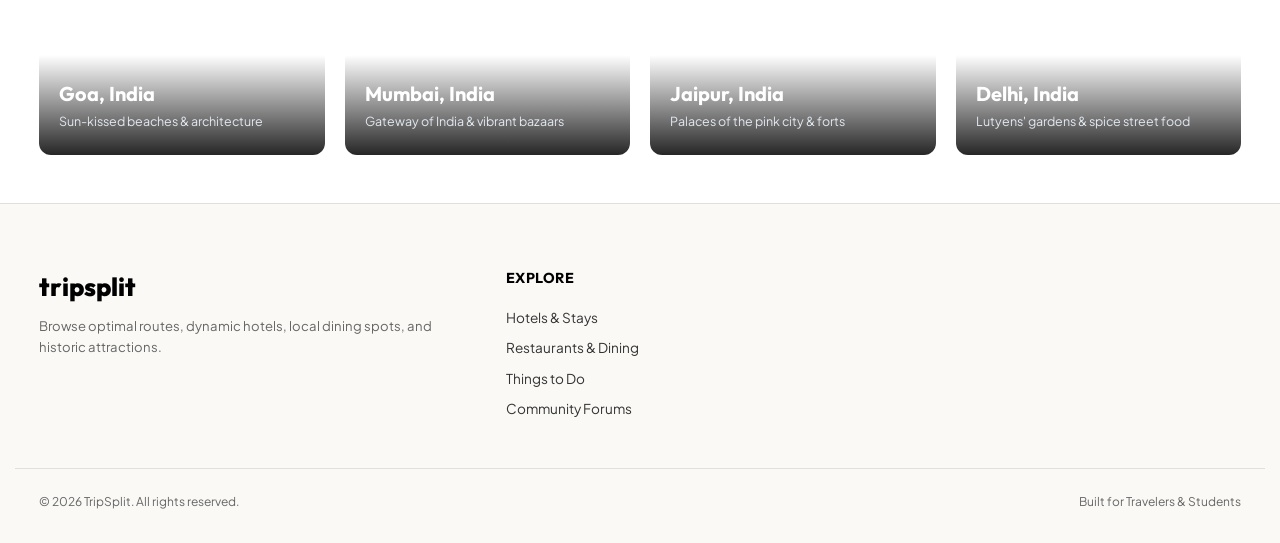
==== commit 8b06db96: "Implement frontend UX makeover, mobile responsiveness, input validations, loading spinner, and verce" ====
--- a/static/index.html
+++ b/static/index.html
@@ -68,6 +68,12 @@
         </div>
     </header>
 
+    <!-- Global Loader Spinner -->
+    <div id="loader" style="display:none; text-align:center; padding: 2rem;">
+      <div class="spinner"></div>
+      <p id="loader-text">Fetching venues...</p>
+    </div>
+
     <!-- MOBILE LEFT DRAWER -->
     <div id="mobile-drawer" class="mobile-drawer-overlay hidden" onclick="toggleMobileDrawer()">
         <div class="drawer-content" onclick="event.stopPropagation()">
@@ -137,6 +143,7 @@
                             <div>
                                 <label style="font-size:0.75rem; font-weight:700; color:var(--text-secondary); display:block; margin-bottom:0.35rem;">💰 Budget Amount (₹)</label>
                                 <input type="number" id="opt-home-budget" value="30000" min="1000" required style="width:100%; padding:0.65rem 0.85rem; border:1px solid var(--border); border-radius:8px; font-size:0.88rem; outline:none;">
+                                <div id="home-budget-preview" style="font-size:0.75rem; color:var(--accent); font-weight:600; margin-top:0.35rem; min-height:15px;"></div>
                             </div>
                             <div>
                                 <label style="font-size:0.75rem; font-weight:700; color:var(--text-secondary); display:block; margin-bottom:0.35rem;">💸 Budget Type</label>
@@ -332,6 +339,15 @@
                     <button class="subtab-btn" data-subtab="dest-restaurants" onclick="switchDestSubtab('dest-restaurants')">Restaurants</button>
                     <button class="subtab-btn" data-subtab="dest-attractions" onclick="switchDestSubtab('dest-attractions')">Things to Do</button>
                 </div>
+            </div>
+
+            <!-- Seasonal Warning Banner -->
+            <div id="seasonal-warning-banner" class="hidden nav-container" style="background:#FFFBEB; border:1px solid #FCD34D; border-radius:12px; padding:1rem; margin-top:1.5rem; display:flex; justify-content:space-between; align-items:center; gap:1rem; color:#92400E; font-size:0.88rem; font-weight:600; box-shadow:0 4px 15px rgba(0,0,0,0.02);">
+                <div style="display:flex; align-items:center; gap:0.5rem;">
+                    <span style="font-size:1.25rem;">⚠️</span>
+                    <span id="seasonal-warning-text"></span>
+                </div>
+                <button onclick="document.getElementById('seasonal-warning-banner').classList.add('hidden')" style="background:none; border:none; color:#92400E; font-size:1.15rem; cursor:pointer; font-weight:800; outline:none; padding:0 0.25rem;">×</button>
             </div>
 
             <!-- City Subtabs Content -->
@@ -459,6 +475,10 @@
                                     </button>
                                     <button class="btn-secondary" onclick="exportItineraryCSV()" style="font-size:0.85rem; padding:0.6rem 1.25rem; border-radius:8px; font-weight:600;">
                                         📄 Export CSV
+                                    </button>
+                                    <button class="btn-secondary" id="share-plan-btn" onclick="copyPlanToClipboard()" style="font-size:0.85rem; padding:0.6rem 1.25rem; border-radius:8px; font-weight:600; position:relative;">
+                                        🔗 Share Plan
+                                        <span id="share-copied-tooltip" class="hidden" style="position:absolute; top:-35px; left:50%; transform:translateX(-50%); background:#333; color:#fff; font-size:0.75rem; padding:0.25rem 0.5rem; border-radius:4px; white-space:nowrap; z-index:100;">Copied!</span>
                                     </button>
                                 </div>
                             </div>
--- a/static/style.css
+++ b/static/style.css
@@ -2285,4 +2285,34 @@
     color: #4F46E5;
 }
 
-
+.spinner {
+  width: 40px; height: 40px;
+  border: 4px solid #f3f3f3;
+  border-top: 4px solid #3498db;
+  border-radius: 50%;
+  animation: spin 1s linear infinite;
+  margin: 0 auto 1rem;
+}
+@keyframes spin {
+  to { transform: rotate(360deg); }
+}
+
+@media (max-width: 768px) {
+  .container, .plan-card, .sidebar-filters-box {
+    width: 100% !important;
+    padding: 1rem !important;
+    margin: 0 !important;
+  }
+  .input-row {
+    flex-direction: column !important;
+    gap: 0.75rem !important;
+  }
+  table {
+    font-size: 0.8rem;
+  }
+  td, th {
+    padding: 0.4rem !important;
+  }
+}
+
+
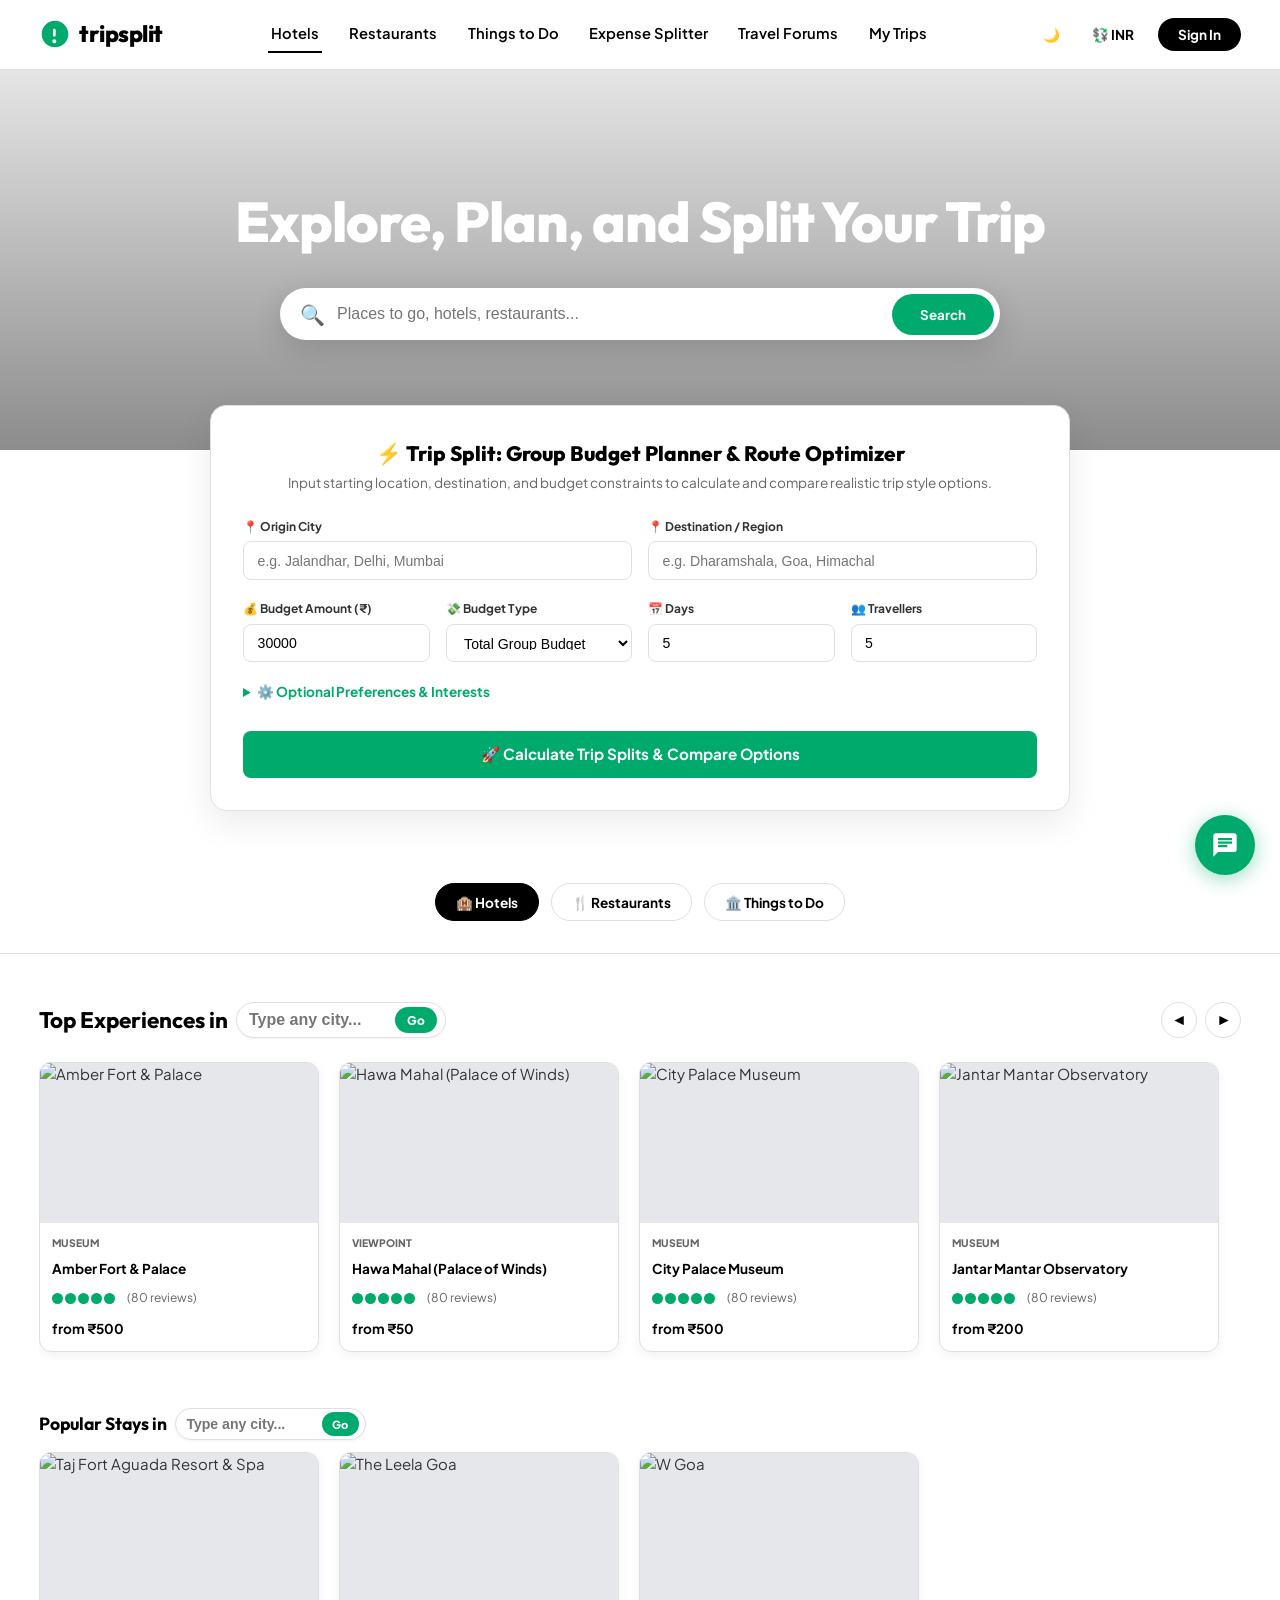
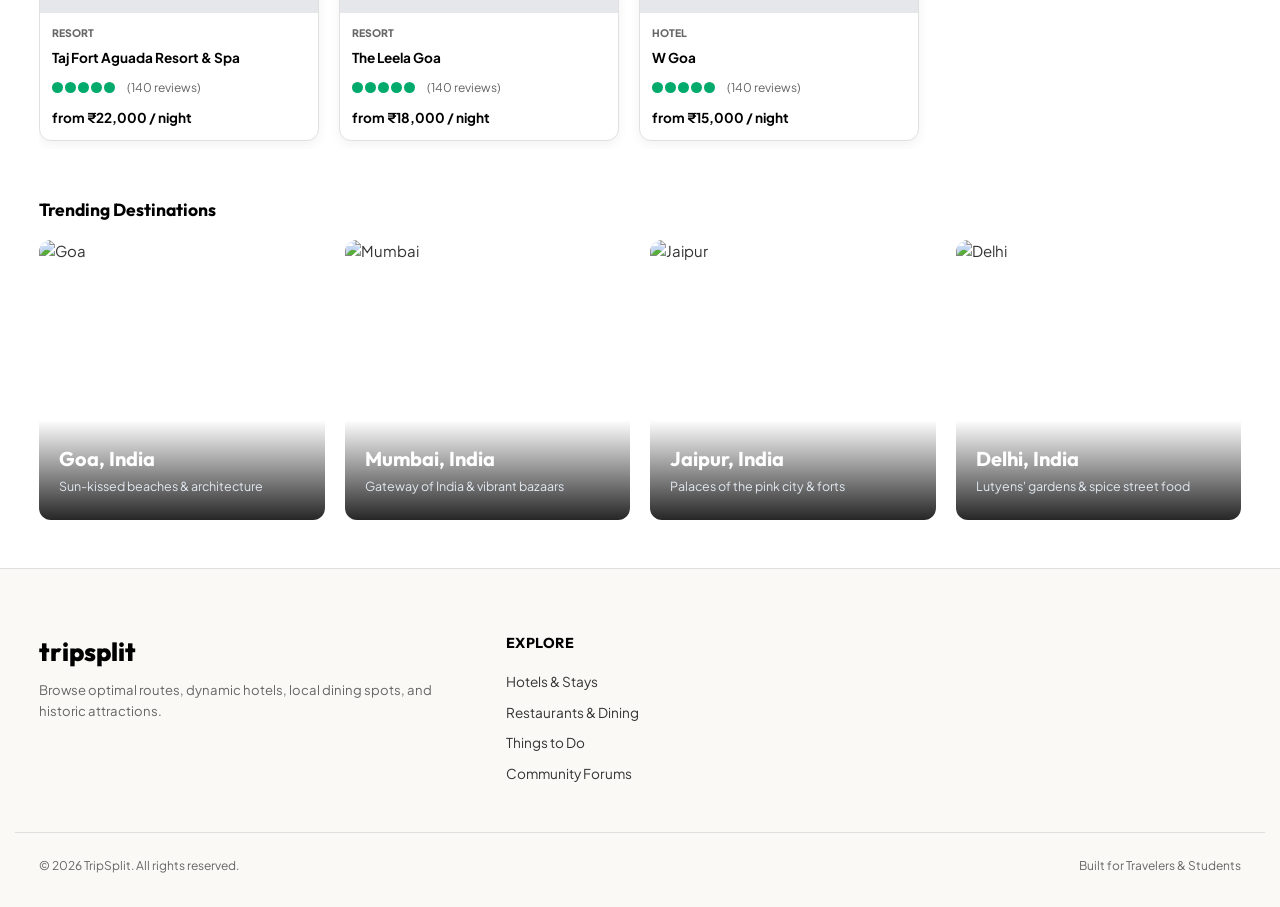
==== commit 710cb0b8: "fix: optimize overpass query radius, add rich offline database, default home widgets and add dropdow" ====
--- a/static/index.html
+++ b/static/index.html
@@ -143,7 +143,6 @@
                             <div>
                                 <label style="font-size:0.75rem; font-weight:700; color:var(--text-secondary); display:block; margin-bottom:0.35rem;">💰 Budget Amount (₹)</label>
                                 <input type="number" id="opt-home-budget" value="30000" min="1000" required style="width:100%; padding:0.65rem 0.85rem; border:1px solid var(--border); border-radius:8px; font-size:0.88rem; outline:none;">
-                                <div id="home-budget-preview" style="font-size:0.75rem; color:var(--accent); font-weight:600; margin-top:0.35rem; min-height:15px;"></div>
                             </div>
                             <div>
                                 <label style="font-size:0.75rem; font-weight:700; color:var(--text-secondary); display:block; margin-bottom:0.35rem;">💸 Budget Type</label>
@@ -169,18 +168,18 @@
                                 <div>
                                     <label style="font-size:0.75rem; font-weight:700; color:var(--text-secondary); display:block; margin-bottom:0.25rem;">🍂 Travel Month</label>
                                     <select id="opt-home-month" style="width:100%; padding:0.5rem; border:1px solid var(--border); border-radius:6px; font-size:0.82rem; background:#fff;">
-                                        <option value="January">January</option>
-                                        <option value="February">February</option>
-                                        <option value="March">March</option>
-                                        <option value="April">April</option>
-                                        <option value="May">May</option>
-                                        <option value="June">June</option>
-                                        <option value="July">July</option>
+                                        <option value="January">January (Winter)</option>
+                                        <option value="February">February (Winter)</option>
+                                        <option value="March">March (Spring)</option>
+                                        <option value="April">April (Summer)</option>
+                                        <option value="May">May (Summer)</option>
+                                        <option value="June">June (Monsoon)</option>
+                                        <option value="July">July (Monsoon)</option>
                                         <option value="August" selected>August (Monsoon)</option>
-                                        <option value="September">September</option>
-                                        <option value="October">October</option>
-                                        <option value="November">November</option>
-                                        <option value="December">December</option>
+                                        <option value="September">September (Monsoon)</option>
+                                        <option value="October">October (Autumn)</option>
+                                        <option value="November">November (Autumn)</option>
+                                        <option value="December">December (Winter)</option>
                                     </select>
                                 </div>
                                 <div>
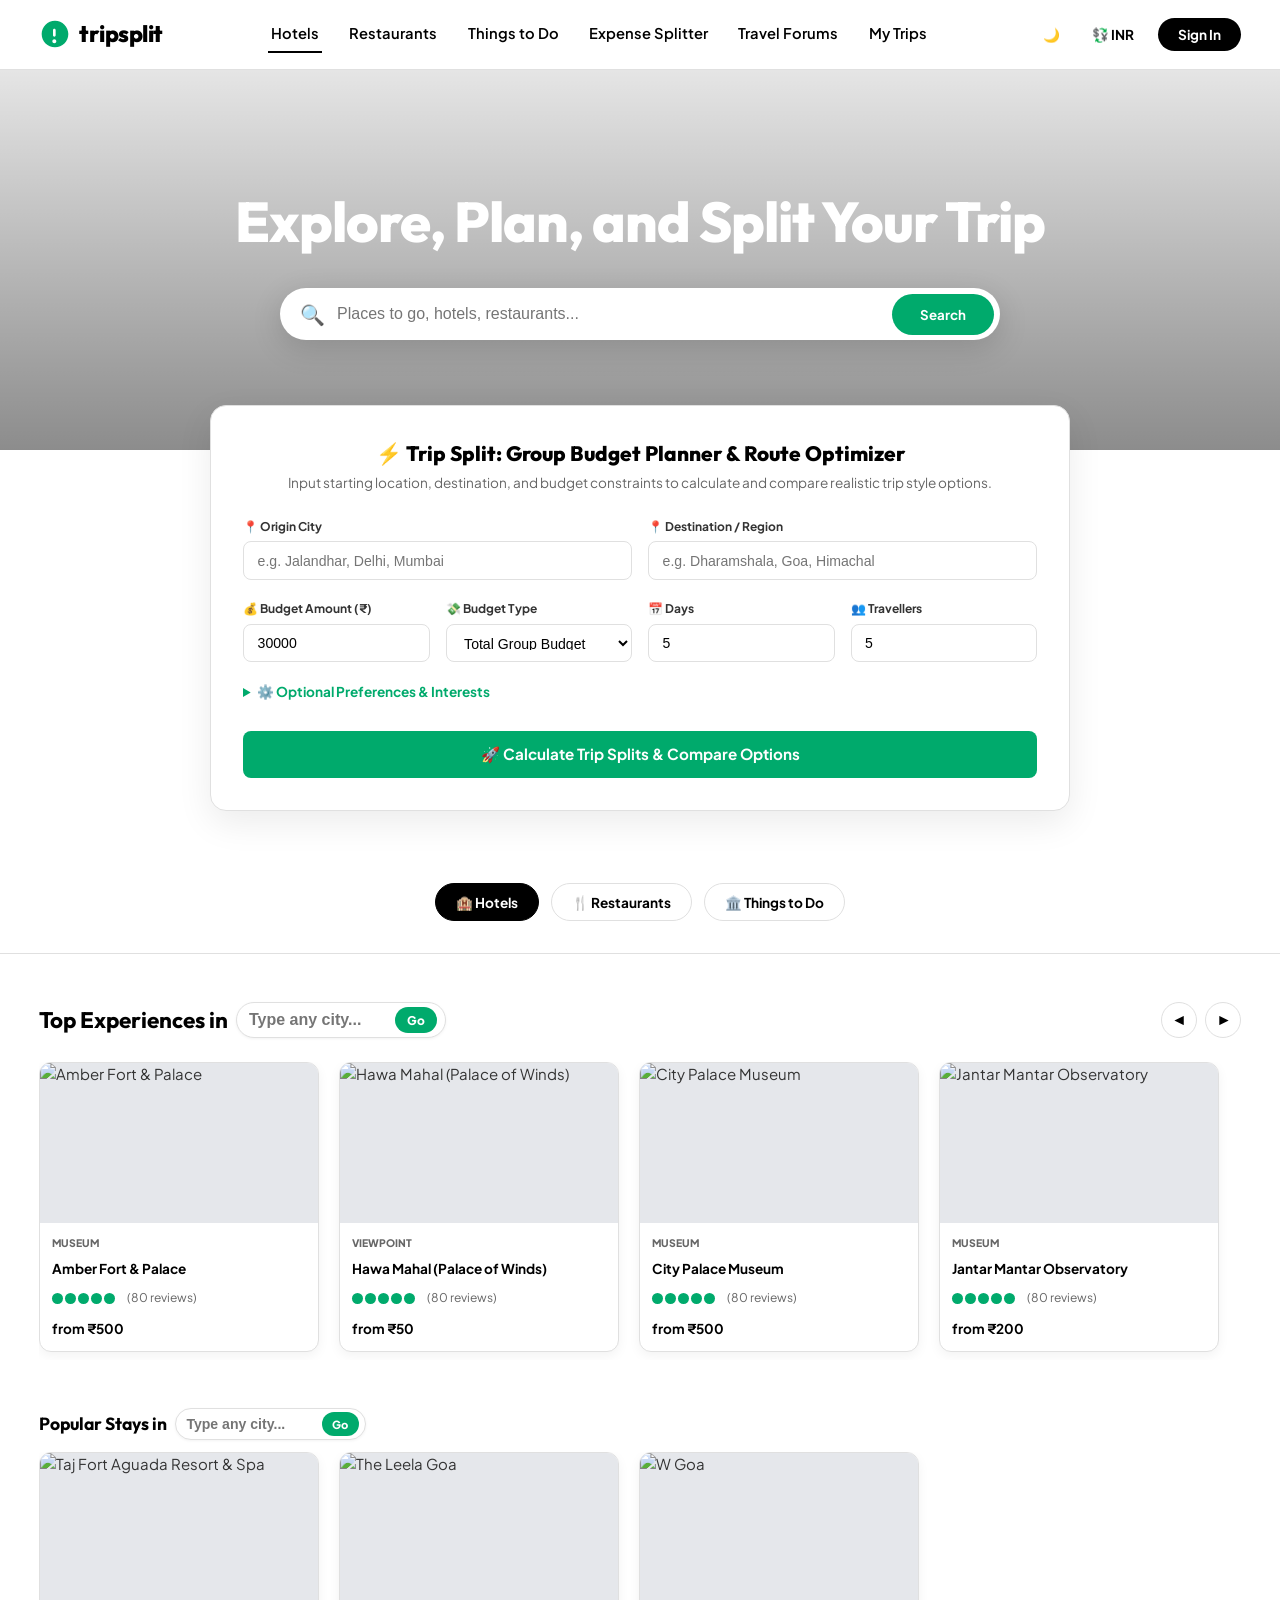
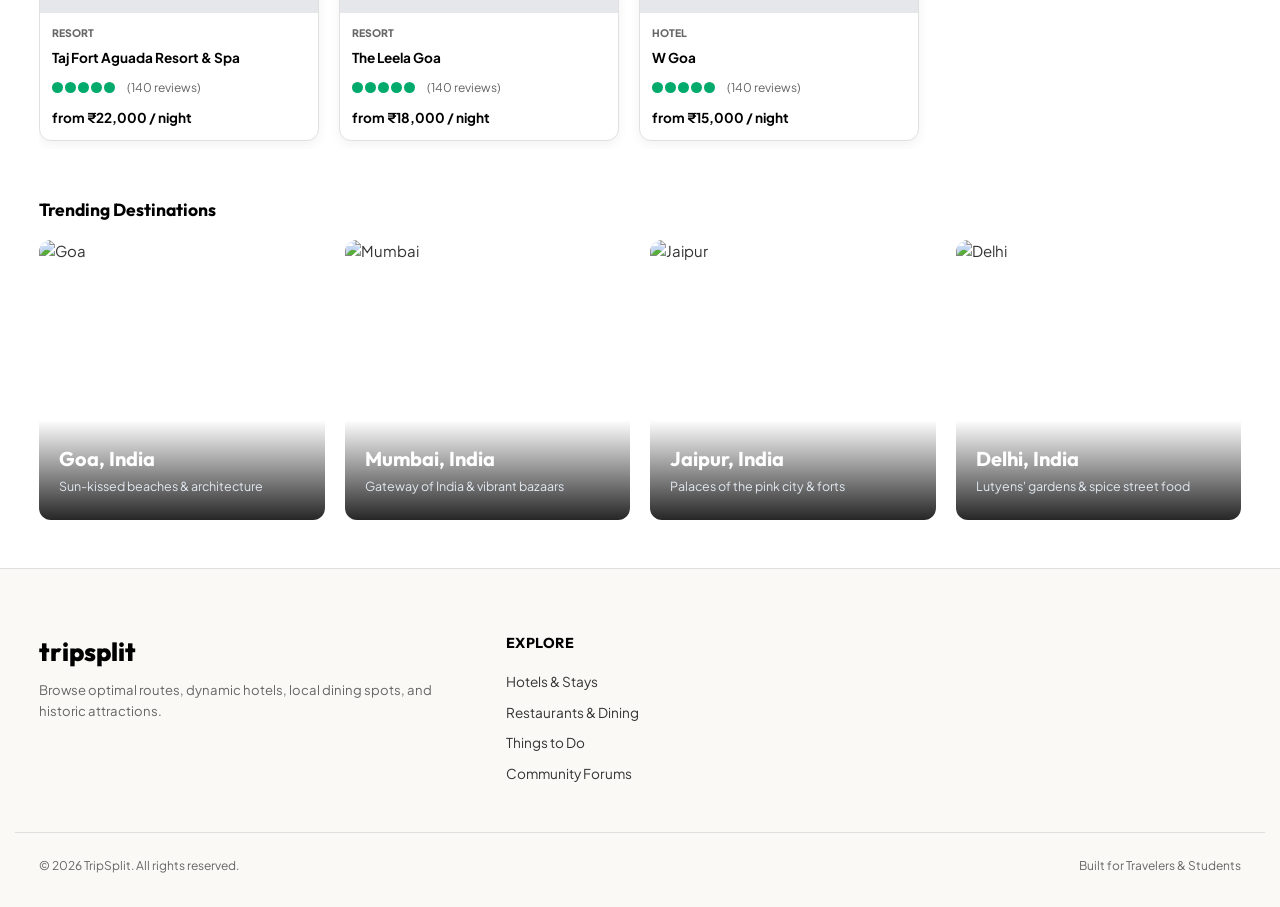
==== commit 7067c819: "remove: delete the floating chatbot assistant (Ollie) from index.html" ====
--- a/static/index.html
+++ b/static/index.html
@@ -1773,33 +1773,7 @@
         </div>
     </div>
 
-    <!-- FLOATING CHATBOT WIDGET -->
-    <button id="floating-chat-badge" class="chat-badge-btn" onclick="toggleFloatingChat()" title="Ask TripSplit AI Assistant">
-        <svg viewBox="0 0 24 24" width="28" height="28" fill="#FFFFFF" xmlns="http://www.w3.org/2000/svg">
-            <path d="M20 2H4c-1.1 0-1.99.9-1.99 2L2 22l4-4h14c1.1 0 2-.9 2-2V4c0-1.1-.9-2-2-2zM6 9h12v2H6V9zm8 5H6v-2h8v2zm4-6H6V6h12v2z"/>
-        </svg>
-    </button>
-
-    <div id="floating-chat-container" class="floating-chat-widget hidden">
-        <div class="chat-widget-header">
-            <div style="display:flex; align-items:center; gap:0.5rem;">
-                <span class="assistant-avatar-dot">🟢</span>
-                <strong>Ollie - TripSplit Assistant</strong>
-            </div>
-            <button class="minimize-chat-btn" onclick="toggleFloatingChat()">&times;</button>
-        </div>
-        <div class="chat-widget-body">
-            <div id="assistant-chat-box" class="chat-messages-container">
-                <div class="chat-message assistant">
-                    Hi! I'm Ollie, your TripSplit travel assistant. 🚀 Ask me about hotels, dining, budget tips, or custom itineraries!
-                </div>
-            </div>
-            <div class="chat-input-row">
-                <input type="text" id="assistant-chat-input" placeholder="Ask Ollie something..." onkeypress="handleChatInputKeyPress(event)">
-                <button id="assistant-chat-btn" onclick="handleSendChatMessage()">Send</button>
-            </div>
-        </div>
-    </div>
+
 
     <!-- Beautiful City Prompt Modal -->
     <div id="city-prompt-modal" class="modal hidden" style="z-index: 10000; position:fixed; top:0; left:0; width:100%; height:100%; background:rgba(0,0,0,0.4); display:flex; align-items:center; justify-content:center;">
--- a/static/style.css
+++ b/static/style.css
@@ -1967,17 +1967,19 @@
 
 /* Outer card */
 .itin-day-card {
-    background: #fff;
-    border: 1px solid #E8E8E8;
-    border-radius: 14px;
+    background: #ffffff;
+    border: 1px solid #E5E7EB;
+    border-radius: 16px;
     overflow: hidden;
-    box-shadow: 0 1px 4px rgba(0,0,0,0.04), 0 4px 16px rgba(0,0,0,0.04);
-    transition: box-shadow 0.2s ease, transform 0.2s ease;
+    box-shadow: 0 4px 6px -1px rgba(0, 0, 0, 0.05), 0 2px 4px -1px rgba(0, 0, 0, 0.03);
+    transition: all 0.3s cubic-bezier(0.4, 0, 0.2, 1);
     position: relative;
+    margin-bottom: 1.25rem;
 }
 .itin-day-card:hover {
-    box-shadow: 0 2px 8px rgba(0,0,0,0.06), 0 8px 28px rgba(0,0,0,0.07);
-    transform: translateY(-1px);
+    box-shadow: 0 10px 15px -3px rgba(0, 0, 0, 0.08), 0 4px 6px -2px rgba(0, 0, 0, 0.04);
+    transform: translateY(-2px);
+    border-color: #D1D5DB;
 }
 
 /* Left accent stripe — one accent color, brand green only */
@@ -1985,120 +1987,148 @@
     content: '';
     position: absolute;
     left: 0; top: 0; bottom: 0;
-    width: 3px;
-    background: var(--accent);
-    border-radius: 14px 0 0 14px;
+    width: 4px;
+    background: linear-gradient(180deg, var(--accent) 0%, #a78bfa 100%);
+    border-radius: 16px 0 0 16px;
     opacity: 0;
-    transition: opacity 0.2s;
+    transition: opacity 0.3s ease;
 }
 .itin-day-card.open::before { opacity: 1; }
 
 /* Header row */
 .itin-day-header {
-    padding: 1rem 1.25rem 1rem 1.4rem;
-    display: flex;
-    align-items: center;
-    gap: 1rem;
+    padding: 1.2rem 1.5rem;
+    display: flex;
+    align-items: center;
+    gap: 1.25rem;
     cursor: pointer;
     user-select: none;
-    background: #fff;
+    background: #ffffff;
     position: relative;
-}
-.itin-day-header:hover { background: #FAFAFA; }
+    transition: background-color 0.2s ease;
+}
+.itin-day-header:hover { background: #F9FAFB; }
+.itin-day-card.open .itin-day-header { background: #F9FAFB; }
 
 /* Large muted day number — watermark style */
 .itin-day-num {
     font-family: var(--font-heading);
-    font-size: 2rem;
-    font-weight: 900;
-    color: #E8E8E8;
+    font-size: 2.2rem;
+    font-weight: 800;
     line-height: 1;
-    min-width: 2.2rem;
+    min-width: 2.5rem;
     text-align: center;
     flex-shrink: 0;
-    transition: color 0.2s;
+    background: linear-gradient(135deg, #1F2937 0%, #6B7280 100%);
+    -webkit-background-clip: text;
+    -webkit-text-fill-color: transparent;
+    transition: all 0.3s ease;
     letter-spacing: -1px;
 }
-.itin-day-card.open .itin-day-num { color: var(--accent); }
+.itin-day-card.open .itin-day-num {
+    background: linear-gradient(135deg, var(--accent) 0%, #8B5CF6 100%);
+    -webkit-background-clip: text;
+    -webkit-text-fill-color: transparent;
+    transform: scale(1.05);
+}
 
 /* Thin separator between num and text */
 .itin-day-sep {
     width: 1px;
-    height: 32px;
-    background: #EBEBEB;
+    height: 36px;
+    background: #E5E7EB;
     flex-shrink: 0;
 }
 
 .itin-day-meta { flex: 1; min-width: 0; }
 .itin-day-meta h5 {
     margin: 0;
-    font-size: 0.9rem;
-    font-weight: 700;
-    color: #111;
-    white-space: nowrap;
-    overflow: hidden;
-    text-overflow: ellipsis;
-    line-height: 1.3;
+    font-size: 1.05rem;
+    font-weight: 700;
+    color: #111827;
+    line-height: 1.4;
+    white-space: normal;
+    word-break: break-word;
 }
 .itin-day-meta-sub {
     display: flex;
     align-items: center;
     gap: 0.5rem;
-    margin-top: 0.25rem;
+    margin-top: 0.4rem;
     flex-wrap: wrap;
 }
 .itin-day-stat {
-    font-size: 0.7rem;
-    color: #888;
-    font-weight: 500;
-    display: flex;
-    align-items: center;
-    gap: 0.2rem;
+    font-size: 0.72rem;
+    color: #4B5563;
+    font-weight: 600;
+    background: #F3F4F6;
+    padding: 0.2rem 0.55rem;
+    border-radius: 6px;
+    display: flex;
+    align-items: center;
+    gap: 0.25rem;
+    border: 1px solid #E5E7EB;
+    transition: all 0.2s ease;
+}
+.itin-day-stat:hover {
+    background: #E5E7EB;
 }
 .itin-day-stat + .itin-day-stat::before {
-    content: '·';
-    color: #CCC;
-    font-size: 0.9rem;
+    display: none;
 }
 
 /* Chevron */
 .itin-day-chevron {
-    width: 24px; height: 24px;
-    border: 1px solid #E4E4E4;
+    width: 28px; height: 28px;
+    border: 1px solid #E5E7EB;
     border-radius: 50%;
     display: flex; align-items: center; justify-content: center;
-    font-size: 0.6rem;
-    color: #AAA;
-    transition: transform 0.3s cubic-bezier(0.16,1,0.3,1), border-color 0.2s, color 0.2s;
+    font-size: 0.65rem;
+    color: #9CA3AF;
+    transition: all 0.3s cubic-bezier(0.4, 0, 0.2, 1);
     flex-shrink: 0;
+    background: #FFFFFF;
+    box-shadow: 0 1px 2px rgba(0,0,0,0.05);
+}
+.itin-day-chevron:hover {
+    border-color: #D1D5DB;
+    color: #4B5563;
 }
 .itin-day-card.open .itin-day-chevron {
     transform: rotate(180deg);
     border-color: var(--accent);
-    color: var(--accent);
+    color: #ffffff;
+    background: var(--accent);
+    box-shadow: 0 4px 6px -1px rgba(124, 58, 237, 0.2);
 }
 
 /* Body */
 .itin-day-body {
     max-height: 0;
     overflow: hidden;
-    transition: max-height 0.42s cubic-bezier(0.16,1,0.3,1);
-    background: #fff;
-}
-.itin-day-card.open .itin-day-body { max-height: 3000px; }
+    transition: max-height 0.45s cubic-bezier(0.4, 0, 0.2, 1);
+    background: #ffffff;
+}
+.itin-day-card.open .itin-day-body { max-height: 3500px; }
 
 .itin-body-inner {
-    padding: 0 1.4rem 1.4rem;
-    border-top: 1px solid #F0F0F0;
-    padding-top: 1rem;
+    padding: 0 1.5rem 1.5rem;
+    border-top: 1px solid #E5E7EB;
+    padding-top: 1.25rem;
+    background: #FAFAFA;
 }
 
 /* Brief summary text */
 .itin-day-desc {
-    font-size: 0.8rem;
-    color: #777;
+    font-size: 0.85rem;
+    color: #4B5563;
     line-height: 1.6;
-    margin: 0 0 1.1rem;
+    margin: 0 0 1.25rem;
+    background: #ffffff;
+    padding: 0.85rem 1.1rem;
+    border-radius: 10px;
+    border: 1px solid #E5E7EB;
+    box-shadow: inset 0 1px 2px rgba(0,0,0,0.02);
 }
 
 /* Transport pill — neutral, not rainbow */
@@ -2174,28 +2204,30 @@
 .itin-row.evening   .itin-row-time { color: #7C3AED; }
 .itin-row.night     .itin-row-time { color: #374151; }
 
-/* Activity card inside row */
 .itin-activity {
-    background: #FAFAFA;
-    border: 1px solid #F0F0F0;
-    border-radius: 10px;
-    padding: 0.7rem 0.85rem;
+    background: #ffffff;
+    border: 1px solid #E5E7EB;
+    border-radius: 12px;
+    padding: 0.85rem 1rem;
     display: flex;
     align-items: flex-start;
-    gap: 0.75rem;
-    transition: border-color 0.15s, background 0.15s;
+    gap: 0.85rem;
+    transition: all 0.25s cubic-bezier(0.4, 0, 0.2, 1);
     cursor: default;
+    box-shadow: 0 1px 3px rgba(0,0,0,0.02);
 }
 .itin-activity:hover {
-    background: #F8FFF9;
-    border-color: rgba(0,170,108,0.2);
+    background: #ffffff;
+    border-color: var(--accent);
+    box-shadow: 0 10px 15px -3px rgba(124, 58, 237, 0.05), 0 4px 6px -2px rgba(124, 58, 237, 0.02);
+    transform: translateX(3px);
 }
 
 /* Emoji icon in a very subtle box */
 .itin-activity-icon {
     font-size: 1rem;
-    width: 32px; height: 32px;
-    background: #F0F0F0;
+    width: 34px; height: 34px;
+    background: #F3F4F6;
     border-radius: 8px;
     display: flex; align-items: center; justify-content: center;
     flex-shrink: 0;
@@ -2209,13 +2241,12 @@
 .itin-activity-body { flex: 1; min-width: 0; }
 
 .itin-activity-name {
-    font-size: 0.85rem;
-    font-weight: 700;
-    color: #111;
-    line-height: 1.3;
-    white-space: nowrap;
-    overflow: hidden;
-    text-overflow: ellipsis;
+    font-size: 0.88rem;
+    font-weight: 700;
+    color: #111827;
+    line-height: 1.4;
+    white-space: normal;
+    word-break: break-word;
 }
 
 .itin-activity-sub {
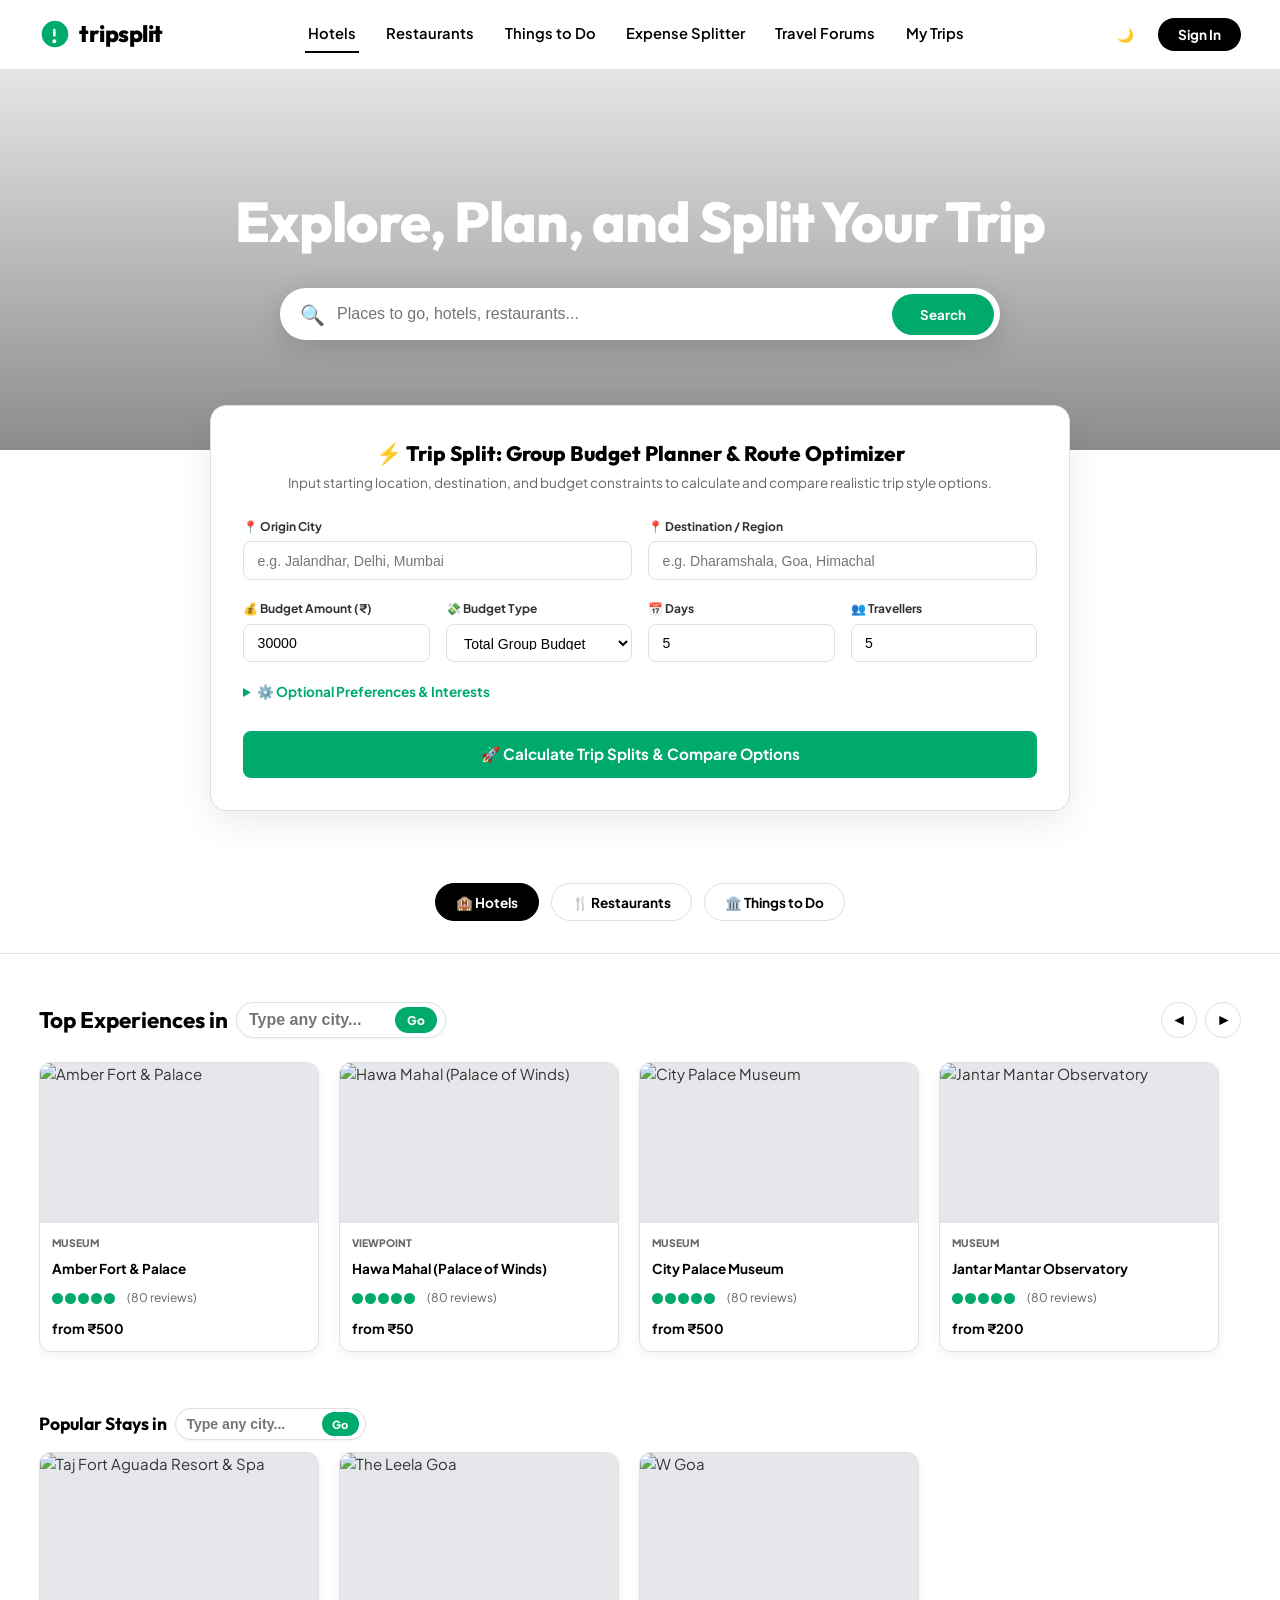
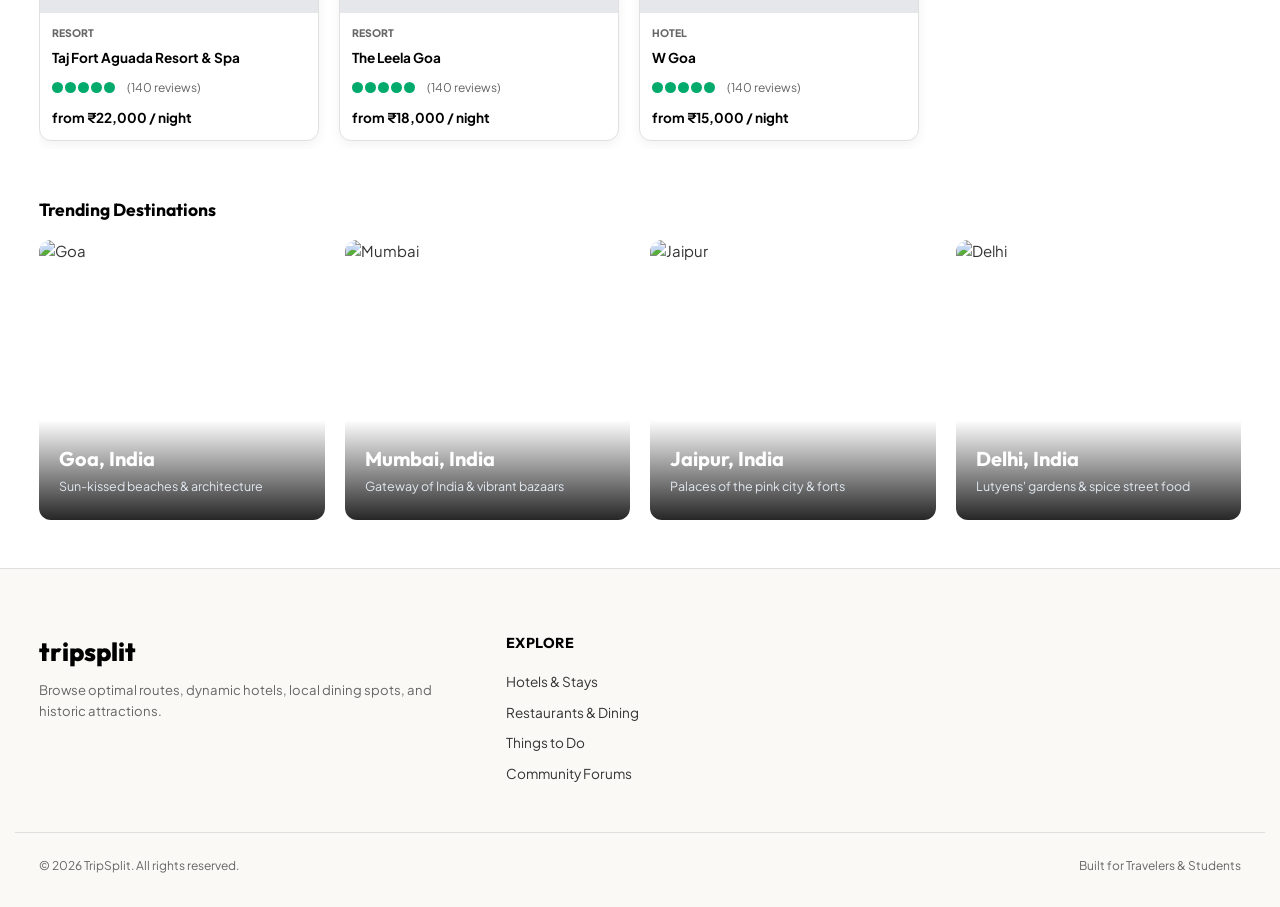
==== commit b0ff0866: "docs: redesign PowerPoint presentation deck with native XML transitions, zero emojis, and no currenc" ====
--- a/static/index.html
+++ b/static/index.html
@@ -44,7 +44,6 @@
             <!-- Right: Currency/Language, Sign In, Profile -->
             <div class="nav-actions">
                 <button class="nav-btn-icon" onclick="toggleDarkMode()" title="Toggle Dark Mode">🌙</button>
-                <button class="nav-btn-icon" onclick="openLanguageModal()" title="Select Language/Currency" style="font-weight: 700;">💱 INR</button>
                 
                 <!-- Non-logged in state -->
                 <button id="nav-signin-btn" class="nav-btn-primary" onclick="openSigninModal()">Sign In</button>
@@ -1645,36 +1644,7 @@
         </div>
     </div>
 
-    <!-- Languages / Currency Selector Modal -->
-    <div id="language-selector-modal" class="modal-overlay hidden" onclick="closeLanguageModal()">
-        <div class="modal-card" style="max-width:500px;" onclick="event.stopPropagation()">
-            <button class="close-modal-x" onclick="closeLanguageModal()">&times;</button>
-            <h3 style="border-bottom:1.5px solid var(--border); padding-bottom:0.5rem; margin-bottom:1.5rem;">Select Language & Currency</h3>
-            
-            <div style="display:flex; flex-direction:column; gap:1.25rem;">
-                <div>
-                    <label style="font-size:0.8rem; font-weight:700; display:block; margin-bottom:0.4rem;">Language</label>
-                    <select style="width:100%; padding:0.6rem; border:1px solid var(--border); border-radius:6px; font-size:0.85rem;">
-                        <option>English (India)</option>
-                        <option>English (United States)</option>
-                        <option>English (United Kingdom)</option>
-                        <option>Español (España)</option>
-                        <option>Français (France)</option>
-                    </select>
-                </div>
-                <div>
-                    <label style="font-size:0.8rem; font-weight:700; display:block; margin-bottom:0.4rem;">Currency</label>
-                    <select id="language-currency-select-el" onchange="handleCurrencyChange(this.value)" style="width:100%; padding:0.6rem; border:1px solid var(--border); border-radius:6px; font-size:0.85rem;">
-                        <option value="INR">₹ INR - Indian Rupee</option>
-                        <option value="USD">$ USD - US Dollar</option>
-                        <option value="EUR">€ EUR - Euro</option>
-                        <option value="GBP">£ GBP - British Pound</option>
-                    </select>
-                </div>
-                <button class="btn-primary" style="width:100%; padding:0.65rem;" onclick="closeLanguageModal()">Save Preferences</button>
-            </div>
-        </div>
-    </div>
+
 
     <!-- Booking Checkout Wizard Flow Modal -->
     <div id="checkout-modal" class="modal-overlay hidden" onclick="closeCheckoutModal()">
--- a/static/style.css
+++ b/static/style.css
@@ -1708,152 +1708,7 @@
     }
 }
 
-/* ==========================================================================
-   FLOATING AI ASSISTANT CHAT WIDGET
-   ========================================================================== */
-.chat-badge-btn {
-    position: fixed;
-    bottom: 25px;
-    right: 25px;
-    width: 60px;
-    height: 60px;
-    border-radius: 50%;
-    background-color: var(--accent);
-    box-shadow: 0 4px 20px rgba(0, 170, 108, 0.4);
-    display: flex;
-    align-items: center;
-    justify-content: center;
-    z-index: 2000;
-    transition: var(--transition);
-}
-
-.chat-badge-btn:hover {
-    transform: scale(1.08) rotate(5deg);
-    background-color: var(--accent-hover);
-}
-
-.floating-chat-widget {
-    position: fixed;
-    bottom: 95px;
-    right: 25px;
-    width: 360px;
-    height: 480px;
-    background: var(--bg-primary);
-    border: 1px solid var(--border);
-    border-radius: var(--border-radius);
-    box-shadow: 0 10px 40px rgba(0,0,0,0.15);
-    z-index: 2000;
-    display: flex;
-    flex-direction: column;
-    overflow: hidden;
-    animation: slideUp 0.3s cubic-bezier(0.16, 1, 0.3, 1);
-}
-
-@keyframes slideUp {
-    from { transform: translateY(20px); opacity: 0; }
-    to { transform: translateY(0); opacity: 1; }
-}
-
-.chat-widget-header {
-    background: var(--text-primary);
-    color: #FFFFFF;
-    padding: 0.85rem 1.25rem;
-    display: flex;
-    justify-content: space-between;
-    align-items: center;
-}
-
-.assistant-avatar-dot {
-    font-size: 0.65rem;
-    animation: pulse 2s infinite;
-}
-
-@keyframes pulse {
-    0% { opacity: 0.5; }
-    50% { opacity: 1; }
-    100% { opacity: 0.5; }
-}
-
-.minimize-chat-btn {
-    color: #FFFFFF;
-    font-size: 1.5rem;
-}
-
-.chat-widget-body {
-    flex: 1;
-    display: flex;
-    flex-direction: column;
-    height: calc(100% - 45px);
-}
-
-.chat-messages-container {
-    flex: 1;
-    padding: 1.25rem;
-    overflow-y: auto;
-    display: flex;
-    flex-direction: column;
-    gap: 0.85rem;
-    background: #FAF9F6;
-}
-
-.chat-message {
-    max-width: 80%;
-    padding: 0.65rem 0.95rem;
-    border-radius: 12px;
-    font-size: 0.85rem;
-    line-height: 1.4;
-    word-break: break-word;
-}
-
-.chat-message.assistant {
-    background: #FFFFFF;
-    color: var(--text-secondary);
-    align-self: flex-start;
-    border-top-left-radius: 2px;
-    box-shadow: 0 2px 6px rgba(0,0,0,0.03);
-}
-
-.chat-message.user {
-    background: var(--accent);
-    color: #FFFFFF;
-    align-self: flex-end;
-    border-top-right-radius: 2px;
-    box-shadow: 0 2px 6px rgba(0, 170, 108, 0.15);
-}
-
-.chat-input-row {
-    padding: 0.65rem 0.85rem;
-    border-top: 1px solid var(--border);
-    display: flex;
-    gap: 0.5rem;
-    background: var(--bg-primary);
-}
-
-.chat-input-row input {
-    flex: 1;
-    border: 1px solid var(--border);
-    padding: 0.5rem 0.75rem;
-    border-radius: 20px;
-    font-size: 0.82rem;
-    outline: none;
-}
-
-.chat-input-row input:focus {
-    border-color: var(--accent);
-}
-
-.chat-input-row button {
-    background: var(--accent);
-    color: #FFFFFF;
-    font-weight: 700;
-    padding: 0.4rem 1rem;
-    border-radius: 20px;
-    font-size: 0.8rem;
-}
-
-.chat-input-row button:hover {
-    background: var(--accent-hover);
-}
+
 
 /* =======================================================
    TripAdvisor Row Layout Splits for Itinerary Planner
